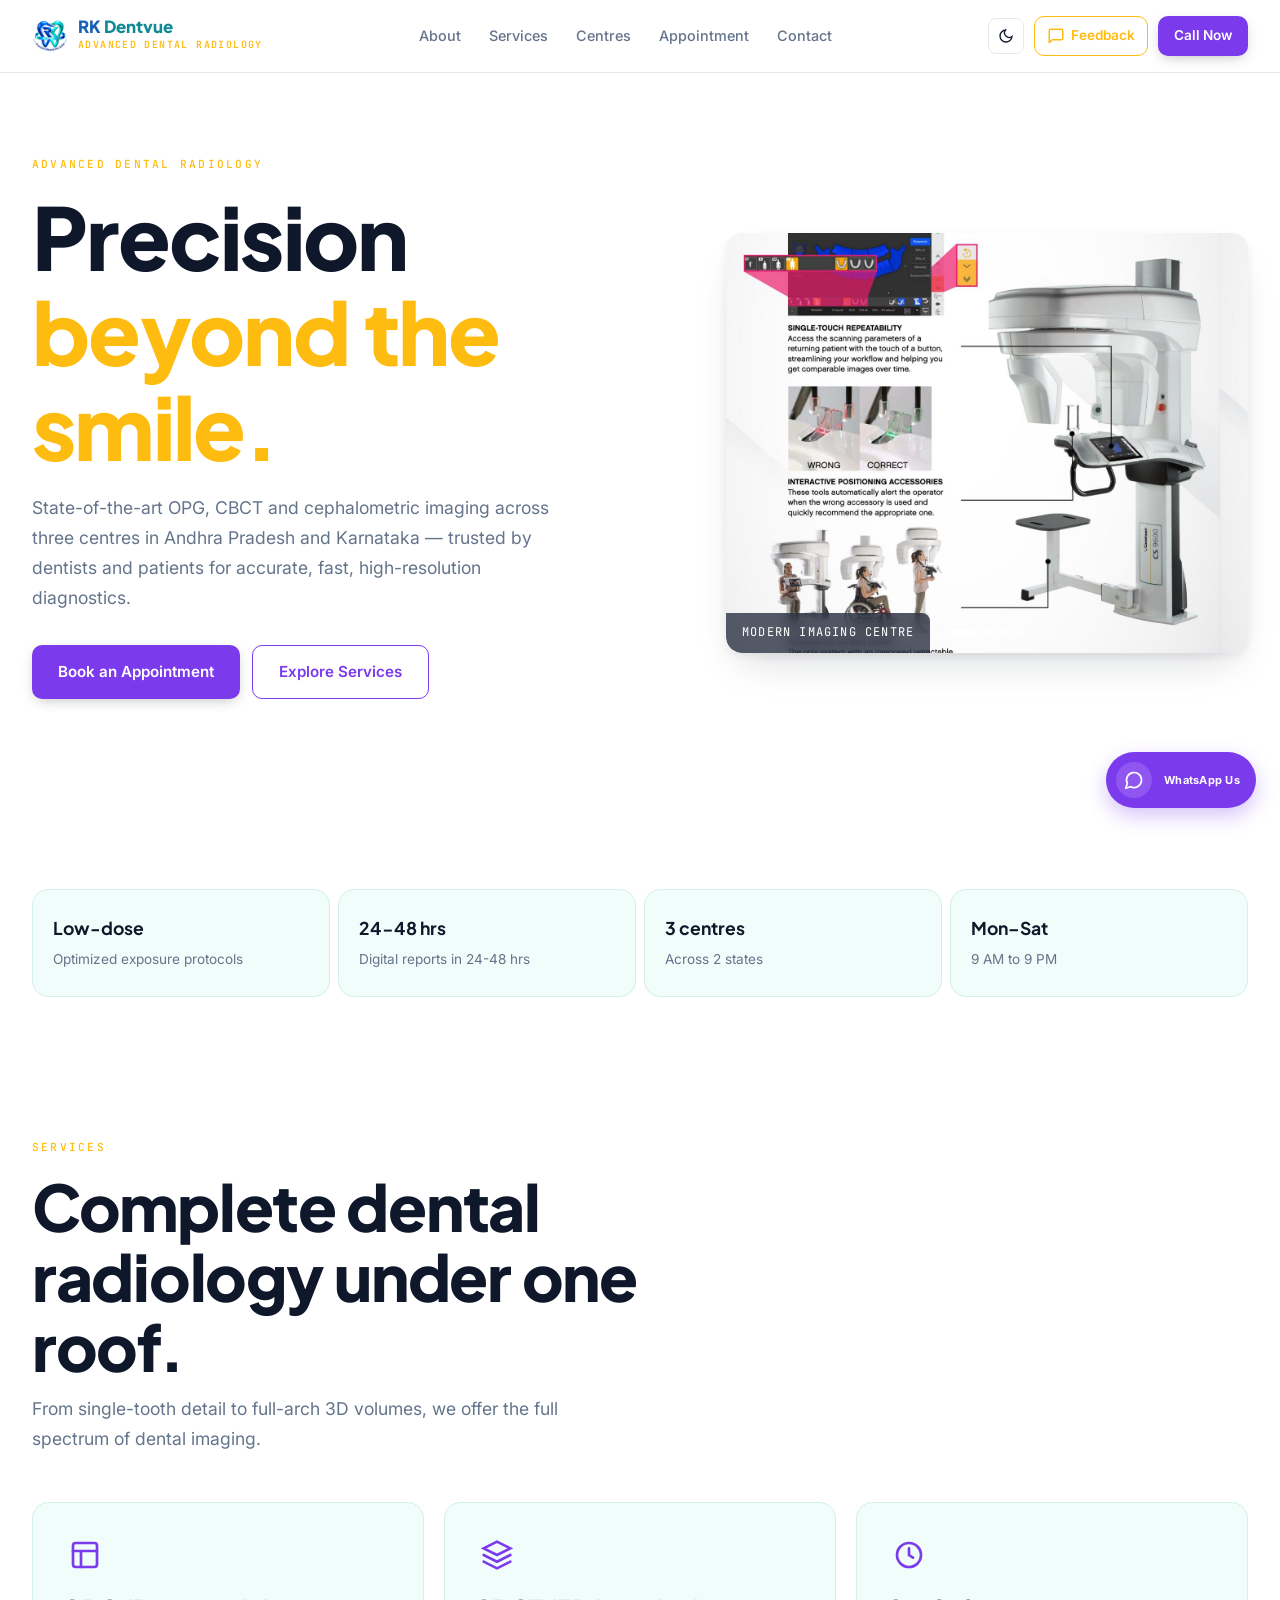
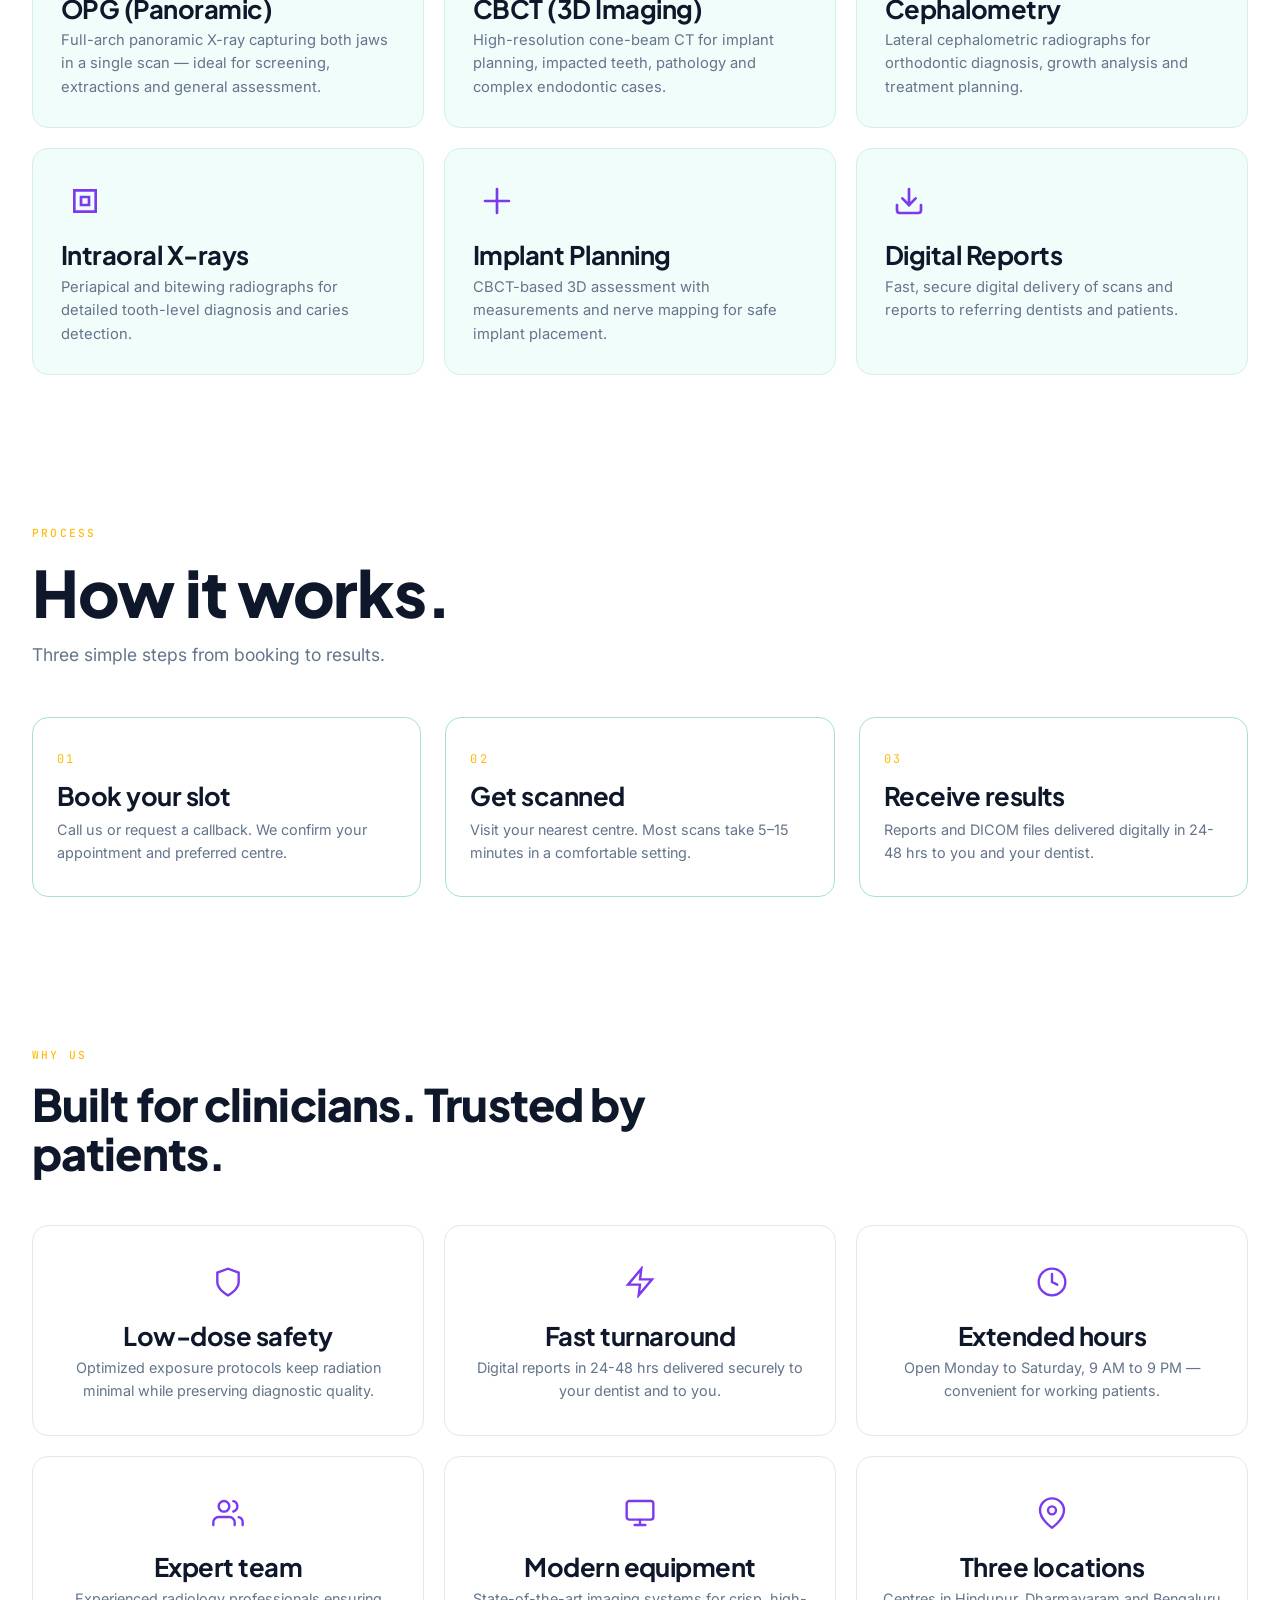
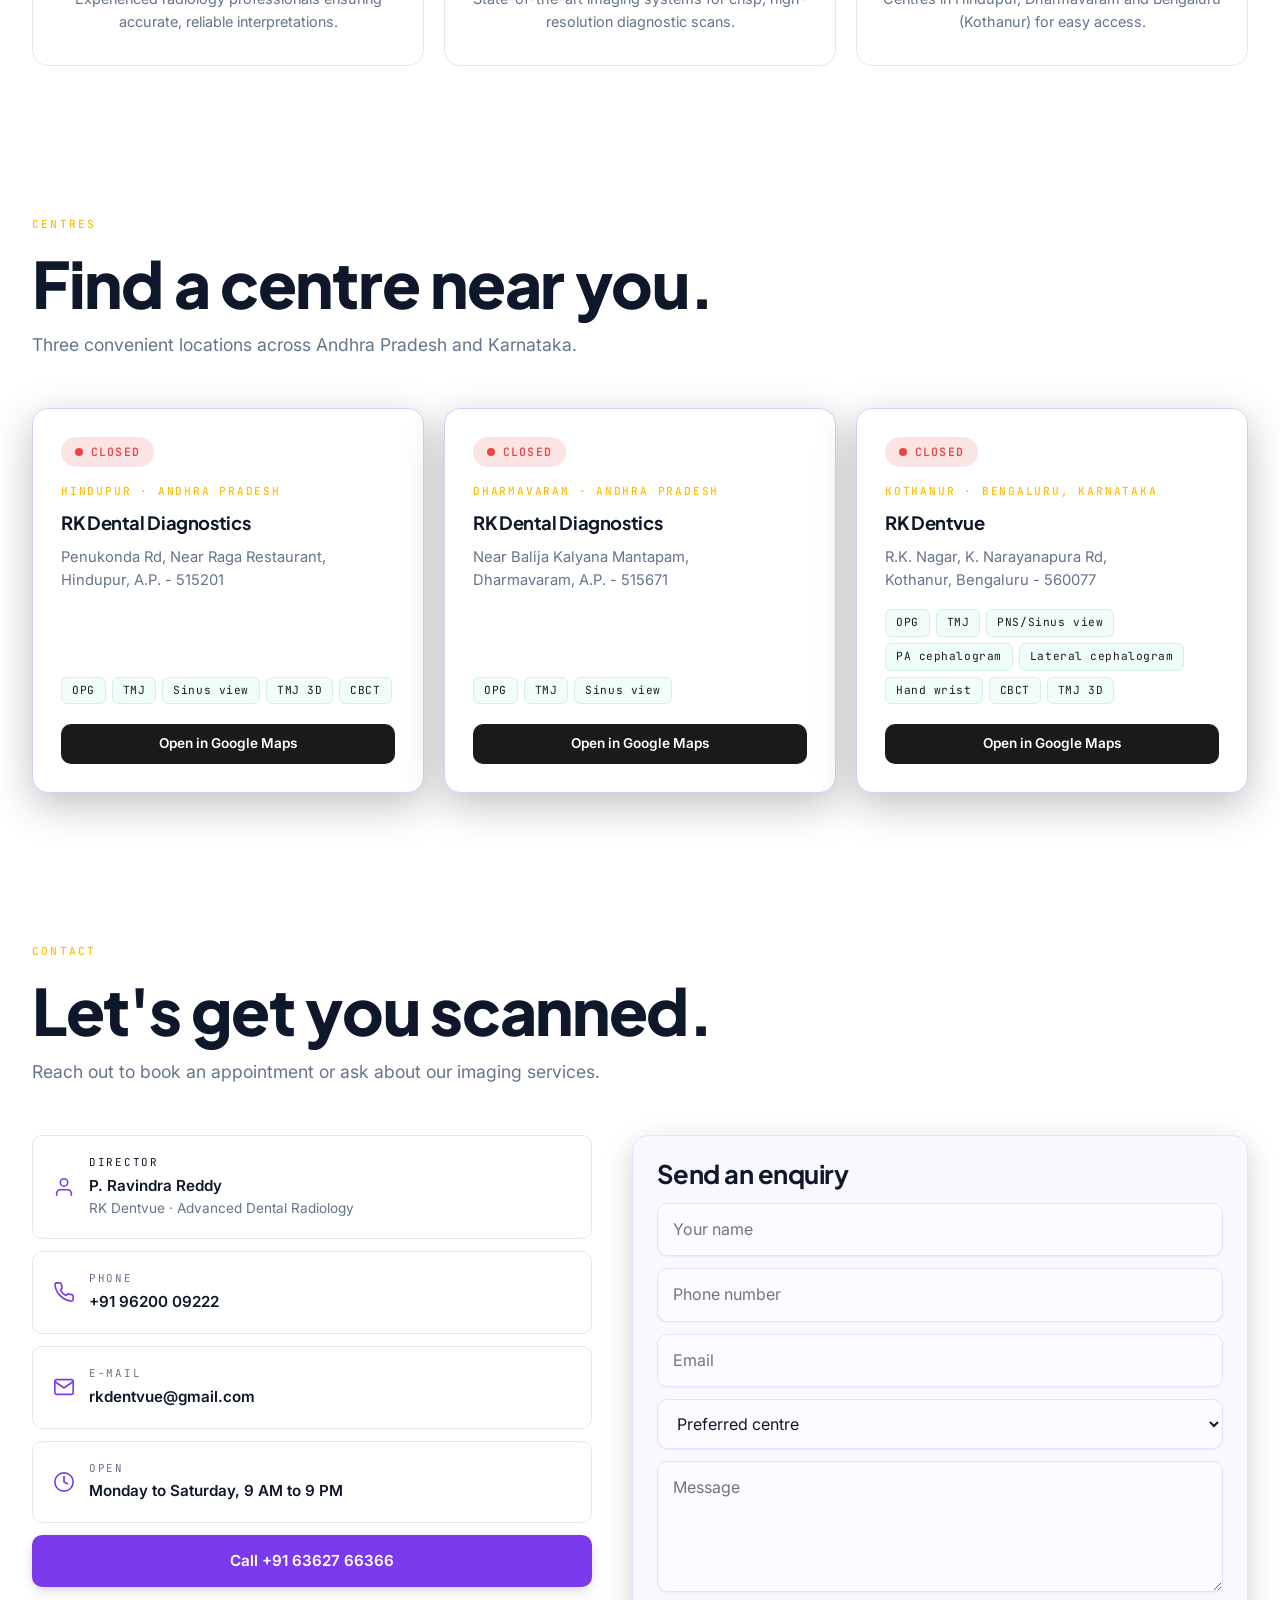
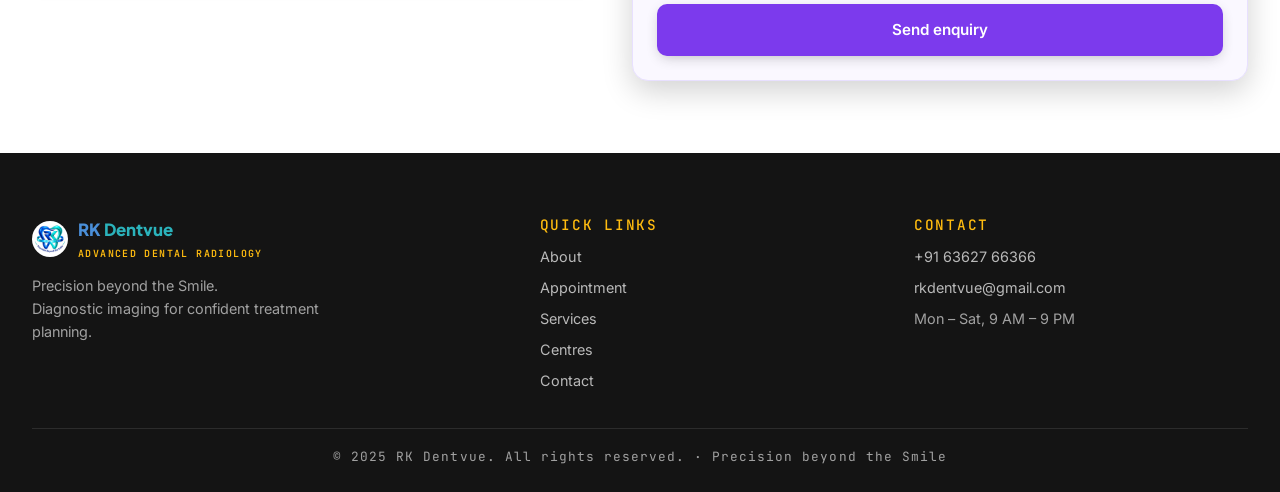
==== index.html @ c9565887 "favicon changes" ====
<!doctype html>
<html lang="en">
<head>
<meta charset="utf-8">
<script>(function(){try{var t=localStorage.getItem('theme');if(t)document.documentElement.setAttribute('data-theme',t);}catch(e){}})();</script>
<meta http-equiv="Cache-Control" content="no-cache, no-store, must-revalidate">
<meta http-equiv="Pragma" content="no-cache">
<meta http-equiv="Expires" content="0">
<meta name="viewport" content="width=device-width,initial-scale=1,viewport-fit=cover">
<meta name="theme-color" content="#fafaf9">
<link rel="icon" href="assets/logo.jpg">
<title>RK Dentvue — Advanced Dental Radiology</title>
<meta name="description" content="RK Dentvue Centres — Advanced dental radiology (OPG, CBCT, Cephalometry) across Hindupur, Dharmavaram and Bengaluru (Kothanur). Precision beyond the smile.">
<link rel="preconnect" href="https://fonts.googleapis.com">
<link rel="preconnect" href="https://fonts.gstatic.com" crossorigin>
<link href="https://fonts.googleapis.com/css2?family=Plus+Jakarta+Sans:wght@400;500;600;700;800&family=Inter:wght@300;400;500;600&family=JetBrains+Mono:wght@400;500&display=swap" rel="stylesheet">
<link rel="stylesheet" href="css/style.css?v=9">
</head>
<body>
<nav class="nav" id="nav">
  <div class="container nav-inner">
    <a class="brand" href="#top">
      <img src="assets/logo.jpg" alt="RK Dentvue logo" class="brand-logo">
      <div>
        <div class="brand-name"><span class="rk">RK</span> <span class="dv">Dentvue</span></div>
        <div class="brand-sub">Advanced Dental Radiology</div>
      </div>
    </a>
    <div class="nav-links" id="navLinks">
      <a href="about.html">About</a>
      <a href="index.html#services">Services</a>
      <a href="index.html#branches">Centres</a>
      <a href="appointment.html">Appointment</a>
      <a href="index.html#contact">Contact</a>
    </div>
    <div class="nav-actions">
      <button class="theme-toggle" id="themeToggle" aria-label="Toggle theme">
        <svg width="16" height="16" viewBox="0 0 24 24" fill="none" stroke="currentColor" stroke-width="2" stroke-linecap="round"><path d="M21 12.79A9 9 0 1 1 11.21 3 7 7 0 0 0 21 12.79z"/></svg>
      </button>
      <button class="nav-icon feedback-trigger" aria-label="Share feedback" title="Feedback" style="color:#ffbc10;border-color:#ffbc10;background:var(--card)">
        <svg width="18" height="18" viewBox="0 0 24 24" fill="none" stroke="currentColor" stroke-width="2" stroke-linecap="round" stroke-linejoin="round"><path d="M21 15a2 2 0 0 1-2 2H7l-4 4V5a2 2 0 0 1 2-2h14a2 2 0 0 1 2 2z"></path></svg>
        <span>Feedback</span>
      </button>
      <a href="tel:+916362766366" class="btn btn-primary btn-sm">Call Now</a>
      <button class="menu-btn" id="menuBtn" aria-label="Menu"><span></span><span></span><span></span></button>
    </div>
  </div>
</nav>
<section class="hero" id="top">
  <div class="container hero-grid">
    <div class="hero-copy">
      <span class="eyebrow">Advanced Dental Radiology</span>
      <h1>Precision <span class="accent">beyond the smile.</span></h1>
      <p class="hero-desc">State-of-the-art OPG, CBCT and cephalometric imaging across three centres in Andhra Pradesh and Karnataka — trusted by dentists and patients for accurate, fast, high-resolution diagnostics.</p>
      <div class="hero-cta">
        <a href="appointment.html" class="btn btn-primary">Book an Appointment</a>
        <a href="#services" class="btn btn-outline">Explore Services</a>
      </div>
    </div>
    <div class="hero-visual">
      <div class="img-carousel">
        <div class="track">
          <div class="slide">
            <img src="assets/whatsapp_clinic.jpg" alt="RK Dentvue imaging centre">
            <span class="caption">Modern imaging centre</span>
          </div>
          <div class="slide">
            <img src="assets/cloud_imaging.jpg" alt="Swissmeda Cloud Imaging">
            <span class="caption">Swissmeda Cloud Imaging</span>
          </div>
          <div class="slide">
            <img src="https://images.unsplash.com/photo-1606811841689-23dfddce3e95?auto=format&fit=crop&w=1200&q=80" alt="Modern dental clinic interior">
            <span class="caption">Modern imaging suite</span>
          </div>
          <div class="slide">
            <img src="https://images.unsplash.com/photo-1588776814546-1ffcf47267a5?auto=format&fit=crop&w=1200&q=80" alt="Dental equipment">
            <span class="caption">Precision equipment</span>
          </div>
        </div>
        <div class="dots">
          <button aria-label="Slide 1"></button>
          <button aria-label="Slide 2"></button>
          <button aria-label="Slide 3"></button>
          <button aria-label="Slide 4"></button>
      </div>
    </div>
  </div>
</section>
<section class="section" style="padding:64px 0">
  <div class="container">
    <div class="trust-strip">
      <div class="trust-item"><strong>Low-dose</strong><span>Optimized exposure protocols</span></div>
      <div class="trust-item"><strong>24-48 hrs</strong><span>Digital reports in 24-48 hrs</span></div>
      <div class="trust-item"><strong>3 centres</strong><span>Across 2 states</span></div>
      <div class="trust-item"><strong>Mon–Sat</strong><span>9 AM to 9 PM</span></div>
    </div>
  </div>
</section>
<section class="section" id="services">
  <div class="container">
    <span class="eyebrow">Services</span>
    <div class="section-head">
      <h2>Complete dental radiology under one roof.</h2>
      <p class="lead">From single-tooth detail to full-arch 3D volumes, we offer the full spectrum of dental imaging.</p>
    </div>
    <div class="services-grid">
      <div class="service-card">
        <div class="icon"><svg width="24" height="24" viewBox="0 0 24 24" fill="none" stroke="currentColor" stroke-width="2" stroke-linecap="round"><rect x="3" y="3" width="18" height="18" rx="2"/><path d="M3 9h18M9 21V9"/></svg></div>
        <h3>OPG (Panoramic)</h3>
        <p>Full-arch panoramic X-ray capturing both jaws in a single scan — ideal for screening, extractions and general assessment.</p>
      </div>
      <div class="service-card">
        <div class="icon"><svg width="24" height="24" viewBox="0 0 24 24" fill="none" stroke="currentColor" stroke-width="2" stroke-linecap="round"><path d="M12 2 2 7l10 5 10-5-10-5z"/><path d="m2 17 10 5 10-5M2 12l10 5 10-5"/></svg></div>
        <h3>CBCT (3D Imaging)</h3>
        <p>High-resolution cone-beam CT for implant planning, impacted teeth, pathology and complex endodontic cases.</p>
      </div>
      <div class="service-card">
        <div class="icon"><svg width="24" height="24" viewBox="0 0 24 24" fill="none" stroke="currentColor" stroke-width="2" stroke-linecap="round"><circle cx="12" cy="12" r="9"/><path d="M12 7v5l3 2"/></svg></div>
        <h3>Cephalometry</h3>
        <p>Lateral cephalometric radiographs for orthodontic diagnosis, growth analysis and treatment planning.</p>
      </div>
      <div class="service-card">
        <div class="icon"><svg width="24" height="24" viewBox="0 0 24 24" fill="none" stroke="currentColor" stroke-width="2" stroke-linecap="round"><path d="M4 4h16v16H4z"/><path d="M9 9h6v6H9z"/></svg></div>
        <h3>Intraoral X-rays</h3>
        <p>Periapical and bitewing radiographs for detailed tooth-level diagnosis and caries detection.</p>
      </div>
      <div class="service-card">
        <div class="icon"><svg width="24" height="24" viewBox="0 0 24 24" fill="none" stroke="currentColor" stroke-width="2" stroke-linecap="round"><path d="M3 12h18M12 3v18"/></svg></div>
        <h3>Implant Planning</h3>
        <p>CBCT-based 3D assessment with measurements and nerve mapping for safe implant placement.</p>
      </div>
      <div class="service-card">
        <div class="icon"><svg width="24" height="24" viewBox="0 0 24 24" fill="none" stroke="currentColor" stroke-width="2" stroke-linecap="round"><path d="M21 15v4a2 2 0 0 1-2 2H5a2 2 0 0 1-2-2v-4"/><polyline points="7 10 12 15 17 10"/><line x1="12" y1="15" x2="12" y2="3"/></svg></div>
        <h3>Digital Reports</h3>
        <p>Fast, secure digital delivery of scans and reports to referring dentists and patients.</p>
      </div>
    </div>
  </div>
</section>
<section class="section" id="process">
  <div class="container">
    <span class="eyebrow">Process</span>
    <div class="section-head">
      <h2>How it works.</h2>
      <p class="lead">Three simple steps from booking to results.</p>
    </div>
    <div class="process-grid">
      <div class="process-step">
        <div class="num">01</div>
        <h3>Book your slot</h3>
        <p>Call us or request a callback. We confirm your appointment and preferred centre.</p>
      </div>
      <div class="process-step">
        <div class="num">02</div>
        <h3>Get scanned</h3>
        <p>Visit your nearest centre. Most scans take 5–15 minutes in a comfortable setting.</p>
      </div>
      <div class="process-step">
        <div class="num">03</div>
        <h3>Receive results</h3>
        <p>Reports and DICOM files delivered digitally in 24-48 hrs to you and your dentist.</p>
      </div>
    </div>
  </div>
</section>
<section class="section" id="why">
  <div class="container">
    <span class="eyebrow">Why Us</span>
    <div class="section-head">
      <h2 style="font-size:2.8rem !important;font-weight:800 !important">Built for clinicians. Trusted by patients.</h2>
    </div>
    <div class="why-grid">
      <div class="why-card">
        <div class="ico"><svg width="28" height="28" viewBox="0 0 24 24" fill="none" stroke="currentColor" stroke-width="1.8" stroke-linecap="round"><path d="M12 22s8-4 8-10V5l-8-3-8 3v7c0 6 8 10 8 10z"/></svg></div>
        <h3>Low-dose safety</h3>
        <p>Optimized exposure protocols keep radiation minimal while preserving diagnostic quality.</p>
      </div>
      <div class="why-card">
        <div class="ico"><svg width="28" height="28" viewBox="0 0 24 24" fill="none" stroke="currentColor" stroke-width="1.8" stroke-linecap="round"><path d="M13 2 3 14h9l-1 8 10-12h-9l1-8z"/></svg></div>
        <h3>Fast turnaround</h3>
        <p>Digital reports in 24-48 hrs delivered securely to your dentist and to you.</p>
      </div>
      <div class="why-card">
        <div class="ico"><svg width="28" height="28" viewBox="0 0 24 24" fill="none" stroke="currentColor" stroke-width="1.8" stroke-linecap="round"><circle cx="12" cy="12" r="10"/><path d="M12 6v6l4 2"/></svg></div>
        <h3>Extended hours</h3>
        <p>Open Monday to Saturday, 9 AM to 9 PM — convenient for working patients.</p>
      </div>
      <div class="why-card">
        <div class="ico"><svg width="28" height="28" viewBox="0 0 24 24" fill="none" stroke="currentColor" stroke-width="1.8" stroke-linecap="round"><path d="M17 21v-2a4 4 0 0 0-4-4H5a4 4 0 0 0-4 4v2"/><circle cx="9" cy="7" r="4"/><path d="M23 21v-2a4 4 0 0 0-3-3.87M16 3.13a4 4 0 0 1 0 7.75"/></svg></div>
        <h3>Expert team</h3>
        <p>Experienced radiology professionals ensuring accurate, reliable interpretations.</p>
      </div>
      <div class="why-card">
        <div class="ico"><svg width="28" height="28" viewBox="0 0 24 24" fill="none" stroke="currentColor" stroke-width="1.8" stroke-linecap="round"><rect x="2" y="3" width="20" height="14" rx="2"/><path d="M8 21h8M12 17v4"/></svg></div>
        <h3>Modern equipment</h3>
        <p>State-of-the-art imaging systems for crisp, high-resolution diagnostic scans.</p>
      </div>
      <div class="why-card">
        <div class="ico"><svg width="28" height="28" viewBox="0 0 24 24" fill="none" stroke="currentColor" stroke-width="1.8" stroke-linecap="round"><path d="M21 10c0 7-9 13-9 13s-9-6-9-13a9 9 0 0 1 18 0z"/><circle cx="12" cy="10" r="3"/></svg></div>
        <h3>Three locations</h3>
        <p>Centres in Hindupur, Dharmavaram and Bengaluru (Kothanur) for easy access.</p>
      </div>
    </div>
  </div>
</section>
<section class="section" id="branches">
  <div class="container">
    <span class="eyebrow">Centres</span>
    <div class="section-head">
      <h2>Find a centre near you.</h2>
      <p class="lead">Three convenient locations across Andhra Pradesh and Karnataka.</p>
    </div>
    <div class="branches">
      <div class="branch">
        <span data-status class="status-badge status-open" style="align-self:flex-start;margin-bottom:4px"><span class="status-dot"></span> Open Now</span>
        <span class="area">Hindupur · Andhra Pradesh</span>
        <h3>RK Dental Diagnostics</h3>
        <p>Penukonda Rd, Near Raga Restaurant,<br>Hindupur, A.P. - 515201</p>
        <div class="chips"><span>OPG</span><span>TMJ</span><span>Sinus view</span><span>TMJ 3D</span><span>CBCT</span></div>
        <a href="https://www.google.com/maps/place/RK+DENTAL+DIAGNOSTICS/@13.8373229,77.4943299,17z/data=!3m1!5s0x3bb1a3bcbdb1ceaf:0xa7b1ae4fb9604230!4m10!1m2!2m1!1sFirst+floor,+Door+no+26,+RK+DENTAL+DIAGNOSTICS,+Balaji+Nagar,+CMR+enclave,+4-864-18%2F1,+near+Raga+Restaurant,+behind+Eshwar+TVS+Showroom,+Mukkidipeta,+Hindupuram,+Andhra+Pradesh+515201!3m6!1s0x3bb1a30064a11f7d:0x82b431c0fbac6845!8m2!3d13.8373198!4d77.4969357![base64]!16s%2Fg%2F11yyqjggyn?entry=ttu&g_ep=EgoyMDI2MTAyOC4wIKXMDSoASAFQAw%3D%3D" target="_blank" rel="noopener" class="btn btn-dark btn-sm" style="width:100%">Open in Google Maps</a>
      </div>
      <div class="branch">
        <span data-status class="status-badge status-open" style="align-self:flex-start;margin-bottom:4px"><span class="status-dot"></span> Open Now</span>
        <span class="area">Dharmavaram · Andhra Pradesh</span>
        <h3>RK Dental Diagnostics</h3>
        <p>Near Balija Kalyana Mantapam,<br>Dharmavaram, A.P. - 515671</p>
        <div class="chips"><span>OPG</span><span>TMJ</span><span>Sinus view</span></div>
        <a href="https://www.google.com/maps/place/RK+Dental+Diagnostics/@14.4196776,77.7215804,17z/data=!3m1!4b1!4m6!3m5!1s0x3bb1433397ad4bb9:0xcddf1558645788e9!8m2!3d14.4196776!4d77.7241553!16s%2Fg%2F11nq3pwlcd?entry=ttu&g_ep=EgoyMDI2MTAyOC4wIKXMDSoASAFQAw%3D%3D" target="_blank" rel="noopener" class="btn btn-dark btn-sm" style="width:100%">Open in Google Maps</a>
      </div>
      <div class="branch">
        <span data-status class="status-badge status-open" style="align-self:flex-start;margin-bottom:4px"><span class="status-dot"></span> Open Now</span>
        <span class="area">Kothanur · Bengaluru, Karnataka</span>
        <h3>RK Dentvue</h3>
        <p>R.K. Nagar, K. Narayanapura Rd,<br>Kothanur, Bengaluru - 560077</p>
        <div class="chips"><span>OPG</span><span>TMJ</span><span>PNS/Sinus view</span><span>PA cephalogram</span><span>Lateral cephalogram</span><span>Hand wrist</span><span>CBCT</span><span>TMJ 3D</span></div>
        <a href="https://www.google.com/maps/search/?api=1&query=RK%20Dentvue%2C%20K594%2C%20R.K.%20Nagar%2C%20K%20Narayanapura%20Main%20Rd%2C%20near%20BDS%20Nagar%2C%20Kothanur%20Post%2C%20Kothanur%2C%20Bengaluru%2C%20Karnataka%20560077" target="_blank" rel="noopener" class="btn btn-dark btn-sm" style="width:100%">Open in Google Maps</a>
      </div>
    </div>
  </div>
</section>

<section class="section feedback-modal" id="feedback">
  <div class="container">
    <button class="feedback-close" id="feedbackClose" aria-label="Close feedback">&times;</button>
    <span class="eyebrow">Feedback</span>
    <div class="section-head">
      <h2>We value your experience.</h2>
      <p class="lead">Tell us how we did — your feedback helps us serve you better.</p>
    </div>
    <div style="max-width:100%">
      <span class="eyebrow">Rate your visit</span>
      <h3 style="margin-bottom:6px">Share a review</h3>
      <form class="form-grid" id="feedback-form" onsubmit="handleFeedback(event)">
          <input type="hidden" name="access_key" id="fb-access-key" value="c7c09ef7-1e8b-4840-bb1b-9752760be50e">
          <input type="hidden" name="subject" value="New Feedback - RK Dentvue">
          <input type="hidden" name="from_name" value="RK Dentvue Website">
          <input type="text" name="_honey" style="display:none" tabindex="-1" autocomplete="off">
          <input type="checkbox" name="botcheck" style="display:none">
          <div class="field">
            <label>Your rating</label>
            <div class="star-rating" id="starRating" role="radiogroup" aria-label="Rating">
              <button type="button" class="star" data-value="1" aria-label="1 star">★</button>
              <button type="button" class="star" data-value="2" aria-label="2 stars">★</button>
              <button type="button" class="star" data-value="3" aria-label="3 stars">★</button>
              <button type="button" class="star" data-value="4" aria-label="4 stars">★</button>
              <button type="button" class="star" data-value="5" aria-label="5 stars">★</button>
            </div>
            <input type="hidden" id="fb-rating" value="0">
          </div>
          <div class="field">
            <label>What stood out? <span class="muted" style="font-weight:400">(select any)</span></label>
            <div class="yn-grid">
              <div class="yn-row">
                <span>Were our staff friendly and helpful?</span>
                <div class="yn-options">
                  <label><input type="radio" name="q1" value="Yes" required> Yes</label>
                  <label><input type="radio" name="q1" value="No"> No</label>
                </div>
              </div>
              <div class="yn-row">
                <span>Was the centre clean and comfortable?</span>
                <div class="yn-options">
                  <label><input type="radio" name="q2" value="Yes" required> Yes</label>
                  <label><input type="radio" name="q2" value="No"> No</label>
                </div>
              </div>
              <div class="yn-row">
                <span>Was the scan process quick and smooth?</span>
                <div class="yn-options">
                  <label><input type="radio" name="q3" value="Yes" required> Yes</label>
                  <label><input type="radio" name="q3" value="No"> No</label>
                </div>
              </div>
              <div class="yn-row">
                <span>Would you recommend us to others?</span>
                <div class="yn-options">
                  <label><input type="radio" name="q4" value="Yes" required> Yes</label>
                  <label><input type="radio" name="q4" value="No"> No</label>
                </div>
              </div>
            </div>
          </div>
          <div class="field">
            <label for="fb-msg">Message</label>
            <textarea class="input" id="fb-msg" placeholder="Share more about your experience…" rows="4"></textarea>
          </div>
          <div class="field">
            <label for="fb-name">Your name</label>
            <input class="input" id="fb-name" type="text" placeholder="Your name">
          </div>
          <button type="submit" id="fb-submit" class="btn btn-primary" style="width:100%">Submit feedback</button>
          <p id="fbMsg" style="margin-top:12px;color:var(--success);font-weight:600;display:none">Thank you for your feedback!</p>
        </form>
    </div>
  </div>
</section>

<section class="section" id="contact">
  <div class="container">
    <span class="eyebrow">Contact</span>
    <div class="section-head">
      <h2>Let's get you scanned.</h2>


      <p class="lead">Reach out to book an appointment or ask about our imaging services.</p>
    </div>
    <div class="contact-grid">
      <div style="display:grid;gap:12px">
        <div class="info-card">
          <svg width="22" height="22" viewBox="0 0 24 24" fill="none" stroke="currentColor" stroke-width="1.8" stroke-linecap="round"><path d="M20 21v-2a4 4 0 0 0-4-4H8a4 4 0 0 0-4 4v2"/><circle cx="12" cy="7" r="4"/></svg>
          <div><div class="k" style="color:var(--ink)">Director</div><div class="v" style="color:var(--ink)">P. Ravindra Reddy</div><div class="muted" style="font-size:.85rem">RK Dentvue · Advanced Dental Radiology</div></div>
        </div>
        <div class="info-card">
          <svg width="22" height="22" viewBox="0 0 24 24" fill="none" stroke="currentColor" stroke-width="1.8" stroke-linecap="round"><path d="M22 16.92v3a2 2 0 0 1-2.18 2 19.79 19.79 0 0 1-8.63-3.07 19.5 19.5 0 0 1-6-6 19.79 19.79 0 0 1-3.07-8.67A2 2 0 0 1 4.11 2h3a2 2 0 0 1 2 1.72c.127.96.361 1.903.7 2.81a2 2 0 0 1-.45 2.11L8.09 9.91a16 16 0 0 0 6 6l1.27-1.27a2 2 0 0 1 2.11-.45c.907.339 1.85.573 2.81.7A2 2 0 0 1 22 16.92z"/></svg>
          <div><div class="k">Phone</div><a href="tel:+919620009222" class="v">+91 96200 09222</a></div>
        </div>
        <div class="info-card">
          <svg width="22" height="22" viewBox="0 0 24 24" fill="none" stroke="currentColor" stroke-width="1.8" stroke-linecap="round"><path d="M4 4h16c1.1 0 2 .9 2 2v12c0 1.1-.9 2-2 2H4c-1.1 0-2-.9-2-2V6c0-1.1.9-2 2-2z"/><polyline points="22,6 12,13 2,6"/></svg>
          <div><div class="k">E-mail</div><a href="mailto:rkdentvue@gmail.com" class="v">rkdentvue@gmail.com</a></div>
        </div>
        <div class="info-card">
          <svg width="22" height="22" viewBox="0 0 24 24" fill="none" stroke="currentColor" stroke-width="1.8" stroke-linecap="round"><circle cx="12" cy="12" r="10"/><polyline points="12 6 12 12 16 14"/></svg>
          <div><div class="k">Open</div><div class="v">Monday to Saturday, 9 AM to 9 PM</div></div>
        </div>
        <a href="tel:+916362766366" class="btn btn-primary" style="width:100%">Call +91 63627 66366</a>
      </div>
      <div class="card">
        <h3 style="margin-bottom:14px">Send an enquiry</h3>
        <form class="form-grid" id="enquiry-form" action="https://api.web3forms.com/submit" method="POST" onsubmit="handleEnquiry(event)">
          <!-- Get a free access key from https://web3forms.com (sent to rkdentvue@gmail.com) and replace the value below -->
          <input type="hidden" name="access_key" id="enq-access-key" value="c7c09ef7-1e8b-4840-bb1b-9752760be50e">
          <input type="hidden" name="subject" value="New Enquiry - RK Dentvue">
          <input type="hidden" name="from_name" value="RK Dentvue Website">
          <input type="text" name="_honey" style="display:none" tabindex="-1" autocomplete="off">
          <input type="checkbox" name="botcheck" style="display:none">
          <input type="text" name="name" placeholder="Your name" required>
          <input type="tel" name="phone" placeholder="Phone number" required>
          <input type="email" name="email" placeholder="Email">
          <select name="centre">
            <option value="">Preferred centre</option>
            <option>Hindupur</option>
            <option>Dharmavaram</option>
            <option>Bengaluru (Kothanur)</option>
          </select>
          <textarea name="message" placeholder="Message" rows="4"></textarea>
          <button type="submit" id="enq-submit" class="btn btn-primary">Send enquiry</button>
        </form>
        <p id="enqMsg" style="margin-top:12px;font-weight:600;display:none"></p>
      </div>
    </div>
  </div>
</section>
<footer class="footer">
  <div class="container">
    <div class="footer-grid">
      <div>
        <div class="footer-brand">
          <img src="assets/logo.jpg" alt="">
          <div>
            <div class="name"><span class="rk">RK</span> <span class="dv">Dentvue</span></div>
            <div class="sub">Advanced Dental Radiology</div>
          </div>
        </div>
        <p style="font-size:.9rem;max-width:320px">Precision beyond the Smile.<br>Diagnostic imaging for confident treatment planning.</p>
      </div>
      <div>
        <h4>Quick Links</h4>
        <div style="display:grid;gap:8px;font-size:.9rem">
          <a href="about.html">About</a>
          <a href="appointment.html">Appointment</a>
          <a href="index.html#services">Services</a>
          <a href="index.html#branches">Centres</a>
          <a href="index.html#contact">Contact</a>
        </div>
      </div>
      <div>
        <h4>Contact</h4>
        <div style="display:grid;gap:8px;font-size:.9rem">
          <a href="tel:+916362766366">+91 63627 66366</a>
          <a href="mailto:rkdentvue@gmail.com">rkdentvue@gmail.com</a>
          <span>Mon – Sat, 9 AM – 9 PM</span>
        </div>
      </div>
    </div>
    <div class="footer-bottom">© 2025 RK Dentvue. All rights reserved. · Precision beyond the Smile</div>
  </div>
</footer>
<a class="whatsapp-link" href="https://wa.me/916362766366?text=Hello%20RK%20Dentvue%2C%20I%27d%20like%20to%20make%20an%20enquiry." aria-label="Chat with RK Dentvue on WhatsApp">
    <span class="whatsapp-icon"><svg viewBox="0 0 24 24" fill="none" stroke="currentColor" stroke-width="2" stroke-linecap="round" stroke-linejoin="round" aria-hidden="true"><path d="M7.9 20A9 9 0 1 0 4 16.1L2 22Z"></path></svg></span>
    <span class="whatsapp-text">WhatsApp Us</span>
  </a>
<script src="js/main.js"></script>
</body>
</html>
---- css/style.css ----
/* RK Dentvue — professional premium stylesheet */
:root{
  --primary:#7c3aed; --primary-2:#6d28d9; --accent:#ffbc10; --accent-soft:#fff7e0;
  --bg:#ffffff; --bg-2:#ffffff; --card:#ffffff; --ink:#0f172a; --muted:#64748b; --muted-2:#94a3b8;
  --line:#e5e7eb; --line-strong:#d1d5db;
  --success:#10b981; --danger:#ef4444;
  --shadow:0 1px 3px rgba(15,23,42,.06),0 8px 24px -12px rgba(15,23,42,.12);
  --shadow-lg:0 4px 8px rgba(15,23,42,.06),0 20px 40px -16px rgba(15,23,42,.18);
  --r:16px; --r-sm:10px;
  --f-display:'Plus Jakarta Sans',system-ui,sans-serif; --f-body:'Inter',system-ui,sans-serif; --f-mono:'JetBrains Mono',monospace;
  --max:1280px;
  --forest:#00663d; --leaf:#ffbc10;
  --form-card:#faf8ff; --form-border:#e8e0ff; --input-bg:#fcfbff; --input-border:#e8e0ff;
  --card-tint:#faf8ff; --card-tint-border:#e8e0ff;
  --service-tint:#f0fdfa; --service-tint-border:#d4f0e8;
  --branch-border:#d8ccff;
  --chip-bg:#f0fdfa; --chip-border:#d4f0e8; --chip-text:#1a1a1a;
}
@media (prefers-color-scheme: dark){:root:not([data-theme="light"]){
  --bg:#0b1020; --bg-2:#111827; --card:#111827; --ink:#f1f5f9; --muted:#94a3b8; --muted-2:#64748b;
  --line:#1f2937; --line-strong:#374155; --accent:#ffbc10; --accent-soft:rgba(255,188,16,.12);
  --primary:#8b5cf6; --primary-2:#7c3aed;
  --shadow:0 1px 3px rgba(0,0,0,.3),0 8px 24px -12px rgba(0,0,0,.5);
  --shadow-lg:0 4px 8px rgba(0,0,0,.3),0 20px 40px -16px rgba(0,0,0,.6); --form-card:#111827; --form-border:#374155; --input-bg:#111827; --input-border:#374155; --card-tint:#111827; --card-tint-border:#374155; --service-tint:#0f2a2e; --service-tint-border:#1f4a4e; --branch-border:#374155; --chip-bg:#111827; --chip-border:#374155; --chip-text:#f1f5f9; color-scheme:dark}}
:root[data-theme="dark"]{
  --bg:#0b1020; --bg-2:#111827; --card:#111827; --ink:#f1f5f9; --muted:#94a3b8; --muted-2:#64748b;
  --line:#1f2937; --line-strong:#374155; --accent:#ffbc10; --accent-soft:rgba(255,188,16,.12);
  --primary:#8b5cf6; --primary-2:#7c3aed; --form-card:#111827; --form-border:#374155; --input-bg:#111827; --input-border:#374155; --card-tint:#111827; --card-tint-border:#374155; --service-tint:#0f2a2e; --service-tint-border:#1f4a4e; --branch-border:#374155; --chip-bg:#111827; --chip-border:#374155; --chip-text:#f1f5f9; color-scheme:dark}
:root[data-theme="light"]{
  --primary:#7c3aed; --primary-2:#6d28d9; --accent:#ffbc10; --accent-soft:#fff7e0;
  --bg:#ffffff; --bg-2:#ffffff; --card:#ffffff; --ink:#0f172a; --muted:#64748b; --muted-2:#94a3b8;
  --line:#e5e7eb; --line-strong:#d1d5db;
  --success:#10b981; --danger:#ef4444; --form-card:#faf8ff; --form-border:#e8e0ff; --input-bg:#fcfbff; --input-border:#e8e0ff; --card-tint:#faf8ff; --card-tint-border:#e8e0ff; --service-tint:#f0fdfa; --service-tint-border:#d4f0e8; --branch-border:#d8ccff; --chip-bg:#f0fdfa; --chip-border:#d4f0e8; --chip-text:#1a1a1a; color-scheme:light}
*{box-sizing:border-box;margin:0;padding:0}
html{scroll-behavior:smooth;scroll-padding-top:80px}
body{background:var(--bg);color:var(--ink);font-family:var(--f-body);font-size:16px;line-height:1.6;-webkit-font-smoothing:antialiased}
img{max-width:100%;display:block}
a{color:inherit;text-decoration:none}
button{font:inherit;cursor:pointer;border:none;background:none}
.container{max-width:var(--max);margin:0 auto;padding:0 32px}
@media (max-width:640px){.container{padding:0 20px}}
.section{padding:72px 0;position:relative}
.eyebrow{display:inline-block;font-family:var(--f-mono);font-size:.7rem;letter-spacing:.2em;text-transform:uppercase;font-weight:500;color:var(--accent);margin-bottom:14px}
h1,h2,h3,h4{font-family:var(--f-display);color:var(--ink);margin:0;line-height:1.1;letter-spacing:-.02em}
h1{font-size:clamp(3rem,7.5vw,5.4rem);font-weight:800}
h2{font-size:clamp(2.4rem,4.5vw,3.8rem);font-weight:800}
h3{font-size:1.6rem;font-weight:700}
#why h2,#services h2,#process h2,#branches h2,#contact h2,#feedback h2{font-size:clamp(2.8rem,5vw,4.2rem) !important;font-weight:800 !important}
p{margin:0 0 16px}
.lead{font-size:1.1rem;color:var(--muted);max-width:600px;line-height:1.7}
.muted{color:var(--muted)}
.mono{font-family:var(--f-mono)}
.grid{display:grid;gap:20px}
.grid-2{grid-template-columns:repeat(2,1fr)}
.grid-3{grid-template-columns:repeat(3,1fr)}
@media (max-width:900px){.grid-2,.grid-3{grid-template-columns:1fr}}
.btn{display:inline-flex;align-items:center;justify-content:center;gap:10px;padding:14px 26px;border-radius:10px;font-weight:600;font-size:.95rem;transition:background .2s,color .2s,box-shadow .2s,transform .15s}
.btn-primary{background:var(--primary);color:#fff;box-shadow:0 4px 14px -4px rgba(26,26,26,.3)}
.btn-primary:hover{background:var(--primary-2);transform:translateY(-1px)}
.btn-outline{background:transparent;color:var(--primary);border:1.5px solid var(--primary)}
.btn-outline:hover{background:var(--primary);color:#fff}
.btn-ghost{background:rgba(255,255,255,.15);color:#fff;border:1.5px solid rgba(255,255,255,.3)}
.btn-ghost:hover{background:rgba(255,255,255,.25)}
.btn-dark{background:#1a1a1a;color:#fff}
.btn-dark:hover{background:var(--primary)}
.btn-sm{padding:9px 16px;font-size:.85rem}
.whatsapp-btn{position:relative;padding:9px 14px;border-radius:24px;background:#25D366;color:#fff;display:inline-flex;align-items:center;gap:8px;font-weight:600;transition:all .2s}
.whatsapp-btn:hover{background:#1ebe4f;transform:translateY(-1px);box-shadow:0 4px 12px rgba(37,211,102,.3)}
.whatsapp-btn svg{width:18px;height:18px}
/* Floating WhatsApp Chat Button */
.whatsapp-float{
  position:fixed;
  bottom:20px;
  right:20px;
  z-index:9999;
  width:60px;
  height:60px;
  border-radius:50%;
  background:#25D366;
  display:grid;
  place-items:center;
  box-shadow:0 4px 16px rgba(37,211,102,.4);
  transition:transform .2s, box-shadow .2s;
}
.whatsapp-float:hover{transform:scale(1.05);box-shadow:0 6px 20px rgba(37,211,102,.5)}
.whatsapp-float svg{width:32px;height:32px}
/* Mobile bottom chat bubble */
.chat-bubble{
  position:fixed;
  bottom:90px;
  right:20px;
  z-index:9998;
  width:100%;
  max-width:400px;
  background:var(--card);
  border-radius:16px;
  box-shadow:0 8px 24px rgba(0,0,0,.15);
  padding:14px 16px;
  display:none;
  flex-direction:column;
  gap:8px;
  align-items:center;
}
@media (max-width:768px){.chat-bubble{display:flex}}
.chat-bubble .whatsapp-float{width:50px;height:50px}
.chat-bubble .msg{font-size:.85rem;color:var(--muted);text-align:center;font-weight:500}
.chat-bubble .wa-number{margin-top:6px;font-size:.8rem;color:var(--ink);font-weight:600}
.chat-bubble .wa-number a{color:var(--ink)}
.card{background:var(--card-tint);border:1px solid var(--card-tint-border);border-radius:var(--r);padding:24px;box-shadow:0 10px 30px rgba(0,0,0,.18);transition:border-color .2s,transform .2s,box-shadow .2s}
.card:hover{border-color:var(--primary);box-shadow:var(--shadow-lg);transform:translateY(-4px)}
.nav{position:fixed;top:0;left:0;right:0;z-index:50;background:rgba(255,255,255,.9);backdrop-filter:blur(12px);-webkit-backdrop-filter:blur(12px);border-bottom:1px solid var(--line)}
:root[data-theme="dark"] .nav{background:rgba(11,18,32,.9)}
@media (prefers-color-scheme: dark){:root:not([data-theme="light"]) .nav{background:rgba(11,18,32,.9)}}
.nav-inner{display:flex;align-items:center;justify-content:space-between;height:72px;gap:24px}
.brand{display:flex;align-items:center;gap:10px}
.brand-logo{width:36px;height:36px;border-radius:50%;object-fit:cover}
.brand-name{font-family:var(--f-display);font-weight:800;color:var(--ink);font-size:1.05rem;line-height:1}
.brand-sub{font-family:var(--f-mono);font-size:.62rem;color:var(--muted);letter-spacing:.14em;text-transform:uppercase;margin-top:2px}
.nav-links{display:flex;gap:28px}
.nav-links a{color:var(--muted);font-weight:500;font-size:.9rem;transition:color .2s}
.nav-links a:hover{color:var(--primary)}
.nav-actions{display:flex;align-items:center;gap:10px}
.theme-toggle{width:36px;height:36px;border-radius:8px;display:grid;place-items:center;color:var(--ink);border:1px solid var(--line);transition:border-color .2s}
.theme-toggle:hover{border-color:var(--primary)}
.menu-btn{display:none;flex-direction:column;gap:5px;padding:6px}
.menu-btn span{width:20px;height:2px;background:var(--ink);border-radius:2px}
@media (max-width:768px){.nav-links{display:none;position:absolute;top:72px;left:0;right:0;background:var(--bg);border-bottom:1px solid var(--line);flex-direction:column;padding:18px 20px;gap:14px}.nav-links.open{display:flex}.menu-btn{display:flex}.nav-actions .btn-sm{display:none}}
.status-badge{display:inline-flex;align-items:center;gap:8px;padding:6px 14px;border-radius:999px;font-family:var(--f-mono);font-size:.72rem;font-weight:600;letter-spacing:.1em;text-transform:uppercase}
.status-open{background:rgba(22,163,74,.12);color:var(--success)}
.status-closed{background:rgba(220,38,38,.12);color:var(--danger)}
.hero{padding:140px 0 80px;background:linear-gradient(180deg,var(--bg) 0%,var(--bg-2) 100%);position:relative;overflow:hidden}
.hero-grid{display:grid;grid-template-columns:1.1fr .9fr;gap:56px;align-items:center}
@media (max-width:900px){.hero-grid{grid-template-columns:1fr;gap:40px}}
.hero-copy h1{margin-bottom:20px}
.hero-copy h1 .accent{color:var(--accent)}
.hero-desc{font-size:1.1rem;color:var(--muted);max-width:540px;line-height:1.7;margin-bottom:32px}
.hero-cta{display:flex;gap:12px;flex-wrap:wrap;margin-bottom:36px}
.hero-stats{display:flex;gap:36px;flex-wrap:wrap;padding-top:28px;border-top:1px solid var(--line)}
.hero-stats div{display:flex;flex-direction:column;gap:2px}
.hero-stats strong{font-family:var(--f-display);font-size:1.8rem;font-weight:800;color:var(--ink)}
.hero-stats span{font-family:var(--f-mono);font-size:.68rem;color:var(--muted);letter-spacing:.14em;text-transform:uppercase}
.hero-visual{position:relative}
.hero-card{background:var(--card);border:1px solid var(--line);border-radius:var(--r);padding:28px;box-shadow:var(--shadow-lg)}
.hero-card .hc-top{display:flex;align-items:center;gap:12px;margin-bottom:18px}
.hero-card .hc-logo{width:44px;height:44px;border-radius:50%;object-fit:cover}
.hero-card .hc-title{font-family:var(--f-display);font-weight:700;color:var(--ink);font-size:1.1rem}
.hero-card .hc-sub{color:var(--muted);font-size:.85rem;font-style:italic}
.hero-card .hc-row{display:flex;justify-content:space-between;padding:10px 0;border-bottom:1px solid var(--line);font-size:.9rem}
.hero-card .hc-row:last-child{border-bottom:none}
.hero-card .hc-row span{color:var(--muted)}
.hero-card .hc-row b{color:var(--ink);font-weight:600}
.hero-card .hc-chips{display:flex;flex-wrap:wrap;gap:8px;margin-top:16px}
.hero-card .hc-chips span{background:var(--bg-2);color:var(--primary);padding:5px 12px;border-radius:8px;font-size:.75rem;font-weight:600;border:1px solid var(--line)}
.carousel{position:relative;overflow:hidden;border-radius:var(--r)}
.carousel-track{position:relative}
.carousel-slide{position:absolute;top:0;left:0;width:100%;opacity:0;transition:opacity .6s ease;padding:40px;background:var(--card);border:1px solid var(--line);border-radius:var(--r);pointer-events:none}
.carousel-slide.active{opacity:1;position:relative;pointer-events:auto}
.carousel-nav{display:flex;gap:8px;justify-content:center;margin-top:20px}
.carousel-nav button{width:40px;height:40px;border-radius:50%;border:1px solid var(--line);background:var(--card);color:var(--ink);font-size:1.1rem;display:grid;place-items:center;transition:background .2s,color .2s}
.carousel-nav button:hover{background:var(--primary);color:#fff;border-color:var(--primary)}
.carousel-dots{display:flex;gap:8px;justify-content:center;margin-top:16px}
.carousel-dots button{width:8px;height:8px;border-radius:50%;background:var(--line-strong);border:none;padding:0;transition:background .2s,width .2s;cursor:pointer}
.carousel-dots button.active{background:var(--primary);width:24px;border-radius:4px}
.section-head{max-width:720px;margin-bottom:48px}
.section-head h2{margin-bottom:12px}
.about-grid{display:grid;grid-template-columns:1fr 1fr;gap:64px;align-items:center}
@media (max-width:900px){.about-grid{grid-template-columns:1fr;gap:32px}}
.about-list{list-style:none;padding:0;margin:24px 0 0;display:grid;gap:12px}
.about-list li{display:flex;gap:12px;align-items:flex-start}
.about-list li svg{flex:none;color:var(--accent);margin-top:3px}
.about-card{background:var(--bg-2);border:1px solid var(--line);border-radius:var(--r);padding:32px}
.about-card .big{font-family:var(--f-display);font-size:3.2rem;font-weight:800;color:var(--primary);letter-spacing:-.04em;line-height:1;margin-bottom:8px}
.services-grid{display:grid;grid-template-columns:repeat(3,1fr);gap:20px}
@media (max-width:900px){.services-grid{grid-template-columns:1fr}}
.service-card{background:var(--service-tint);border:1px solid var(--service-tint-border);border-radius:var(--r);padding:28px;transition:border-color .2s,box-shadow .2s}
.service-card:hover{border-color:var(--primary);box-shadow:var(--shadow)}
.service-card .icon{width:48px;height:48px;border-radius:10px;background:var(--service-tint);color:var(--primary);display:grid;place-items:center;margin-bottom:16px}
.service-card h3{margin-bottom:6px}
.service-card p{color:var(--muted);font-size:.92rem;margin:0}
.why-grid{display:grid;grid-template-columns:repeat(3,1fr);gap:20px}
@media (max-width:900px){.why-grid{grid-template-columns:1fr}}
.why-card{text-align:center;padding:32px 24px;background:var(--card);border:1px solid var(--line);border-radius:var(--r)}
.why-card .ico{width:48px;height:48px;margin:0 auto 16px;border-radius:10px;background:var(--card);display:grid;place-items:center;color:var(--primary)}
.why-card h3{margin-bottom:6px}
.why-card p{color:var(--muted);font-size:.9rem;margin:0}
.branches{display:grid;grid-template-columns:repeat(3,1fr);gap:20px}
@media (max-width:900px){.branches{grid-template-columns:1fr}}
.branch{background:var(--card);border:1px solid var(--branch-border);border-radius:var(--r);padding:28px;display:flex;flex-direction:column;gap:12px;box-shadow:0 12px 40px rgba(0,0,0,.25)}
.branch .area{font-family:var(--f-mono);font-size:.7rem;color:var(--accent);letter-spacing:.16em;text-transform:uppercase;font-weight:500}
.branch h3{font-size:1.15rem}
.branch p{color:var(--muted);font-size:.92rem;flex:1;margin:0}
.branch .chips{display:flex;flex-wrap:wrap;gap:6px;margin:4px 0 8px}
.branch .chips span{font-family:var(--f-mono);font-size:.7rem;color:var(--chip-text);background:var(--chip-bg);border:1px solid var(--chip-border);padding:4px 10px;border-radius:6px;letter-spacing:.05em}
.contact-grid{display:grid;grid-template-columns:1fr 1.1fr;gap:40px;align-items:start}
@media (max-width:900px){.contact-grid{grid-template-columns:1fr}}
.info-card{display:flex;align-items:center;gap:14px;padding:18px 20px;background:var(--card);border:1px solid var(--line);border-radius:var(--r-sm)}
.info-card svg{flex:none;color:var(--primary)}
.info-card .k{font-family:var(--f-mono);font-size:.68rem;color:var(--muted);letter-spacing:.16em;text-transform:uppercase;margin-bottom:2px}
.info-card .v{font-weight:600;color:var(--ink);font-size:.95rem}
.form-grid{display:grid;gap:12px}
.form-grid input,.form-grid select,.form-grid textarea{padding:13px 15px;border-radius:var(--r-sm);border:1px solid var(--input-border);background:var(--input-bg);color:var(--ink);font:inherit;width:100%;transition:border-color .2s,box-shadow .2s;box-shadow:0 1px 2px rgba(167,139,250,.12)}
.form-grid input:focus,.form-grid select:focus,.form-grid textarea:focus{outline:none;border-color:var(--primary);box-shadow:0 0 0 3px rgba(167,139,250,.18)}
.form-grid textarea{resize:vertical}
.faq{display:grid;gap:12px}
.faq details{background:var(--card);border:1px solid var(--line);border-radius:var(--r-sm);padding:18px 22px}
.faq summary{cursor:pointer;font-weight:600;color:var(--ink);list-style:none;display:flex;justify-content:space-between;align-items:center;font-size:.98rem}
.faq summary::-webkit-details-marker{display:none}
.faq summary span{color:var(--accent);font-family:var(--f-mono)}
.faq p{color:var(--muted);margin-top:10px;margin-bottom:0;font-size:.92rem}
.footer{background:#141414;color:rgba(255,255,255,.6);padding:64px 0 24px}
.footer h4{color:#ffbc10;margin-bottom:12px;font-size:.9rem;font-family:var(--f-mono);letter-spacing:.12em;text-transform:uppercase;font-weight:500}
.footer a{color:rgba(255,255,255,.7);transition:color .2s}
.footer a:hover{color:#ffbc10}
.footer-grid{display:grid;grid-template-columns:1.4fr 1fr 1fr;gap:40px;margin-bottom:36px}
@media (max-width:900px){.footer-grid{grid-template-columns:1fr}}
.footer-brand{display:flex;align-items:center;gap:10px;margin-bottom:12px}
.footer-brand img{width:36px;height:36px;border-radius:50%;background:#fff;padding:2px}
.footer-brand .name{font-family:var(--f-display);font-weight:800;color:#fff;font-size:1.05rem}
.footer-brand .name .rk{color:#4a8fd9}
.footer-brand .name .dv{color:#2bb3bc}
.footer-brand .sub{font-family:var(--f-mono);font-size:.62rem;color:#ffbc10;letter-spacing:.14em;text-transform:uppercase;margin-top:2px}
.footer-bottom{border-top:1px solid rgba(255,255,255,.1);padding-top:18px;text-align:center;font-size:.8rem;font-family:var(--f-mono);letter-spacing:.08em}
.img-carousel{position:relative;overflow:hidden;border-radius:var(--r);box-shadow:var(--shadow-lg)}
.img-carousel-track{display:flex;transition:transform .6s cubic-bezier(.4,0,.2,1)}
.img-carousel-slide{min-width:100%;position:relative;aspect-ratio:16/9;background:var(--bg-2)}
.img-carousel-slide img{width:100%;height:100%;object-fit:cover;display:block}
.img-carousel-caption{position:absolute;bottom:0;left:0;right:0;padding:28px 32px;background:linear-gradient(to top,rgba(0,0,0,.75),transparent);color:#fff}
.img-carousel-caption h3{color:#fff;font-size:1.2rem;margin-bottom:4px}
.img-carousel-caption p{color:rgba(255,255,255,.8);font-size:.9rem;margin:0}
.img-carousel-nav{display:flex;gap:8px;justify-content:center;margin-top:20px}
.img-carousel-nav button{width:44px;height:44px;border-radius:50%;border:1px solid var(--line);background:var(--card);color:var(--ink);font-size:1.2rem;display:grid;place-items:center;transition:background .2s,color .2s,border-color .2s}
.img-carousel-nav button:hover{background:var(--primary);color:#fff;border-color:var(--primary)}
.img-carousel-dots{display:flex;gap:8px;justify-content:center;margin-top:16px}
.img-carousel-dots button{width:8px;height:8px;border-radius:50%;background:var(--line-strong);border:none;padding:0;transition:background .2s,width .2s}
.img-carousel-dots button.active{background:var(--accent);width:28px;border-radius:4px}
.hero{padding:150px 0 90px}
.hero-card{transition:transform .3s,box-shadow .3s}
.hero-card:hover{transform:translateY(-4px);box-shadow:var(--shadow-lg)}
.service-card,.branch,.why-card{transition:border-color .2s,transform .2s,box-shadow .2s}
.service-card:hover,.branch:hover,.why-card:hover{transform:translateY(-3px);box-shadow:var(--shadow)}
.img-carousel{position:relative;overflow:hidden;border-radius:var(--r);box-shadow:var(--shadow-lg)}
.img-carousel .track{position:relative;height:420px}
.img-carousel .slide{position:absolute;top:0;left:0;width:100%;height:100%;opacity:0;transition:opacity .6s ease;pointer-events:none}
.img-carousel .slide.active{opacity:1;pointer-events:auto}
.img-carousel .slide img{width:100%;height:100%;object-fit:cover;display:block}
.img-carousel .caption{position:absolute;left:0;bottom:0;background:rgba(15,23,42,.7);color:#fff;padding:10px 16px;border-radius:0 8px 0 0;font-family:var(--f-mono);font-size:.75rem;letter-spacing:.1em;text-transform:uppercase;backdrop-filter:blur(8px)}
.img-carousel .nav{position:absolute;top:50%;transform:translateY(-50%);width:42px;height:42px;border-radius:50%;background:rgba(255,255,255,.9);color:var(--ink);border:none;font-size:1.2rem;display:grid;place-items:center;cursor:pointer;box-shadow:var(--shadow);z-index:2}
.img-carousel .nav.prev{left:16px}
.img-carousel .nav.next{right:16px}
.img-carousel .dots{position:absolute;bottom:16px;left:50%;transform:translateX(-50%);display:flex;gap:8px;z-index:2}
.img-carousel .dots button{width:8px;height:8px;border-radius:50%;background:rgba(255,255,255,.6);border:none;padding:0;cursor:pointer;transition:width .2s,background .2s}
.img-carousel .dots button.active{background:#fff;width:24px;border-radius:4px}
.gallery{display:grid;grid-template-columns:repeat(3,1fr);gap:16px}
@media (max-width:900px){.gallery{grid-template-columns:1fr}}
.gallery img{width:100%;height:260px;object-fit:cover;border-radius:var(--r);transition:transform .3s}
.gallery img:hover{transform:scale(1.02)}
.trust-strip{display:grid;grid-template-columns:repeat(4,1fr);gap:8px;background:transparent}
@media (max-width:900px){.trust-strip{grid-template-columns:repeat(2,1fr)}}
.trust-item{background:var(--service-tint);padding:24px 20px;border:1px solid var(--service-tint-border);border-radius:var(--r)}
.trust-item strong{display:block;font-family:var(--f-display);font-size:1.1rem;font-weight:700;color:var(--ink);margin-bottom:4px}
.trust-item span{font-size:.85rem;color:var(--muted)}
.process-grid{display:grid;grid-template-columns:repeat(3,1fr);gap:24px;counter-reset:step}
@media (max-width:900px){.process-grid{grid-template-columns:1fr}}
.process-step{position:relative;padding:32px 24px;background:var(--card);border:1px solid #a8e0d4;border-radius:var(--r)}
.process-step .num{font-family:var(--f-mono);font-size:.75rem;color:var(--accent);letter-spacing:.2em;margin-bottom:12px}
.process-step h3{margin-bottom:8px}
.process-step p{color:var(--muted);font-size:.9rem;margin:0}
.status-dot{width:8px;height:8px;border-radius:50%;background:currentColor}
.reveal{opacity:0;transform:translateY(24px);transition:opacity .7s ease,transform .7s ease}
/* Appointment page premium styles */
.appt-hero{padding:140px 0 80px;background:linear-gradient(135deg,var(--bg-2) 0%,var(--bg) 60%);position:relative;overflow:hidden}
.appt-hero::after{content:'';position:absolute;right:-120px;top:-120px;width:360px;height:360px;border-radius:50%;background:radial-gradient(circle,var(--accent-soft),transparent 70%);pointer-events:none}
.appt-grid{display:grid;grid-template-columns:1.05fr .95fr;gap:36px;align-items:start}
@media (max-width:900px){.appt-grid{grid-template-columns:1fr}}
.appt-card{background:var(--card-tint);border:1px solid var(--card-tint-border);border-radius:var(--r);padding:32px;box-shadow:0 10px 30px rgba(0,0,0,.18)}
.appt-card h3{margin-bottom:6px}
.field{display:grid;gap:6px;margin-bottom:16px}
.field label{font-size:.85rem;font-weight:600;color:var(--ink)}
.field .input,.field select,.field textarea{width:100%;padding:13px 15px;border:1px solid var(--input-border);border-radius:10px;background:var(--input-bg);color:var(--ink);font:inherit;transition:border-color .2s,box-shadow .2s;box-shadow:0 1px 2px rgba(167,139,250,.12)}
.field .input:focus,.field select:focus,.field textarea:focus{outline:none;border-color:var(--primary);box-shadow:0 0 0 3px rgba(167,139,250,.18)}
.field textarea{resize:vertical;min-height:96px}
.centre-grid{display:grid;grid-template-columns:repeat(3,1fr);gap:10px;margin-bottom:18px}
@media (max-width:640px){.centre-grid{grid-template-columns:1fr}}
.centre-option{position:relative;border:1px solid var(--line);border-radius:10px;padding:12px 10px;text-align:center;cursor:pointer;transition:border-color .2s,background .2s,transform .15s;background:var(--card)}
.centre-option input{position:absolute;opacity:0;inset:0;cursor:pointer}
.centre-option:hover{border-color:var(--primary);transform:translateY(-1px)}
.centre-option:has(input:checked){border-color:var(--primary);background:var(--bg-2)}
.centre-option strong{display:block;font-size:.9rem;color:var(--ink)}
.centre-option span{font-size:.75rem;color:var(--muted)}
.step-grid{display:grid;grid-template-columns:repeat(3,1fr);gap:18px;margin-top:32px}
@media (max-width:900px){.step-grid{grid-template-columns:1fr}}
.step-card{background:var(--card);border:1px solid var(--line);border-radius:var(--r);padding:24px;position:relative}
.step-card .num{font-family:var(--f-mono);font-size:.75rem;color:var(--accent);letter-spacing:.2em;margin-bottom:10px}
.step-card h4{font-family:var(--f-display);font-size:1.05rem;margin-bottom:6px}
.step-card p{color:var(--muted);font-size:.9rem;margin:0}
.info-list{display:grid;gap:14px;margin-top:18px}
.info-row{display:flex;gap:12px;align-items:flex-start}
.info-row svg{flex:0 0 auto;color:var(--primary);margin-top:2px}
.info-row strong{display:block;font-size:.9rem;color:var(--ink)}
.info-row span{font-size:.85rem;color:var(--muted)}
.trust-mini{display:grid;grid-template-columns:repeat(2,1fr);gap:12px;margin-top:24px}
.trust-mini div{background:var(--bg-2);border-radius:10px;padding:14px 16px}
.trust-mini strong{display:block;font-size:.95rem;color:var(--ink)}
.trust-mini span{font-size:.8rem;color:var(--muted)}
.reveal.in{opacity:1;transform:none}
/* Arovum-style floating WhatsApp chat button */
:root { --forest:#00663d; --leaf:#ffbc10; }
.whatsapp-link { position: fixed; right: 24px; bottom: 92px; z-index: 20; display: flex; align-items: center; gap: 12px; padding: 10px 16px 10px 10px; border-radius: 999px; background: var(--primary); box-shadow: 0 8px 20px rgba(124, 58, 237, .3); color: #fff; font: 700 11px var(--f-body, system-ui, sans-serif); letter-spacing: .025em; text-decoration: none; transition: transform .2s ease, box-shadow .2s ease, background .2s ease; }
.whatsapp-link:hover { transform: translateY(-3px); background: var(--primary-2); box-shadow: 0 12px 24px rgba(124, 58, 237, .38); }
.whatsapp-link:focus-visible { outline: 3px solid var(--primary); outline-offset: 3px; }
.whatsapp-icon { display: grid; width: 36px; height: 36px; place-items: center; border-radius: 50%; background: rgba(255,255,255,.15); }
:root[data-theme="dark"] .feedback-modal,:root[data-theme="dark"] .feedback-modal *{color:#f1f5f9 !important}
:root[data-theme="dark"] .feedback-modal.open,:root[data-theme="dark"] .feedback-modal.open .container{background:linear-gradient(135deg,#1e293b,#0f172a) !important}
:root[data-theme="dark"] .feedback-modal .star{color:#94a3b8 !important}
:root[data-theme="dark"] .feedback-modal .star.active{color:#ffbc10 !important}
@media (prefers-color-scheme: dark){
  :root:not([data-theme="light"]) .feedback-modal,:root:not([data-theme="light"]) .feedback-modal *{color:#f1f5f9 !important}
  :root:not([data-theme="light"]) .feedback-modal.open,:root:not([data-theme="light"]) .feedback-modal.open .container{background:linear-gradient(135deg,#1e293b,#0f172a) !important}
  :root:not([data-theme="light"]) .feedback-modal .star{color:#94a3b8 !important}
  :root:not([data-theme="light"]) .feedback-modal .star.active{color:#ffbc10 !important}
}

:root[data-theme="dark"] .feedback-modal.open,:root[data-theme="dark"] .feedback-modal.open .container{background:linear-gradient(135deg,#1e293b,#0f172a) !important;color:#f1f5f9 !important}
@media (prefers-color-scheme: dark){:root:not([data-theme="light"]) .feedback-modal.open,:root:not([data-theme="light"]) .feedback-modal.open .container{background:linear-gradient(135deg,#1e293b,#0f172a) !important;color:#f1f5f9 !important}}
:root[data-theme="dark"] .feedback-modal .field .input,:root[data-theme="dark"] .feedback-modal .field select,:root[data-theme="dark"] .feedback-modal .field textarea,:root[data-theme="dark"] .feedback-modal .form-grid input,:root[data-theme="dark"] .feedback-modal .form-grid select,:root[data-theme="dark"] .feedback-modal .form-grid textarea{background:#0b1020 !important;color:#f1f5f9 !important;border-color:#374155 !important}
@media (prefers-color-scheme: dark){:root:not([data-theme="light"]) .feedback-modal .field .input,:root:not([data-theme="light"]) .feedback-modal .field select,:root:not([data-theme="light"]) .feedback-modal .field textarea,:root:not([data-theme="light"]) .feedback-modal .form-grid input,:root:not([data-theme="light"]) .feedback-modal .form-grid select,:root:not([data-theme="light"]) .feedback-modal .form-grid textarea{background:#0b1020 !important;color:#f1f5f9 !important;border-color:#374155 !important}}

@media (prefers-color-scheme: dark){
  .feedback-modal .eyebrow,.feedback-modal h2,.feedback-modal .lead,.feedback-modal label,.feedback-modal .yn-row span,.feedback-modal .field label{color:#f1f5f9}
  .feedback-modal .star{color:#94a3b8}
  .feedback-modal .star.active{color:#ffbc10}
}
:root[data-theme="dark"] .feedback-modal .eyebrow,:root[data-theme="dark"] .feedback-modal h2,:root[data-theme="dark"] .feedback-modal .lead,:root[data-theme="dark"] .feedback-modal label,:root[data-theme="dark"] .feedback-modal .yn-row span,:root[data-theme="dark"] .feedback-modal .field label{color:#f1f5f9}
:root[data-theme="dark"] .feedback-modal .star{color:#94a3b8}
:root[data-theme="dark"] .feedback-modal .star.active{color:#ffbc10}

@media (max-width:640px){
  .nav-icon span{display:none}
  .nav-icon{padding:0;width:40px;justify-content:center}
}

.whatsapp-icon svg { width: 20px; height: 20px; }
@media (max-width: 760px) { .whatsapp-link { right: 18px; bottom: 92px; width: 56px; height: 56px; justify-content: center; gap: 0; padding: 0; } .whatsapp-link .whatsapp-icon { width: 44px; height: 44px; } .whatsapp-link .whatsapp-text { display: none; } }

.service-card .icon svg{width:32px;height:32px}
.why-card .ico svg{width:32px;height:32px}

.brand-name .rk{color:#1760b6}
.brand-name .dv{color:#0e8a94}
.brand-sub,.footer-brand .sub{color:#ffbc10;font-weight:600}

.req{color:var(--danger);font-weight:700}
@media (max-width:640px){
  .feedback-modal.open{padding:12px}
  .feedback-modal.open .container{margin:20px auto;padding:20px}
  .yn-row{flex-direction:column;align-items:flex-start}
  .yn-options{width:100%;justify-content:flex-start}
}

/* Yes/No feedback questions */
.yn-grid{display:grid;gap:14px}
.yn-row{display:flex;flex-direction:column;align-items:center;gap:8px;border:1px solid var(--line);border-radius:10px;padding:12px 14px;background:var(--card);text-align:center}
.yn-row span{font-size:.9rem;font-weight:500;color:var(--ink)}
.yn-options{display:flex;gap:12px;justify-content:center}
.yn-options label{display:flex;align-items:center;gap:6px;font-size:.9rem;color:var(--ink);cursor:pointer}
.yn-options input{accent-color:var(--primary)}

.nav-icon{display:inline-flex;align-items:center;gap:6px;padding:0 12px;height:40px;border-radius:10px;color:#ffbc10 !important;border:1.5px solid #ffbc10;transition:background .2s,color .2s,border-color .2s;font-size:.85rem;font-weight:600;background:var(--card)}
.nav-icon:hover{background:#ffbc10;border-color:#ffbc10;color:#1a1a1a}
/* Feedback modal */
.feedback-modal{display:none}
.feedback-modal.open{display:block;position:fixed;inset:0;z-index:60;background:rgba(0,0,0,.55);overflow:auto;padding:24px}
.feedback-modal.open .container{max-width:680px;margin:40px auto;background:linear-gradient(135deg,var(--form-card),var(--bg-2));border:1px solid var(--form-border);border-top:4px solid var(--primary);border-radius:var(--r);padding:32px 36px;box-shadow:0 20px 50px rgba(0,0,0,.25);position:relative}
.feedback-close{position:absolute;top:12px;right:16px;font-size:1.8rem;line-height:1;background:none;border:none;color:var(--muted);cursor:pointer}
.feedback-modal h2{font-size:1.5rem;margin-bottom:4px}
.feedback-modal .lead{font-size:.9rem;margin-bottom:12px}


/* Feedback stars & checkboxes */
.star-rating{display:flex;gap:6px;font-size:2rem;line-height:1}
.star{color:var(--muted-2);transition:color .15s,transform .15s;cursor:pointer}
.star.active{color:var(--accent)}
.star:hover{transform:scale(1.1)}
.check-grid{display:grid;grid-template-columns:repeat(3,1fr);gap:10px}
@media (max-width:640px){.check-grid{grid-template-columns:1fr}}

/* Enhanced feedback modal */
.feedback-modal.open .container h2{font-weight:800;margin-bottom:4px}
.feedback-modal .star-rating{gap:8px;margin:6px 0 10px}
.feedback-modal .star{font-size:2.4rem;color:var(--muted-2);transition:color .15s,transform .15s}
.feedback-modal .star:hover{transform:scale(1.2);color:var(--accent)}
.feedback-modal .star.active{color:var(--accent);text-shadow:0 0 10px rgba(255,188,16,.45)}
.yn-row{background:var(--bg-2);border:1px solid var(--line)}
.yn-row:hover{border-color:var(--primary);transform:translateY(-1px)}
.check-option{background:var(--bg-2)}
.check-option:hover{border-color:var(--primary)}
#feedback-form button[type="submit"], .feedback-modal button[type="submit"]{background:linear-gradient(90deg,var(--primary),var(--primary-2));color:#fff;font-weight:700;letter-spacing:.03em;box-shadow:0 8px 20px rgba(124,58,237,.35)}
#feedback-form button[type="submit"]:hover, .feedback-modal button[type="submit"]:hover{transform:translateY(-2px);box-shadow:0 12px 26px rgba(124,58,237,.45)}
.feedback-close{background:var(--bg-2);border-radius:50%;width:36px;height:36px;display:grid;place-items:center;color:var(--ink);font-size:1.4rem;transition:background .2s,color .2s}
.feedback-close:hover{background:var(--primary);color:#fff}
.check-option{display:flex;align-items:center;gap:10px;border:1px solid var(--line);border-radius:10px;padding:12px 14px;cursor:pointer;background:var(--card);transition:border-color .2s,background .2s}
.check-option:has(input:checked){border-color:var(--primary);background:var(--bg-2)}
.check-option input{accent-color:var(--primary);width:16px;height:16px}
.check-option span{font-size:.9rem;font-weight:500;color:var(--ink)}
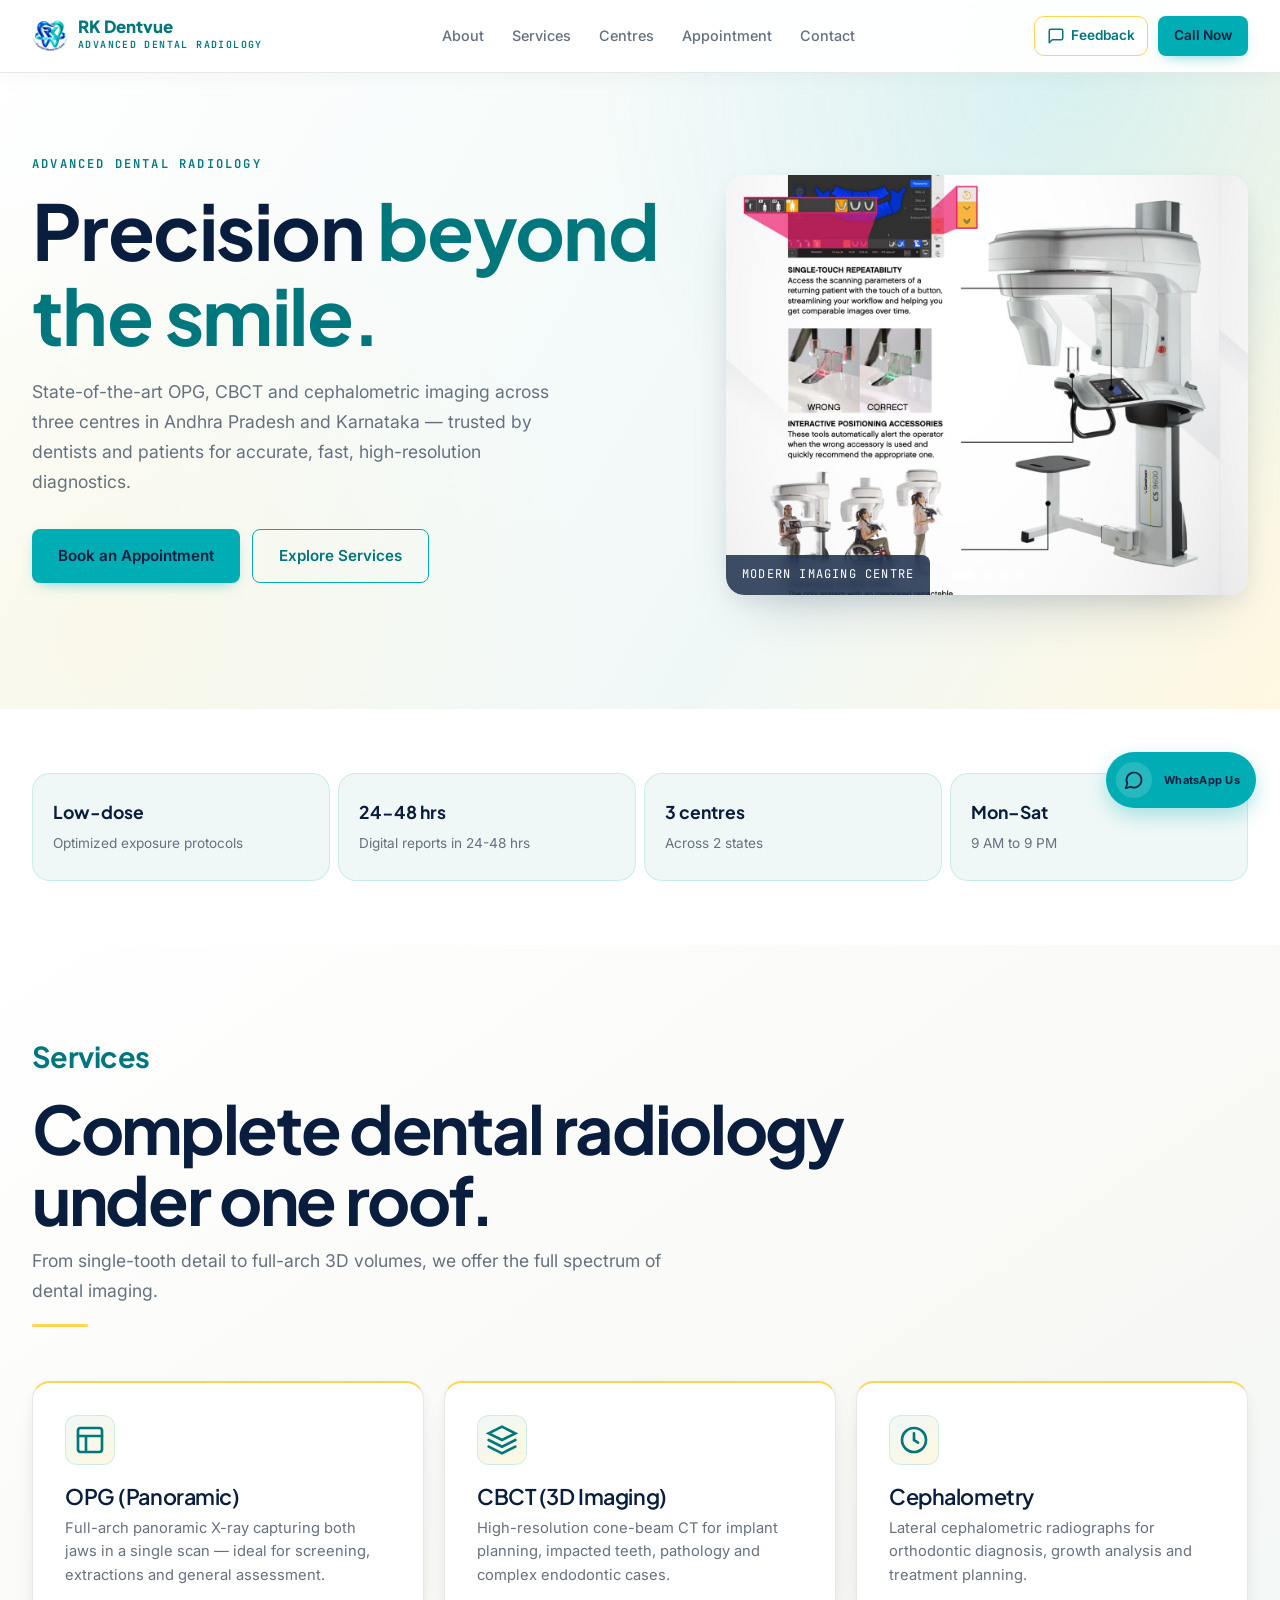
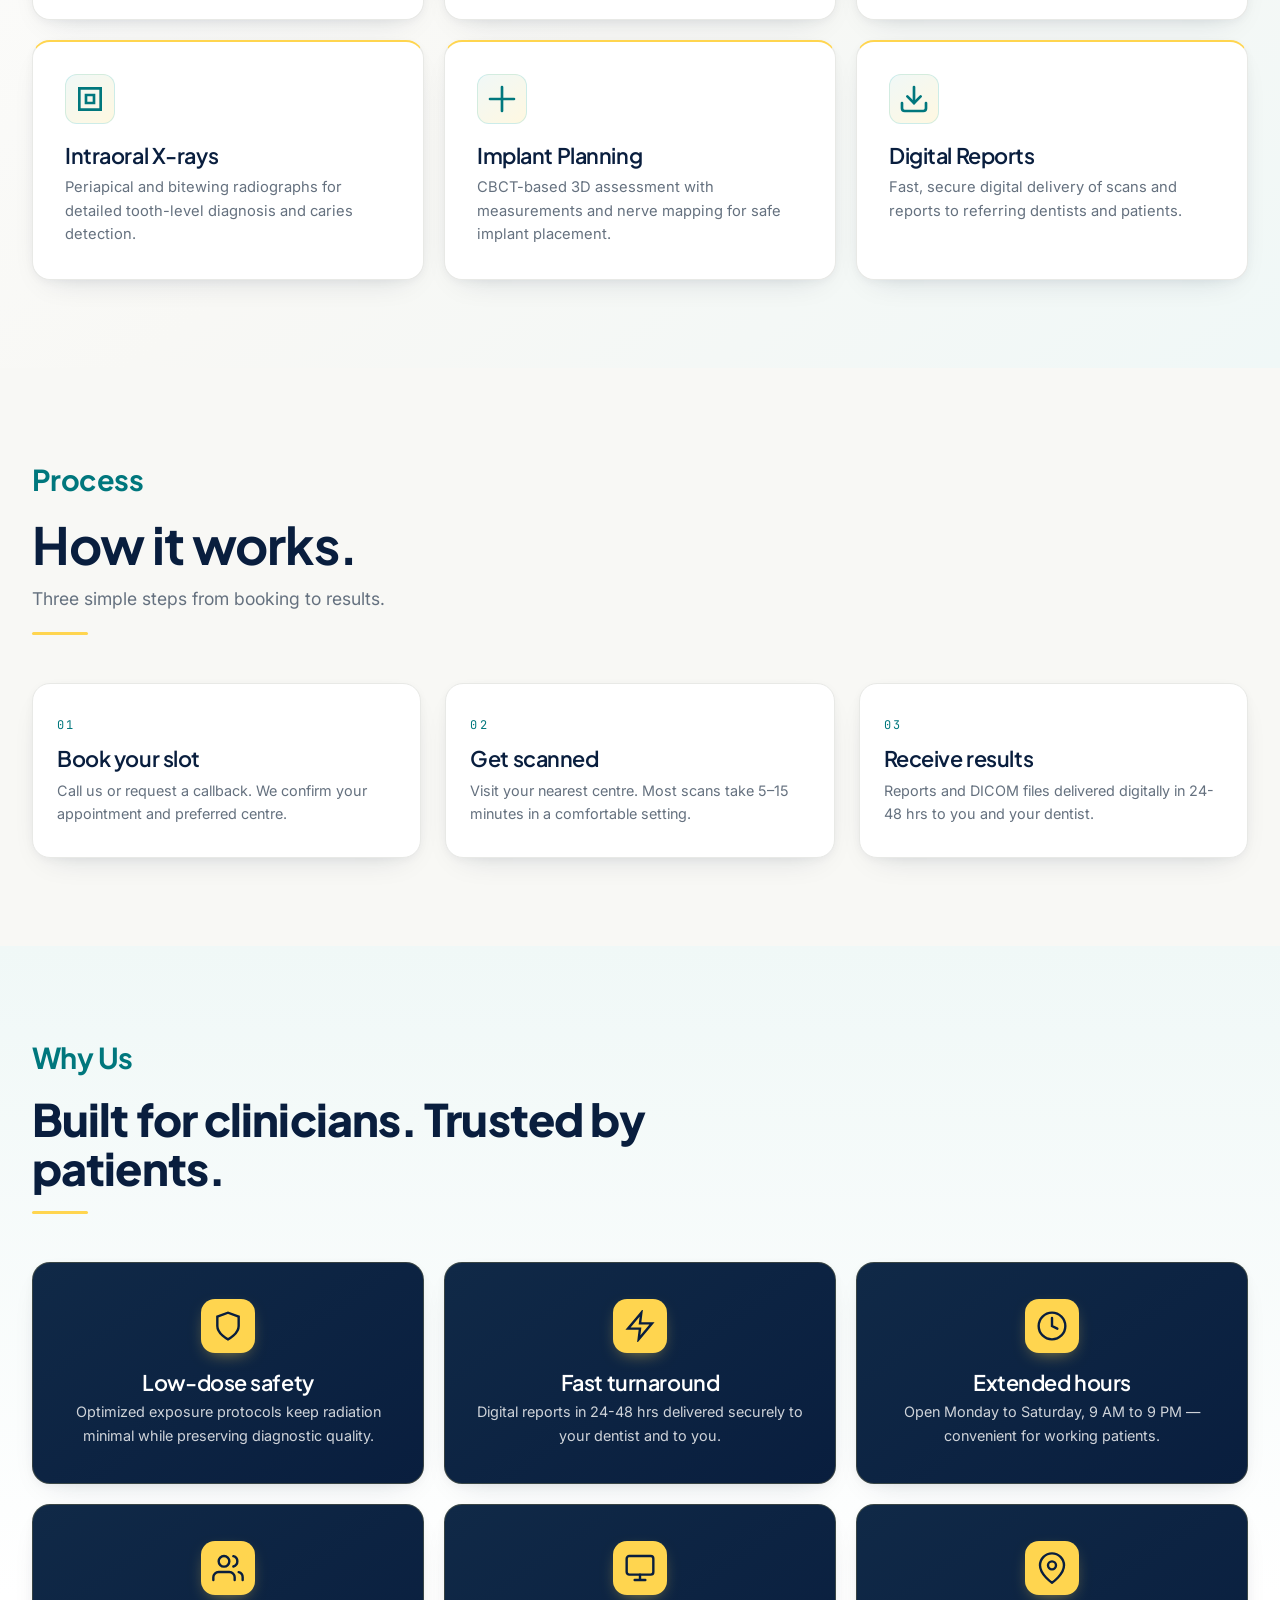
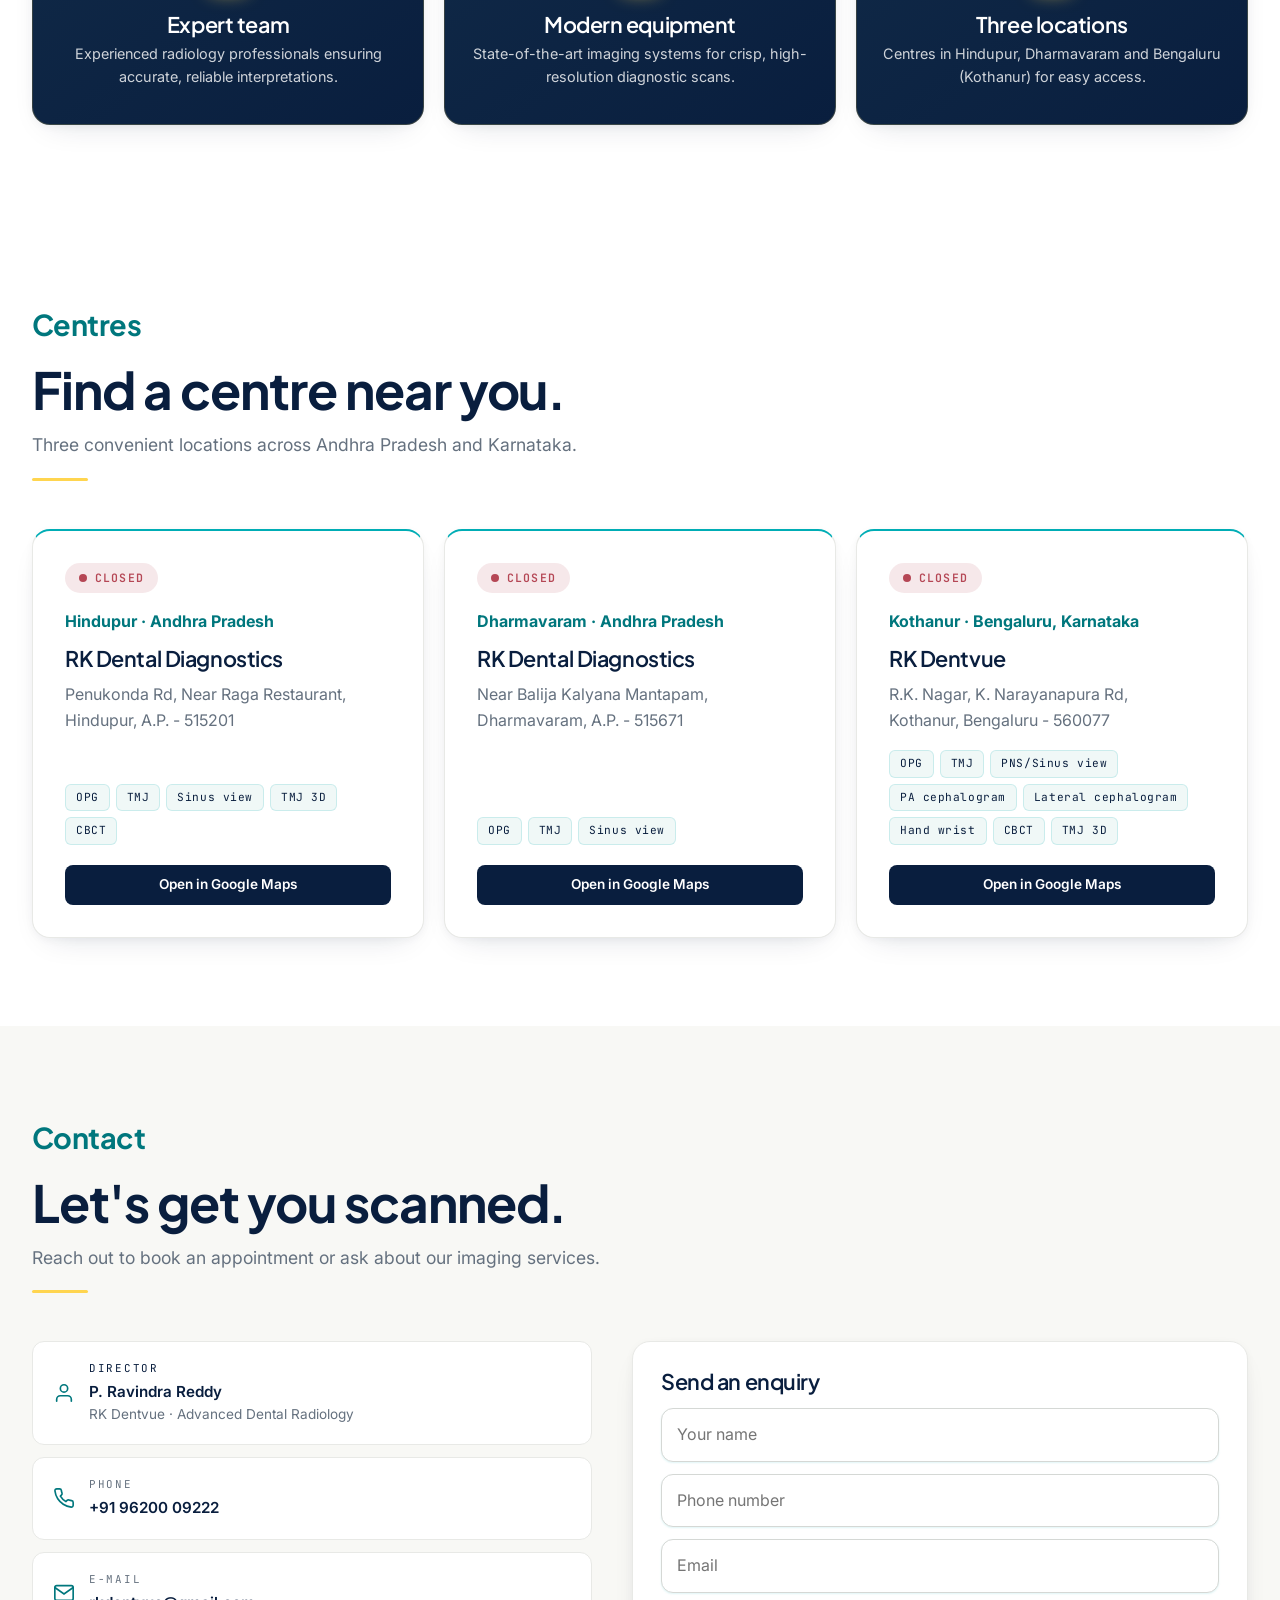
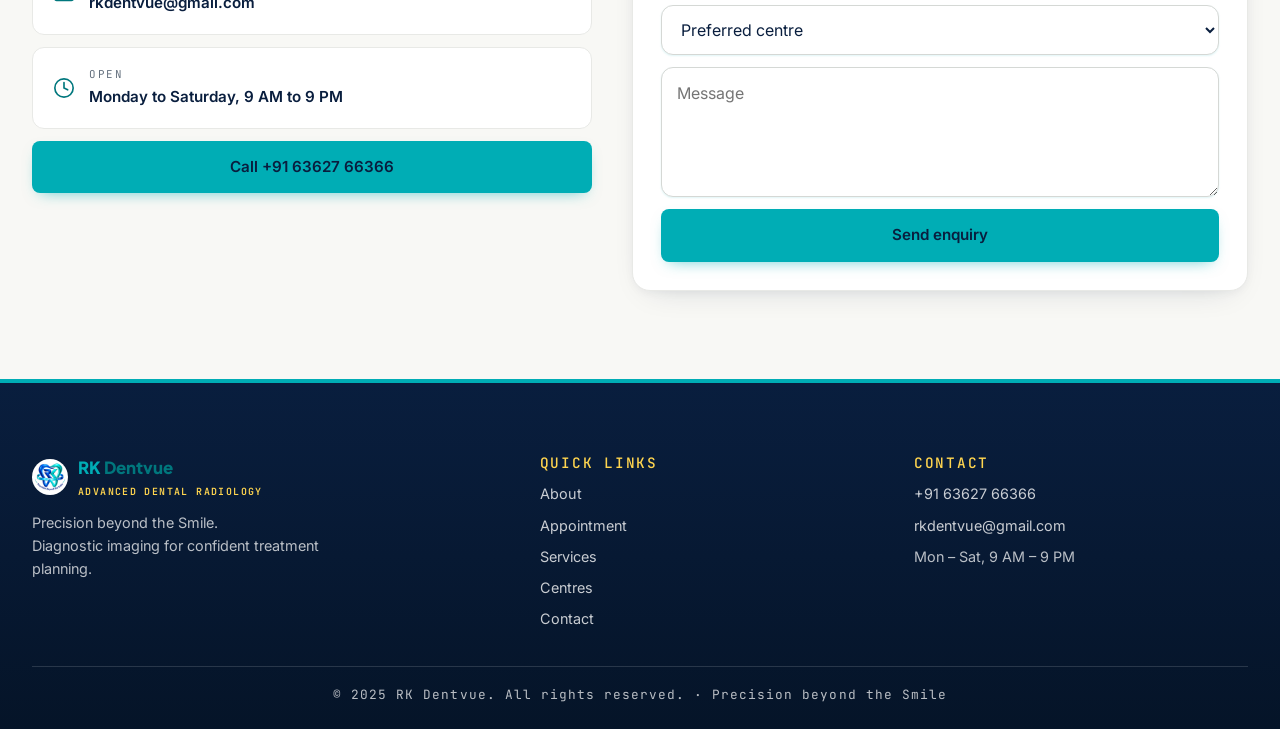
==== commit e6a96bce: "style and color changes" ====
--- a/index.html
+++ b/index.html
@@ -2,19 +2,18 @@
 <html lang="en">
 <head>
 <meta charset="utf-8">
-<script>(function(){try{var t=localStorage.getItem('theme');if(t)document.documentElement.setAttribute('data-theme',t);}catch(e){}})();</script>
 <meta http-equiv="Cache-Control" content="no-cache, no-store, must-revalidate">
 <meta http-equiv="Pragma" content="no-cache">
 <meta http-equiv="Expires" content="0">
 <meta name="viewport" content="width=device-width,initial-scale=1,viewport-fit=cover">
-<meta name="theme-color" content="#fafaf9">
+<meta name="theme-color" content="#00ADB5">
 <link rel="icon" href="assets/logo.jpg">
 <title>RK Dentvue — Advanced Dental Radiology</title>
 <meta name="description" content="RK Dentvue Centres — Advanced dental radiology (OPG, CBCT, Cephalometry) across Hindupur, Dharmavaram and Bengaluru (Kothanur). Precision beyond the smile.">
 <link rel="preconnect" href="https://fonts.googleapis.com">
 <link rel="preconnect" href="https://fonts.gstatic.com" crossorigin>
 <link href="https://fonts.googleapis.com/css2?family=Plus+Jakarta+Sans:wght@400;500;600;700;800&family=Inter:wght@300;400;500;600&family=JetBrains+Mono:wght@400;500&display=swap" rel="stylesheet">
-<link rel="stylesheet" href="css/style.css?v=9">
+<link rel="stylesheet" href="css/style.css?v=15">
 </head>
 <body>
 <nav class="nav" id="nav">
@@ -34,10 +33,7 @@
       <a href="index.html#contact">Contact</a>
     </div>
     <div class="nav-actions">
-      <button class="theme-toggle" id="themeToggle" aria-label="Toggle theme">
-        <svg width="16" height="16" viewBox="0 0 24 24" fill="none" stroke="currentColor" stroke-width="2" stroke-linecap="round"><path d="M21 12.79A9 9 0 1 1 11.21 3 7 7 0 0 0 21 12.79z"/></svg>
-      </button>
-      <button class="nav-icon feedback-trigger" aria-label="Share feedback" title="Feedback" style="color:#ffbc10;border-color:#ffbc10;background:var(--card)">
+      <button class="nav-icon feedback-trigger" aria-label="Share feedback" title="Feedback">
         <svg width="18" height="18" viewBox="0 0 24 24" fill="none" stroke="currentColor" stroke-width="2" stroke-linecap="round" stroke-linejoin="round"><path d="M21 15a2 2 0 0 1-2 2H7l-4 4V5a2 2 0 0 1 2-2h14a2 2 0 0 1 2 2z"></path></svg>
         <span>Feedback</span>
       </button>
--- a/css/style.css
+++ b/css/style.css
@@ -1,51 +1,47 @@
 /* RK Dentvue — professional premium stylesheet */
 :root{
-  --primary:#7c3aed; --primary-2:#6d28d9; --accent:#ffbc10; --accent-soft:#fff7e0;
-  --bg:#ffffff; --bg-2:#ffffff; --card:#ffffff; --ink:#0f172a; --muted:#64748b; --muted-2:#94a3b8;
-  --line:#e5e7eb; --line-strong:#d1d5db;
-  --success:#10b981; --danger:#ef4444;
-  --shadow:0 1px 3px rgba(15,23,42,.06),0 8px 24px -12px rgba(15,23,42,.12);
-  --shadow-lg:0 4px 8px rgba(15,23,42,.06),0 20px 40px -16px rgba(15,23,42,.18);
-  --r:16px; --r-sm:10px;
+  --primary:#00ADB5; --primary-2:#00777d; --accent:#FFD54F; --accent-strong:#8a6500; --accent-soft:#fff8e1;
+  --ink-rgb:9,30,62; --primary-rgb:0,173,181; --primary-2-rgb:0,119,125; --accent-rgb:255,213,79; --white-rgb:255,255,255;
+  --ink-deep:#051428; --ink-soft:#102947; --ink-soft-2:#142b49;
+  --bg:#ffffff; --bg-2:#f8f8f5; --card:#ffffff; --ink:#091E3E; --muted:#65717f; --muted-2:#94a3b8;
+  --line:#e8e9e6; --line-strong:#d5d8d5;
+  --success:#087d62; --success-rgb:8,125,98; --danger:#b54755; --danger-rgb:181,71,85;
+  --shadow:0 2px 8px rgba(var(--ink-rgb),.04),0 12px 32px -18px rgba(var(--ink-rgb),.2);
+  --shadow-lg:0 8px 20px rgba(var(--ink-rgb),.06),0 28px 56px -28px rgba(var(--ink-rgb),.24);
+  --r:18px; --r-sm:12px;
   --f-display:'Plus Jakarta Sans',system-ui,sans-serif; --f-body:'Inter',system-ui,sans-serif; --f-mono:'JetBrains Mono',monospace;
   --max:1280px;
-  --forest:#00663d; --leaf:#ffbc10;
-  --form-card:#faf8ff; --form-border:#e8e0ff; --input-bg:#fcfbff; --input-border:#e8e0ff;
-  --card-tint:#faf8ff; --card-tint-border:#e8e0ff;
-  --service-tint:#f0fdfa; --service-tint-border:#d4f0e8;
-  --branch-border:#d8ccff;
-  --chip-bg:#f0fdfa; --chip-border:#d4f0e8; --chip-text:#1a1a1a;
-}
-@media (prefers-color-scheme: dark){:root:not([data-theme="light"]){
-  --bg:#0b1020; --bg-2:#111827; --card:#111827; --ink:#f1f5f9; --muted:#94a3b8; --muted-2:#64748b;
-  --line:#1f2937; --line-strong:#374155; --accent:#ffbc10; --accent-soft:rgba(255,188,16,.12);
-  --primary:#8b5cf6; --primary-2:#7c3aed;
-  --shadow:0 1px 3px rgba(0,0,0,.3),0 8px 24px -12px rgba(0,0,0,.5);
-  --shadow-lg:0 4px 8px rgba(0,0,0,.3),0 20px 40px -16px rgba(0,0,0,.6); --form-card:#111827; --form-border:#374155; --input-bg:#111827; --input-border:#374155; --card-tint:#111827; --card-tint-border:#374155; --service-tint:#0f2a2e; --service-tint-border:#1f4a4e; --branch-border:#374155; --chip-bg:#111827; --chip-border:#374155; --chip-text:#f1f5f9; color-scheme:dark}}
-:root[data-theme="dark"]{
-  --bg:#0b1020; --bg-2:#111827; --card:#111827; --ink:#f1f5f9; --muted:#94a3b8; --muted-2:#64748b;
-  --line:#1f2937; --line-strong:#374155; --accent:#ffbc10; --accent-soft:rgba(255,188,16,.12);
-  --primary:#8b5cf6; --primary-2:#7c3aed; --form-card:#111827; --form-border:#374155; --input-bg:#111827; --input-border:#374155; --card-tint:#111827; --card-tint-border:#374155; --service-tint:#0f2a2e; --service-tint-border:#1f4a4e; --branch-border:#374155; --chip-bg:#111827; --chip-border:#374155; --chip-text:#f1f5f9; color-scheme:dark}
-:root[data-theme="light"]{
-  --primary:#7c3aed; --primary-2:#6d28d9; --accent:#ffbc10; --accent-soft:#fff7e0;
-  --bg:#ffffff; --bg-2:#ffffff; --card:#ffffff; --ink:#0f172a; --muted:#64748b; --muted-2:#94a3b8;
-  --line:#e5e7eb; --line-strong:#d1d5db;
-  --success:#10b981; --danger:#ef4444; --form-card:#faf8ff; --form-border:#e8e0ff; --input-bg:#fcfbff; --input-border:#e8e0ff; --card-tint:#faf8ff; --card-tint-border:#e8e0ff; --service-tint:#f0fdfa; --service-tint-border:#d4f0e8; --branch-border:#d8ccff; --chip-bg:#f0fdfa; --chip-border:#d4f0e8; --chip-text:#1a1a1a; color-scheme:light}
+  --form-card:var(--card); --form-border:var(--line); --input-bg:var(--card); --input-border:var(--line-strong);
+  --card-tint:var(--card); --card-tint-border:var(--line);
+  --service-tint:#f0f8f7; --service-tint-border:rgba(var(--primary-rgb),.16);
+  --branch-border:rgba(var(--primary-rgb),.2);
+  --chip-bg:var(--service-tint); --chip-border:var(--service-tint-border); --chip-text:var(--ink);
+}
 *{box-sizing:border-box;margin:0;padding:0}
 html{scroll-behavior:smooth;scroll-padding-top:80px}
 body{background:var(--bg);color:var(--ink);font-family:var(--f-body);font-size:16px;line-height:1.6;-webkit-font-smoothing:antialiased}
 img{max-width:100%;display:block}
 a{color:inherit;text-decoration:none}
 button{font:inherit;cursor:pointer;border:none;background:none}
+button:focus-visible,a:focus-visible,input:focus-visible,select:focus-visible,textarea:focus-visible{outline:3px solid rgba(var(--primary-rgb),.4);outline-offset:3px}
 .container{max-width:var(--max);margin:0 auto;padding:0 32px}
 @media (max-width:640px){.container{padding:0 20px}}
-.section{padding:72px 0;position:relative}
-.eyebrow{display:inline-block;font-family:var(--f-mono);font-size:.7rem;letter-spacing:.2em;text-transform:uppercase;font-weight:500;color:var(--accent);margin-bottom:14px}
+.section{padding:88px 0;position:relative}
+#services{background:linear-gradient(145deg,var(--bg) 0%,var(--bg-2) 58%,var(--service-tint) 100%)}
+#branches{background:var(--bg)}
+#process,#contact{background:var(--bg-2)}
+#why{background:linear-gradient(180deg,var(--service-tint),var(--bg) 75%)}
+.section-head{max-width:720px;margin-bottom:48px;position:relative}
+.section-head::after{content:'';display:block;width:56px;height:3px;margin-top:18px;background:var(--accent);border-radius:4px}
+.eyebrow{display:inline-block;font-family:var(--f-mono);font-size:.76rem;letter-spacing:.18em;text-transform:uppercase;font-weight:600;color:var(--primary-2);margin-bottom:14px}
+.section > .container > .eyebrow,.appt-hero > .container > .eyebrow{font-family:var(--f-display);font-size:clamp(1.4rem,2.4vw,1.8rem);font-weight:700;color:var(--primary-2);letter-spacing:-.02em;text-transform:none}
+#services .section-head{max-width:900px;margin-bottom:54px}
+#services .section-head h2{max-width:850px;font-size:clamp(2.55rem,5.2vw,4.25rem);line-height:1.06;letter-spacing:-.035em}
+#services .section-head .lead{max-width:640px}
 h1,h2,h3,h4{font-family:var(--f-display);color:var(--ink);margin:0;line-height:1.1;letter-spacing:-.02em}
-h1{font-size:clamp(3rem,7.5vw,5.4rem);font-weight:800}
-h2{font-size:clamp(2.4rem,4.5vw,3.8rem);font-weight:800}
-h3{font-size:1.6rem;font-weight:700}
-#why h2,#services h2,#process h2,#branches h2,#contact h2,#feedback h2{font-size:clamp(2.8rem,5vw,4.2rem) !important;font-weight:800 !important}
+h1{font-size:clamp(2.8rem,6vw,4.8rem);font-weight:700}
+h2{font-size:clamp(2rem,4vw,3.25rem);font-weight:700}
+h3{font-size:1.35rem;font-weight:600}
 p{margin:0 0 16px}
 .lead{font-size:1.1rem;color:var(--muted);max-width:600px;line-height:1.7}
 .muted{color:var(--muted)}
@@ -54,18 +50,18 @@
 .grid-2{grid-template-columns:repeat(2,1fr)}
 .grid-3{grid-template-columns:repeat(3,1fr)}
 @media (max-width:900px){.grid-2,.grid-3{grid-template-columns:1fr}}
-.btn{display:inline-flex;align-items:center;justify-content:center;gap:10px;padding:14px 26px;border-radius:10px;font-weight:600;font-size:.95rem;transition:background .2s,color .2s,box-shadow .2s,transform .15s}
-.btn-primary{background:var(--primary);color:#fff;box-shadow:0 4px 14px -4px rgba(26,26,26,.3)}
-.btn-primary:hover{background:var(--primary-2);transform:translateY(-1px)}
-.btn-outline{background:transparent;color:var(--primary);border:1.5px solid var(--primary)}
-.btn-outline:hover{background:var(--primary);color:#fff}
+.btn{display:inline-flex;align-items:center;justify-content:center;gap:10px;padding:14px 26px;border-radius:8px;font-weight:600;font-size:.95rem;transition:background .2s,color .2s,box-shadow .2s,transform .15s}
+.btn-primary{background:var(--primary);color:var(--ink);box-shadow:0 6px 16px -8px rgba(var(--primary-rgb),.7)}
+.btn-primary:hover{background:var(--primary-2);transform:translateY(-2px);box-shadow:0 10px 22px -10px rgba(var(--primary-2-rgb),.55)}
+.btn-outline{background:transparent;color:var(--primary-2);border:1.5px solid var(--primary)}
+.btn-outline:hover{background:var(--primary-2);color:#fff;border-color:var(--primary-2)}
 .btn-ghost{background:rgba(255,255,255,.15);color:#fff;border:1.5px solid rgba(255,255,255,.3)}
 .btn-ghost:hover{background:rgba(255,255,255,.25)}
-.btn-dark{background:#1a1a1a;color:#fff}
-.btn-dark:hover{background:var(--primary)}
+.btn-dark{background:var(--ink);color:#fff}
+.btn-dark:hover{background:var(--primary-2)}
 .btn-sm{padding:9px 16px;font-size:.85rem}
-.whatsapp-btn{position:relative;padding:9px 14px;border-radius:24px;background:#25D366;color:#fff;display:inline-flex;align-items:center;gap:8px;font-weight:600;transition:all .2s}
-.whatsapp-btn:hover{background:#1ebe4f;transform:translateY(-1px);box-shadow:0 4px 12px rgba(37,211,102,.3)}
+.whatsapp-btn{position:relative;padding:9px 14px;border-radius:24px;background:var(--primary);color:var(--ink);display:inline-flex;align-items:center;gap:8px;font-weight:600;transition:all .2s}
+.whatsapp-btn:hover{background:var(--primary-2);transform:translateY(-1px);box-shadow:0 4px 12px rgba(var(--primary-rgb),.3)}
 .whatsapp-btn svg{width:18px;height:18px}
 /* Floating WhatsApp Chat Button */
 .whatsapp-float{
@@ -76,13 +72,13 @@
   width:60px;
   height:60px;
   border-radius:50%;
-  background:#25D366;
+  background:var(--primary);
   display:grid;
   place-items:center;
-  box-shadow:0 4px 16px rgba(37,211,102,.4);
+  box-shadow:0 4px 16px rgba(var(--primary-rgb),.3);
   transition:transform .2s, box-shadow .2s;
 }
-.whatsapp-float:hover{transform:scale(1.05);box-shadow:0 6px 20px rgba(37,211,102,.5)}
+.whatsapp-float:hover{transform:scale(1.05);box-shadow:0 6px 20px rgba(var(--primary-rgb),.4)}
 .whatsapp-float svg{width:32px;height:32px}
 /* Mobile bottom chat bubble */
 .chat-bubble{
@@ -94,7 +90,7 @@
   max-width:400px;
   background:var(--card);
   border-radius:16px;
-  box-shadow:0 8px 24px rgba(0,0,0,.15);
+  box-shadow:0 8px 24px rgba(var(--ink-rgb),.15);
   padding:14px 16px;
   display:none;
   flex-direction:column;
@@ -106,11 +102,9 @@
 .chat-bubble .msg{font-size:.85rem;color:var(--muted);text-align:center;font-weight:500}
 .chat-bubble .wa-number{margin-top:6px;font-size:.8rem;color:var(--ink);font-weight:600}
 .chat-bubble .wa-number a{color:var(--ink)}
-.card{background:var(--card-tint);border:1px solid var(--card-tint-border);border-radius:var(--r);padding:24px;box-shadow:0 10px 30px rgba(0,0,0,.18);transition:border-color .2s,transform .2s,box-shadow .2s}
-.card:hover{border-color:var(--primary);box-shadow:var(--shadow-lg);transform:translateY(-4px)}
-.nav{position:fixed;top:0;left:0;right:0;z-index:50;background:rgba(255,255,255,.9);backdrop-filter:blur(12px);-webkit-backdrop-filter:blur(12px);border-bottom:1px solid var(--line)}
-:root[data-theme="dark"] .nav{background:rgba(11,18,32,.9)}
-@media (prefers-color-scheme: dark){:root:not([data-theme="light"]) .nav{background:rgba(11,18,32,.9)}}
+.card{background:var(--card);border:1px solid var(--line);border-radius:var(--r);padding:28px;box-shadow:var(--shadow);transition:border-color .25s,transform .25s,box-shadow .25s}
+.card:hover{border-color:rgba(var(--primary-rgb),.35);box-shadow:var(--shadow-lg);transform:translateY(-3px)}
+.nav{position:fixed;top:0;left:0;right:0;z-index:50;background:rgba(var(--white-rgb),.94);backdrop-filter:blur(16px);-webkit-backdrop-filter:blur(16px);border-bottom:1px solid var(--line);box-shadow:0 4px 20px rgba(var(--ink-rgb),.035)}
 .nav-inner{display:flex;align-items:center;justify-content:space-between;height:72px;gap:24px}
 .brand{display:flex;align-items:center;gap:10px}
 .brand-logo{width:36px;height:36px;border-radius:50%;object-fit:cover}
@@ -118,21 +112,20 @@
 .brand-sub{font-family:var(--f-mono);font-size:.62rem;color:var(--muted);letter-spacing:.14em;text-transform:uppercase;margin-top:2px}
 .nav-links{display:flex;gap:28px}
 .nav-links a{color:var(--muted);font-weight:500;font-size:.9rem;transition:color .2s}
-.nav-links a:hover{color:var(--primary)}
+.nav-links a:hover{color:var(--primary-2)}
 .nav-actions{display:flex;align-items:center;gap:10px}
-.theme-toggle{width:36px;height:36px;border-radius:8px;display:grid;place-items:center;color:var(--ink);border:1px solid var(--line);transition:border-color .2s}
-.theme-toggle:hover{border-color:var(--primary)}
 .menu-btn{display:none;flex-direction:column;gap:5px;padding:6px}
 .menu-btn span{width:20px;height:2px;background:var(--ink);border-radius:2px}
 @media (max-width:768px){.nav-links{display:none;position:absolute;top:72px;left:0;right:0;background:var(--bg);border-bottom:1px solid var(--line);flex-direction:column;padding:18px 20px;gap:14px}.nav-links.open{display:flex}.menu-btn{display:flex}.nav-actions .btn-sm{display:none}}
 .status-badge{display:inline-flex;align-items:center;gap:8px;padding:6px 14px;border-radius:999px;font-family:var(--f-mono);font-size:.72rem;font-weight:600;letter-spacing:.1em;text-transform:uppercase}
-.status-open{background:rgba(22,163,74,.12);color:var(--success)}
-.status-closed{background:rgba(220,38,38,.12);color:var(--danger)}
-.hero{padding:140px 0 80px;background:linear-gradient(180deg,var(--bg) 0%,var(--bg-2) 100%);position:relative;overflow:hidden}
-.hero-grid{display:grid;grid-template-columns:1.1fr .9fr;gap:56px;align-items:center}
+.status-open{background:rgba(var(--success-rgb),.12);color:var(--success)}
+.status-closed{background:rgba(var(--danger-rgb),.12);color:var(--danger)}
+.hero{padding:150px 0 90px;background:linear-gradient(120deg,var(--bg) 0%,var(--service-tint) 65%,var(--accent-soft) 100%);position:relative;overflow:hidden}
+.hero::before{content:'';position:absolute;inset:0;background:radial-gradient(circle at 84% 12%,rgba(var(--primary-rgb),.1),transparent 38%),radial-gradient(circle at 8% 90%,rgba(var(--accent-rgb),.1),transparent 36%);pointer-events:none}
+.hero-grid{display:grid;grid-template-columns:1.1fr .9fr;gap:56px;align-items:center;position:relative}
 @media (max-width:900px){.hero-grid{grid-template-columns:1fr;gap:40px}}
 .hero-copy h1{margin-bottom:20px}
-.hero-copy h1 .accent{color:var(--accent)}
+.hero-copy h1 .accent{color:var(--primary-2)}
 .hero-desc{font-size:1.1rem;color:var(--muted);max-width:540px;line-height:1.7;margin-bottom:32px}
 .hero-cta{display:flex;gap:12px;flex-wrap:wrap;margin-bottom:36px}
 .hero-stats{display:flex;gap:36px;flex-wrap:wrap;padding-top:28px;border-top:1px solid var(--line)}
@@ -150,105 +143,103 @@
 .hero-card .hc-row span{color:var(--muted)}
 .hero-card .hc-row b{color:var(--ink);font-weight:600}
 .hero-card .hc-chips{display:flex;flex-wrap:wrap;gap:8px;margin-top:16px}
-.hero-card .hc-chips span{background:var(--bg-2);color:var(--primary);padding:5px 12px;border-radius:8px;font-size:.75rem;font-weight:600;border:1px solid var(--line)}
+.hero-card .hc-chips span{background:var(--bg-2);color:var(--primary-2);padding:5px 12px;border-radius:8px;font-size:.75rem;font-weight:600;border:1px solid var(--line)}
 .carousel{position:relative;overflow:hidden;border-radius:var(--r)}
 .carousel-track{position:relative}
 .carousel-slide{position:absolute;top:0;left:0;width:100%;opacity:0;transition:opacity .6s ease;padding:40px;background:var(--card);border:1px solid var(--line);border-radius:var(--r);pointer-events:none}
 .carousel-slide.active{opacity:1;position:relative;pointer-events:auto}
 .carousel-nav{display:flex;gap:8px;justify-content:center;margin-top:20px}
 .carousel-nav button{width:40px;height:40px;border-radius:50%;border:1px solid var(--line);background:var(--card);color:var(--ink);font-size:1.1rem;display:grid;place-items:center;transition:background .2s,color .2s}
-.carousel-nav button:hover{background:var(--primary);color:#fff;border-color:var(--primary)}
+.carousel-nav button:hover{background:var(--primary-2);color:#fff;border-color:var(--primary-2)}
 .carousel-dots{display:flex;gap:8px;justify-content:center;margin-top:16px}
 .carousel-dots button{width:8px;height:8px;border-radius:50%;background:var(--line-strong);border:none;padding:0;transition:background .2s,width .2s;cursor:pointer}
-.carousel-dots button.active{background:var(--primary);width:24px;border-radius:4px}
-.section-head{max-width:720px;margin-bottom:48px}
+.carousel-dots button.active{background:var(--primary-2);width:24px;border-radius:4px}
 .section-head h2{margin-bottom:12px}
 .about-grid{display:grid;grid-template-columns:1fr 1fr;gap:64px;align-items:center}
 @media (max-width:900px){.about-grid{grid-template-columns:1fr;gap:32px}}
 .about-list{list-style:none;padding:0;margin:24px 0 0;display:grid;gap:12px}
 .about-list li{display:flex;gap:12px;align-items:flex-start}
-.about-list li svg{flex:none;color:var(--accent);margin-top:3px}
+.about-list li svg{flex:none;color:var(--primary-2);margin-top:3px}
 .about-card{background:var(--bg-2);border:1px solid var(--line);border-radius:var(--r);padding:32px}
-.about-card .big{font-family:var(--f-display);font-size:3.2rem;font-weight:800;color:var(--primary);letter-spacing:-.04em;line-height:1;margin-bottom:8px}
+.about-card .big{font-family:var(--f-display);font-size:3.2rem;font-weight:800;color:var(--primary-2);letter-spacing:-.04em;line-height:1;margin-bottom:8px}
 .services-grid{display:grid;grid-template-columns:repeat(3,1fr);gap:20px}
 @media (max-width:900px){.services-grid{grid-template-columns:1fr}}
-.service-card{background:var(--service-tint);border:1px solid var(--service-tint-border);border-radius:var(--r);padding:28px;transition:border-color .2s,box-shadow .2s}
-.service-card:hover{border-color:var(--primary);box-shadow:var(--shadow)}
-.service-card .icon{width:48px;height:48px;border-radius:10px;background:var(--service-tint);color:var(--primary);display:grid;place-items:center;margin-bottom:16px}
-.service-card h3{margin-bottom:6px}
+.service-card{background:var(--card);border:1px solid var(--line);border-top:2px solid var(--accent);border-radius:var(--r);padding:32px;color:var(--ink);box-shadow:var(--shadow);transition:transform .25s,box-shadow .25s,border-color .25s;position:relative;overflow:hidden}
+.service-card:hover{transform:translateY(-4px);border-color:rgba(var(--primary-rgb),.3);box-shadow:var(--shadow-lg)}
+.service-card h3{color:var(--ink);margin-bottom:8px}
 .service-card p{color:var(--muted);font-size:.92rem;margin:0}
+.service-card .icon{width:50px;height:50px;border-radius:12px;background:linear-gradient(145deg,var(--service-tint),var(--accent-soft));color:var(--primary-2);display:grid;place-items:center;margin-bottom:20px;border:1px solid var(--service-tint-border)}
 .why-grid{display:grid;grid-template-columns:repeat(3,1fr);gap:20px}
 @media (max-width:900px){.why-grid{grid-template-columns:1fr}}
-.why-card{text-align:center;padding:32px 24px;background:var(--card);border:1px solid var(--line);border-radius:var(--r)}
-.why-card .ico{width:48px;height:48px;margin:0 auto 16px;border-radius:10px;background:var(--card);display:grid;place-items:center;color:var(--primary)}
-.why-card h3{margin-bottom:6px}
-.why-card p{color:var(--muted);font-size:.9rem;margin:0}
+.why-card{text-align:center;padding:36px 24px;background:linear-gradient(145deg,var(--ink-soft),var(--ink));border:1px solid rgba(var(--accent-rgb),.18);border-radius:var(--r);color:#fff;box-shadow:var(--shadow);transition:transform .25s,box-shadow .25s;position:relative;overflow:hidden}
+.why-card:hover{transform:translateY(-4px);box-shadow:var(--shadow-lg)}
+.why-card .ico{width:54px;height:54px;margin:0 auto 18px;border-radius:14px;background:var(--accent);display:grid;place-items:center;color:var(--ink);box-shadow:0 6px 18px -8px rgba(var(--accent-rgb),.7)}
+.why-card h3{color:#fff;margin-bottom:6px}
+.why-card h4{color:#fff;margin-bottom:4px}
+.why-card p{color:rgba(255,255,255,.8);font-size:.9rem;margin:0}
 .branches{display:grid;grid-template-columns:repeat(3,1fr);gap:20px}
 @media (max-width:900px){.branches{grid-template-columns:1fr}}
-.branch{background:var(--card);border:1px solid var(--branch-border);border-radius:var(--r);padding:28px;display:flex;flex-direction:column;gap:12px;box-shadow:0 12px 40px rgba(0,0,0,.25)}
-.branch .area{font-family:var(--f-mono);font-size:.7rem;color:var(--accent);letter-spacing:.16em;text-transform:uppercase;font-weight:500}
-.branch h3{font-size:1.15rem}
-.branch p{color:var(--muted);font-size:.92rem;flex:1;margin:0}
+.branch{background:var(--card);border:1px solid var(--line);border-top:2px solid var(--primary);border-radius:var(--r);padding:32px;display:flex;flex-direction:column;gap:12px;color:var(--ink);box-shadow:var(--shadow);transition:transform .25s,box-shadow .25s,border-color .25s;position:relative;overflow:hidden}
+.branch:hover{transform:translateY(-4px);border-color:rgba(var(--primary-rgb),.3);box-shadow:var(--shadow-lg)}
+.branch .area{color:var(--primary-2);font-weight:700}
+.branch h3{color:var(--ink)}
+.branch p{color:var(--muted);flex:1;margin:0}
 .branch .chips{display:flex;flex-wrap:wrap;gap:6px;margin:4px 0 8px}
 .branch .chips span{font-family:var(--f-mono);font-size:.7rem;color:var(--chip-text);background:var(--chip-bg);border:1px solid var(--chip-border);padding:4px 10px;border-radius:6px;letter-spacing:.05em}
 .contact-grid{display:grid;grid-template-columns:1fr 1.1fr;gap:40px;align-items:start}
 @media (max-width:900px){.contact-grid{grid-template-columns:1fr}}
 .info-card{display:flex;align-items:center;gap:14px;padding:18px 20px;background:var(--card);border:1px solid var(--line);border-radius:var(--r-sm)}
-.info-card svg{flex:none;color:var(--primary)}
+.info-card svg{flex:none;color:var(--primary-2)}
 .info-card .k{font-family:var(--f-mono);font-size:.68rem;color:var(--muted);letter-spacing:.16em;text-transform:uppercase;margin-bottom:2px}
 .info-card .v{font-weight:600;color:var(--ink);font-size:.95rem}
 .form-grid{display:grid;gap:12px}
-.form-grid input,.form-grid select,.form-grid textarea{padding:13px 15px;border-radius:var(--r-sm);border:1px solid var(--input-border);background:var(--input-bg);color:var(--ink);font:inherit;width:100%;transition:border-color .2s,box-shadow .2s;box-shadow:0 1px 2px rgba(167,139,250,.12)}
-.form-grid input:focus,.form-grid select:focus,.form-grid textarea:focus{outline:none;border-color:var(--primary);box-shadow:0 0 0 3px rgba(167,139,250,.18)}
+.form-grid input,.form-grid select,.form-grid textarea{padding:13px 15px;border-radius:var(--r-sm);border:1px solid var(--input-border);background:var(--input-bg);color:var(--ink);font:inherit;width:100%;transition:border-color .2s,box-shadow .2s;box-shadow:0 1px 2px rgba(var(--primary-rgb),.12)}
+.form-grid input:focus,.form-grid select:focus,.form-grid textarea:focus{outline:none;border-color:var(--primary);box-shadow:0 0 0 3px rgba(var(--primary-rgb),.18)}
 .form-grid textarea{resize:vertical}
 .faq{display:grid;gap:12px}
 .faq details{background:var(--card);border:1px solid var(--line);border-radius:var(--r-sm);padding:18px 22px}
 .faq summary{cursor:pointer;font-weight:600;color:var(--ink);list-style:none;display:flex;justify-content:space-between;align-items:center;font-size:.98rem}
 .faq summary::-webkit-details-marker{display:none}
-.faq summary span{color:var(--accent);font-family:var(--f-mono)}
+.faq summary span{color:var(--primary-2);font-family:var(--f-mono)}
 .faq p{color:var(--muted);margin-top:10px;margin-bottom:0;font-size:.92rem}
-.footer{background:#141414;color:rgba(255,255,255,.6);padding:64px 0 24px}
-.footer h4{color:#ffbc10;margin-bottom:12px;font-size:.9rem;font-family:var(--f-mono);letter-spacing:.12em;text-transform:uppercase;font-weight:500}
-.footer a{color:rgba(255,255,255,.7);transition:color .2s}
-.footer a:hover{color:#ffbc10}
+.footer{background:linear-gradient(180deg,var(--ink),var(--ink-deep));color:rgba(var(--white-rgb),.72);padding:72px 0 24px;border-top:4px solid var(--primary)}
+.footer h4{color:var(--accent);margin-bottom:12px;font-size:.9rem;font-family:var(--f-mono);letter-spacing:.12em;text-transform:uppercase;font-weight:500}
+.footer a{color:rgba(var(--white-rgb),.78);transition:color .2s}
+.footer a:hover{color:var(--accent)}
 .footer-grid{display:grid;grid-template-columns:1.4fr 1fr 1fr;gap:40px;margin-bottom:36px}
 @media (max-width:900px){.footer-grid{grid-template-columns:1fr}}
 .footer-brand{display:flex;align-items:center;gap:10px;margin-bottom:12px}
 .footer-brand img{width:36px;height:36px;border-radius:50%;background:#fff;padding:2px}
 .footer-brand .name{font-family:var(--f-display);font-weight:800;color:#fff;font-size:1.05rem}
-.footer-brand .name .rk{color:#4a8fd9}
-.footer-brand .name .dv{color:#2bb3bc}
-.footer-brand .sub{font-family:var(--f-mono);font-size:.62rem;color:#ffbc10;letter-spacing:.14em;text-transform:uppercase;margin-top:2px}
-.footer-bottom{border-top:1px solid rgba(255,255,255,.1);padding-top:18px;text-align:center;font-size:.8rem;font-family:var(--f-mono);letter-spacing:.08em}
+.footer-brand .name .rk{color:var(--primary)}
+.footer-brand .name .dv{color:var(--primary-2)}
+.footer-brand .sub{font-family:var(--f-mono);font-size:.62rem;color:var(--accent);letter-spacing:.14em;text-transform:uppercase;margin-top:2px}
+.footer-bottom{border-top:1px solid rgba(var(--white-rgb),.14);padding-top:18px;text-align:center;font-size:.8rem;font-family:var(--f-mono);letter-spacing:.08em}
 .img-carousel{position:relative;overflow:hidden;border-radius:var(--r);box-shadow:var(--shadow-lg)}
 .img-carousel-track{display:flex;transition:transform .6s cubic-bezier(.4,0,.2,1)}
 .img-carousel-slide{min-width:100%;position:relative;aspect-ratio:16/9;background:var(--bg-2)}
 .img-carousel-slide img{width:100%;height:100%;object-fit:cover;display:block}
-.img-carousel-caption{position:absolute;bottom:0;left:0;right:0;padding:28px 32px;background:linear-gradient(to top,rgba(0,0,0,.75),transparent);color:#fff}
+.img-carousel-caption{position:absolute;bottom:0;left:0;right:0;padding:28px 32px;background:linear-gradient(to top,rgba(var(--ink-rgb),.78),transparent);color:#fff}
 .img-carousel-caption h3{color:#fff;font-size:1.2rem;margin-bottom:4px}
-.img-carousel-caption p{color:rgba(255,255,255,.8);font-size:.9rem;margin:0}
+.img-carousel-caption p{color:rgba(var(--white-rgb),.82);font-size:.9rem;margin:0}
 .img-carousel-nav{display:flex;gap:8px;justify-content:center;margin-top:20px}
 .img-carousel-nav button{width:44px;height:44px;border-radius:50%;border:1px solid var(--line);background:var(--card);color:var(--ink);font-size:1.2rem;display:grid;place-items:center;transition:background .2s,color .2s,border-color .2s}
-.img-carousel-nav button:hover{background:var(--primary);color:#fff;border-color:var(--primary)}
+.img-carousel-nav button:hover{background:var(--primary-2);color:#fff;border-color:var(--primary-2)}
 .img-carousel-dots{display:flex;gap:8px;justify-content:center;margin-top:16px}
 .img-carousel-dots button{width:8px;height:8px;border-radius:50%;background:var(--line-strong);border:none;padding:0;transition:background .2s,width .2s}
-.img-carousel-dots button.active{background:var(--accent);width:28px;border-radius:4px}
-.hero{padding:150px 0 90px}
+.img-carousel-dots button.active{background:var(--accent-strong);width:28px;border-radius:4px}
 .hero-card{transition:transform .3s,box-shadow .3s}
 .hero-card:hover{transform:translateY(-4px);box-shadow:var(--shadow-lg)}
-.service-card,.branch,.why-card{transition:border-color .2s,transform .2s,box-shadow .2s}
-.service-card:hover,.branch:hover,.why-card:hover{transform:translateY(-3px);box-shadow:var(--shadow)}
-.img-carousel{position:relative;overflow:hidden;border-radius:var(--r);box-shadow:var(--shadow-lg)}
 .img-carousel .track{position:relative;height:420px}
 .img-carousel .slide{position:absolute;top:0;left:0;width:100%;height:100%;opacity:0;transition:opacity .6s ease;pointer-events:none}
 .img-carousel .slide.active{opacity:1;pointer-events:auto}
 .img-carousel .slide img{width:100%;height:100%;object-fit:cover;display:block}
-.img-carousel .caption{position:absolute;left:0;bottom:0;background:rgba(15,23,42,.7);color:#fff;padding:10px 16px;border-radius:0 8px 0 0;font-family:var(--f-mono);font-size:.75rem;letter-spacing:.1em;text-transform:uppercase;backdrop-filter:blur(8px)}
-.img-carousel .nav{position:absolute;top:50%;transform:translateY(-50%);width:42px;height:42px;border-radius:50%;background:rgba(255,255,255,.9);color:var(--ink);border:none;font-size:1.2rem;display:grid;place-items:center;cursor:pointer;box-shadow:var(--shadow);z-index:2}
+.img-carousel .caption{position:absolute;left:0;bottom:0;background:rgba(var(--ink-rgb),.78);color:#fff;padding:10px 16px;border-radius:0 8px 0 0;font-family:var(--f-mono);font-size:.75rem;letter-spacing:.1em;text-transform:uppercase;backdrop-filter:blur(8px)}
+.img-carousel .nav{position:absolute;top:50%;transform:translateY(-50%);width:42px;height:42px;border-radius:50%;background:rgba(var(--white-rgb),.92);color:var(--ink);border:none;font-size:1.2rem;display:grid;place-items:center;cursor:pointer;box-shadow:var(--shadow);z-index:2}
 .img-carousel .nav.prev{left:16px}
 .img-carousel .nav.next{right:16px}
 .img-carousel .dots{position:absolute;bottom:16px;left:50%;transform:translateX(-50%);display:flex;gap:8px;z-index:2}
-.img-carousel .dots button{width:8px;height:8px;border-radius:50%;background:rgba(255,255,255,.6);border:none;padding:0;cursor:pointer;transition:width .2s,background .2s}
+.img-carousel .dots button{width:8px;height:8px;border-radius:50%;background:rgba(var(--white-rgb),.65);border:none;padding:0;cursor:pointer;transition:width .2s,background .2s}
 .img-carousel .dots button.active{background:#fff;width:24px;border-radius:4px}
 .gallery{display:grid;grid-template-columns:repeat(3,1fr);gap:16px}
 @media (max-width:900px){.gallery{grid-template-columns:1fr}}
@@ -261,41 +252,61 @@
 .trust-item span{font-size:.85rem;color:var(--muted)}
 .process-grid{display:grid;grid-template-columns:repeat(3,1fr);gap:24px;counter-reset:step}
 @media (max-width:900px){.process-grid{grid-template-columns:1fr}}
-.process-step{position:relative;padding:32px 24px;background:var(--card);border:1px solid #a8e0d4;border-radius:var(--r)}
-.process-step .num{font-family:var(--f-mono);font-size:.75rem;color:var(--accent);letter-spacing:.2em;margin-bottom:12px}
+.process-step{position:relative;padding:32px 24px;background:var(--card);border:1px solid var(--line);border-radius:var(--r);box-shadow:var(--shadow)}
+.process-step .num{font-family:var(--f-mono);font-size:.75rem;color:var(--primary-2);letter-spacing:.2em;margin-bottom:12px}
 .process-step h3{margin-bottom:8px}
 .process-step p{color:var(--muted);font-size:.9rem;margin:0}
 .status-dot{width:8px;height:8px;border-radius:50%;background:currentColor}
 .reveal{opacity:0;transform:translateY(24px);transition:opacity .7s ease,transform .7s ease}
 /* Appointment page premium styles */
-.appt-hero{padding:140px 0 80px;background:linear-gradient(135deg,var(--bg-2) 0%,var(--bg) 60%);position:relative;overflow:hidden}
+.appt-hero{padding:140px 0 80px;background:linear-gradient(120deg,var(--service-tint) 0%,var(--bg) 68%,var(--accent-soft) 100%);position:relative;overflow:hidden}
 .appt-hero::after{content:'';position:absolute;right:-120px;top:-120px;width:360px;height:360px;border-radius:50%;background:radial-gradient(circle,var(--accent-soft),transparent 70%);pointer-events:none}
 .appt-grid{display:grid;grid-template-columns:1.05fr .95fr;gap:36px;align-items:start}
 @media (max-width:900px){.appt-grid{grid-template-columns:1fr}}
-.appt-card{background:var(--card-tint);border:1px solid var(--card-tint-border);border-radius:var(--r);padding:32px;box-shadow:0 10px 30px rgba(0,0,0,.18)}
+.appt-card{background:linear-gradient(145deg,var(--card) 0%,var(--service-tint) 100%);border:1px solid rgba(var(--primary-rgb),.18);border-top:3px solid var(--accent);border-radius:var(--r);padding:32px;box-shadow:var(--shadow-lg)}
 .appt-card h3{margin-bottom:6px}
+.appt-grid>div:nth-child(2)>.appt-card{background:linear-gradient(145deg,var(--ink-soft-2),var(--ink));border:1px solid rgba(var(--accent-rgb),.28);border-top:3px solid var(--accent);color:#fff}
+.appt-grid>div:nth-child(2)>.appt-card .eyebrow{color:var(--accent)}
+.appt-grid>div:nth-child(2)>.appt-card h3{color:#fff}
+.appt-grid>div:nth-child(2)>.appt-card p{color:rgba(var(--white-rgb),.8)}
+.appt-grid>div:nth-child(2)>.appt-card .btn-primary{background:var(--accent);color:var(--ink);box-shadow:0 6px 18px -8px rgba(var(--accent-rgb),.6)}
+.appt-grid>div:nth-child(2)>.appt-card .btn-primary:hover{background:var(--primary);color:var(--ink)}
+.appt-grid>div:nth-child(2)>.appt-card .btn-outline{border-color:rgba(var(--accent-rgb),.7);color:var(--accent)}
+.appt-grid>div:nth-child(2)>.appt-card .btn-outline:hover{background:var(--accent);color:var(--ink)}
+.appt-card .field label{color:var(--ink)}
+.appt-card .req{color:var(--primary-2)}
+.appt-card .field .input,.appt-card .field select,.appt-card .field textarea{background:var(--card);border-color:var(--input-border);box-shadow:0 2px 6px rgba(var(--ink-rgb),.035)}
+.appt-card .field .input:focus,.appt-card .field select:focus,.appt-card .field textarea:focus{border-color:var(--primary);box-shadow:0 0 0 3px rgba(var(--primary-rgb),.14)}
 .field{display:grid;gap:6px;margin-bottom:16px}
 .field label{font-size:.85rem;font-weight:600;color:var(--ink)}
-.field .input,.field select,.field textarea{width:100%;padding:13px 15px;border:1px solid var(--input-border);border-radius:10px;background:var(--input-bg);color:var(--ink);font:inherit;transition:border-color .2s,box-shadow .2s;box-shadow:0 1px 2px rgba(167,139,250,.12)}
-.field .input:focus,.field select:focus,.field textarea:focus{outline:none;border-color:var(--primary);box-shadow:0 0 0 3px rgba(167,139,250,.18)}
+.field .input,.field select,.field textarea{width:100%;padding:13px 15px;border:1px solid var(--input-border);border-radius:10px;background:var(--input-bg);color:var(--ink);font:inherit;transition:border-color .2s,box-shadow .2s;box-shadow:0 1px 2px rgba(var(--primary-rgb),.12)}
+.field .input:focus,.field select:focus,.field textarea:focus{outline:none;border-color:var(--primary);box-shadow:0 0 0 3px rgba(var(--primary-rgb),.18)}
 .field textarea{resize:vertical;min-height:96px}
+@keyframes form-field-enter{from{opacity:0;transform:translateY(10px)}to{opacity:1;transform:translateY(0)}}
+.appt-card .field{animation:form-field-enter .45s ease both}
+.appt-card .field:nth-child(2){animation-delay:.06s}
+.appt-card .field:nth-child(3){animation-delay:.12s}
+.appt-card .field:nth-child(4){animation-delay:.18s}
+.appt-card .field:nth-child(5){animation-delay:.24s}
 .centre-grid{display:grid;grid-template-columns:repeat(3,1fr);gap:10px;margin-bottom:18px}
 @media (max-width:640px){.centre-grid{grid-template-columns:1fr}}
-.centre-option{position:relative;border:1px solid var(--line);border-radius:10px;padding:12px 10px;text-align:center;cursor:pointer;transition:border-color .2s,background .2s,transform .15s;background:var(--card)}
+.centre-option{position:relative;border:1px solid var(--input-border);border-radius:10px;padding:12px 10px;text-align:center;cursor:pointer;transition:border-color .2s,background .2s,transform .15s,box-shadow .2s;background:var(--card)}
 .centre-option input{position:absolute;opacity:0;inset:0;cursor:pointer}
-.centre-option:hover{border-color:var(--primary);transform:translateY(-1px)}
-.centre-option:has(input:checked){border-color:var(--primary);background:var(--bg-2)}
+.centre-option:hover{border-color:var(--primary);transform:translateY(-1px);box-shadow:0 4px 12px rgba(var(--primary-rgb),.1)}
+.centre-option:has(input:checked){border-color:var(--primary);background:linear-gradient(135deg,var(--service-tint),var(--accent-soft));box-shadow:inset 0 3px 0 var(--accent),0 4px 12px rgba(var(--primary-rgb),.08)}
+.centre-option:has(input:focus-visible){outline:3px solid rgba(var(--primary-rgb),.35);outline-offset:3px}
+.centre-option:active{transform:scale(.98)}
 .centre-option strong{display:block;font-size:.9rem;color:var(--ink)}
 .centre-option span{font-size:.75rem;color:var(--muted)}
 .step-grid{display:grid;grid-template-columns:repeat(3,1fr);gap:18px;margin-top:32px}
 @media (max-width:900px){.step-grid{grid-template-columns:1fr}}
 .step-card{background:var(--card);border:1px solid var(--line);border-radius:var(--r);padding:24px;position:relative}
-.step-card .num{font-family:var(--f-mono);font-size:.75rem;color:var(--accent);letter-spacing:.2em;margin-bottom:10px}
+.step-card .num{font-family:var(--f-mono);font-size:.75rem;color:var(--primary-2);letter-spacing:.2em;margin-bottom:10px}
 .step-card h4{font-family:var(--f-display);font-size:1.05rem;margin-bottom:6px}
 .step-card p{color:var(--muted);font-size:.9rem;margin:0}
 .info-list{display:grid;gap:14px;margin-top:18px}
 .info-row{display:flex;gap:12px;align-items:flex-start}
-.info-row svg{flex:0 0 auto;color:var(--primary);margin-top:2px}
+.info-row svg{flex:0 0 auto;color:var(--primary-2);margin-top:2px}
 .info-row strong{display:block;font-size:.9rem;color:var(--ink)}
 .info-row span{font-size:.85rem;color:var(--muted)}
 .trust-mini{display:grid;grid-template-columns:repeat(2,1fr);gap:12px;margin-top:24px}
@@ -303,36 +314,15 @@
 .trust-mini strong{display:block;font-size:.95rem;color:var(--ink)}
 .trust-mini span{font-size:.8rem;color:var(--muted)}
 .reveal.in{opacity:1;transform:none}
+@media (prefers-reduced-motion:reduce){
+  *,*::before,*::after{scroll-behavior:auto!important;animation-duration:.01ms!important;animation-iteration-count:1!important;transition-duration:.01ms!important}
+  .reveal{opacity:1;transform:none}
+}
 /* Arovum-style floating WhatsApp chat button */
-:root { --forest:#00663d; --leaf:#ffbc10; }
-.whatsapp-link { position: fixed; right: 24px; bottom: 92px; z-index: 20; display: flex; align-items: center; gap: 12px; padding: 10px 16px 10px 10px; border-radius: 999px; background: var(--primary); box-shadow: 0 8px 20px rgba(124, 58, 237, .3); color: #fff; font: 700 11px var(--f-body, system-ui, sans-serif); letter-spacing: .025em; text-decoration: none; transition: transform .2s ease, box-shadow .2s ease, background .2s ease; }
-.whatsapp-link:hover { transform: translateY(-3px); background: var(--primary-2); box-shadow: 0 12px 24px rgba(124, 58, 237, .38); }
-.whatsapp-link:focus-visible { outline: 3px solid var(--primary); outline-offset: 3px; }
-.whatsapp-icon { display: grid; width: 36px; height: 36px; place-items: center; border-radius: 50%; background: rgba(255,255,255,.15); }
-:root[data-theme="dark"] .feedback-modal,:root[data-theme="dark"] .feedback-modal *{color:#f1f5f9 !important}
-:root[data-theme="dark"] .feedback-modal.open,:root[data-theme="dark"] .feedback-modal.open .container{background:linear-gradient(135deg,#1e293b,#0f172a) !important}
-:root[data-theme="dark"] .feedback-modal .star{color:#94a3b8 !important}
-:root[data-theme="dark"] .feedback-modal .star.active{color:#ffbc10 !important}
-@media (prefers-color-scheme: dark){
-  :root:not([data-theme="light"]) .feedback-modal,:root:not([data-theme="light"]) .feedback-modal *{color:#f1f5f9 !important}
-  :root:not([data-theme="light"]) .feedback-modal.open,:root:not([data-theme="light"]) .feedback-modal.open .container{background:linear-gradient(135deg,#1e293b,#0f172a) !important}
-  :root:not([data-theme="light"]) .feedback-modal .star{color:#94a3b8 !important}
-  :root:not([data-theme="light"]) .feedback-modal .star.active{color:#ffbc10 !important}
-}
-
-:root[data-theme="dark"] .feedback-modal.open,:root[data-theme="dark"] .feedback-modal.open .container{background:linear-gradient(135deg,#1e293b,#0f172a) !important;color:#f1f5f9 !important}
-@media (prefers-color-scheme: dark){:root:not([data-theme="light"]) .feedback-modal.open,:root:not([data-theme="light"]) .feedback-modal.open .container{background:linear-gradient(135deg,#1e293b,#0f172a) !important;color:#f1f5f9 !important}}
-:root[data-theme="dark"] .feedback-modal .field .input,:root[data-theme="dark"] .feedback-modal .field select,:root[data-theme="dark"] .feedback-modal .field textarea,:root[data-theme="dark"] .feedback-modal .form-grid input,:root[data-theme="dark"] .feedback-modal .form-grid select,:root[data-theme="dark"] .feedback-modal .form-grid textarea{background:#0b1020 !important;color:#f1f5f9 !important;border-color:#374155 !important}
-@media (prefers-color-scheme: dark){:root:not([data-theme="light"]) .feedback-modal .field .input,:root:not([data-theme="light"]) .feedback-modal .field select,:root:not([data-theme="light"]) .feedback-modal .field textarea,:root:not([data-theme="light"]) .feedback-modal .form-grid input,:root:not([data-theme="light"]) .feedback-modal .form-grid select,:root:not([data-theme="light"]) .feedback-modal .form-grid textarea{background:#0b1020 !important;color:#f1f5f9 !important;border-color:#374155 !important}}
-
-@media (prefers-color-scheme: dark){
-  .feedback-modal .eyebrow,.feedback-modal h2,.feedback-modal .lead,.feedback-modal label,.feedback-modal .yn-row span,.feedback-modal .field label{color:#f1f5f9}
-  .feedback-modal .star{color:#94a3b8}
-  .feedback-modal .star.active{color:#ffbc10}
-}
-:root[data-theme="dark"] .feedback-modal .eyebrow,:root[data-theme="dark"] .feedback-modal h2,:root[data-theme="dark"] .feedback-modal .lead,:root[data-theme="dark"] .feedback-modal label,:root[data-theme="dark"] .feedback-modal .yn-row span,:root[data-theme="dark"] .feedback-modal .field label{color:#f1f5f9}
-:root[data-theme="dark"] .feedback-modal .star{color:#94a3b8}
-:root[data-theme="dark"] .feedback-modal .star.active{color:#ffbc10}
+.whatsapp-link { position: fixed; right: 24px; bottom: 92px; z-index: 20; display: flex; align-items: center; gap: 12px; padding: 10px 16px 10px 10px; border-radius: 999px; background: var(--primary); box-shadow: 0 8px 20px rgba(var(--primary-rgb),.3); color: var(--ink); font: 700 11px var(--f-body, system-ui, sans-serif); letter-spacing: .025em; text-decoration: none; transition: transform .2s ease, box-shadow .2s ease, background .2s ease; }
+.whatsapp-link:hover { transform: translateY(-3px); background: var(--primary-2); box-shadow: 0 12px 24px rgba(var(--primary-rgb),.38); }
+.whatsapp-link:focus-visible { outline: 3px solid var(--primary-2); outline-offset: 3px; }
+.whatsapp-icon { display: grid; width: 36px; height: 36px; place-items: center; border-radius: 50%; background: rgba(var(--white-rgb),.15); }
 
 @media (max-width:640px){
   .nav-icon span{display:none}
@@ -345,9 +335,10 @@
 .service-card .icon svg{width:32px;height:32px}
 .why-card .ico svg{width:32px;height:32px}
 
-.brand-name .rk{color:#1760b6}
-.brand-name .dv{color:#0e8a94}
-.brand-sub,.footer-brand .sub{color:#ffbc10;font-weight:600}
+.brand-name .rk{color:var(--primary-2)}
+.brand-name .dv{color:var(--primary-2)}
+.brand-sub{color:var(--primary-2);font-weight:600}
+.footer-brand .sub{color:var(--accent);font-weight:600}
 
 .req{color:var(--danger);font-weight:700}
 @media (max-width:640px){
@@ -365,12 +356,12 @@
 .yn-options label{display:flex;align-items:center;gap:6px;font-size:.9rem;color:var(--ink);cursor:pointer}
 .yn-options input{accent-color:var(--primary)}
 
-.nav-icon{display:inline-flex;align-items:center;gap:6px;padding:0 12px;height:40px;border-radius:10px;color:#ffbc10 !important;border:1.5px solid #ffbc10;transition:background .2s,color .2s,border-color .2s;font-size:.85rem;font-weight:600;background:var(--card)}
-.nav-icon:hover{background:#ffbc10;border-color:#ffbc10;color:#1a1a1a}
+.nav-icon{display:inline-flex;align-items:center;gap:6px;padding:0 12px;height:40px;border-radius:10px;color:var(--primary-2) !important;border:1.5px solid var(--accent);transition:background .2s,color .2s,border-color .2s;font-size:.85rem;font-weight:600;background:var(--card)}
+.nav-icon:hover{background:var(--accent) !important;border-color:var(--accent) !important;color:var(--ink) !important}
 /* Feedback modal */
 .feedback-modal{display:none}
-.feedback-modal.open{display:block;position:fixed;inset:0;z-index:60;background:rgba(0,0,0,.55);overflow:auto;padding:24px}
-.feedback-modal.open .container{max-width:680px;margin:40px auto;background:linear-gradient(135deg,var(--form-card),var(--bg-2));border:1px solid var(--form-border);border-top:4px solid var(--primary);border-radius:var(--r);padding:32px 36px;box-shadow:0 20px 50px rgba(0,0,0,.25);position:relative}
+.feedback-modal.open{display:block;position:fixed;inset:0;z-index:60;background:rgba(var(--ink-rgb),.62);overflow:auto;padding:24px}
+.feedback-modal.open .container{max-width:680px;margin:40px auto;background:linear-gradient(135deg,var(--form-card),var(--bg-2));border:1px solid var(--form-border);border-top:4px solid var(--primary);border-radius:var(--r);padding:32px 36px;box-shadow:0 20px 50px rgba(var(--ink-rgb),.25);position:relative}
 .feedback-close{position:absolute;top:12px;right:16px;font-size:1.8rem;line-height:1;background:none;border:none;color:var(--muted);cursor:pointer}
 .feedback-modal h2{font-size:1.5rem;margin-bottom:4px}
 .feedback-modal .lead{font-size:.9rem;margin-bottom:12px}
@@ -379,7 +370,7 @@
 /* Feedback stars & checkboxes */
 .star-rating{display:flex;gap:6px;font-size:2rem;line-height:1}
 .star{color:var(--muted-2);transition:color .15s,transform .15s;cursor:pointer}
-.star.active{color:var(--accent)}
+.star.active{color:var(--accent-strong)}
 .star:hover{transform:scale(1.1)}
 .check-grid{display:grid;grid-template-columns:repeat(3,1fr);gap:10px}
 @media (max-width:640px){.check-grid{grid-template-columns:1fr}}
@@ -388,18 +379,17 @@
 .feedback-modal.open .container h2{font-weight:800;margin-bottom:4px}
 .feedback-modal .star-rating{gap:8px;margin:6px 0 10px}
 .feedback-modal .star{font-size:2.4rem;color:var(--muted-2);transition:color .15s,transform .15s}
-.feedback-modal .star:hover{transform:scale(1.2);color:var(--accent)}
-.feedback-modal .star.active{color:var(--accent);text-shadow:0 0 10px rgba(255,188,16,.45)}
+.feedback-modal .star:hover{transform:scale(1.2);color:var(--accent-strong)}
+.feedback-modal .star.active{color:var(--accent-strong);text-shadow:0 0 10px rgba(var(--accent-rgb),.45)}
 .yn-row{background:var(--bg-2);border:1px solid var(--line)}
 .yn-row:hover{border-color:var(--primary);transform:translateY(-1px)}
 .check-option{background:var(--bg-2)}
 .check-option:hover{border-color:var(--primary)}
-#feedback-form button[type="submit"], .feedback-modal button[type="submit"]{background:linear-gradient(90deg,var(--primary),var(--primary-2));color:#fff;font-weight:700;letter-spacing:.03em;box-shadow:0 8px 20px rgba(124,58,237,.35)}
-#feedback-form button[type="submit"]:hover, .feedback-modal button[type="submit"]:hover{transform:translateY(-2px);box-shadow:0 12px 26px rgba(124,58,237,.45)}
+#feedback-form button[type="submit"], .feedback-modal button[type="submit"]{background:linear-gradient(90deg,var(--primary),var(--primary-2));color:var(--ink);font-weight:700;letter-spacing:.03em;box-shadow:0 8px 20px rgba(var(--primary-rgb),.35)}
+#feedback-form button[type="submit"]:hover, .feedback-modal button[type="submit"]:hover{transform:translateY(-2px);box-shadow:0 12px 26px rgba(var(--primary-rgb),.45)}
 .feedback-close{background:var(--bg-2);border-radius:50%;width:36px;height:36px;display:grid;place-items:center;color:var(--ink);font-size:1.4rem;transition:background .2s,color .2s}
-.feedback-close:hover{background:var(--primary);color:#fff}
+.feedback-close:hover{background:var(--primary-2);color:#fff}
 .check-option{display:flex;align-items:center;gap:10px;border:1px solid var(--line);border-radius:10px;padding:12px 14px;cursor:pointer;background:var(--card);transition:border-color .2s,background .2s}
 .check-option:has(input:checked){border-color:var(--primary);background:var(--bg-2)}
 .check-option input{accent-color:var(--primary);width:16px;height:16px}
 .check-option span{font-size:.9rem;font-weight:500;color:var(--ink)}
-
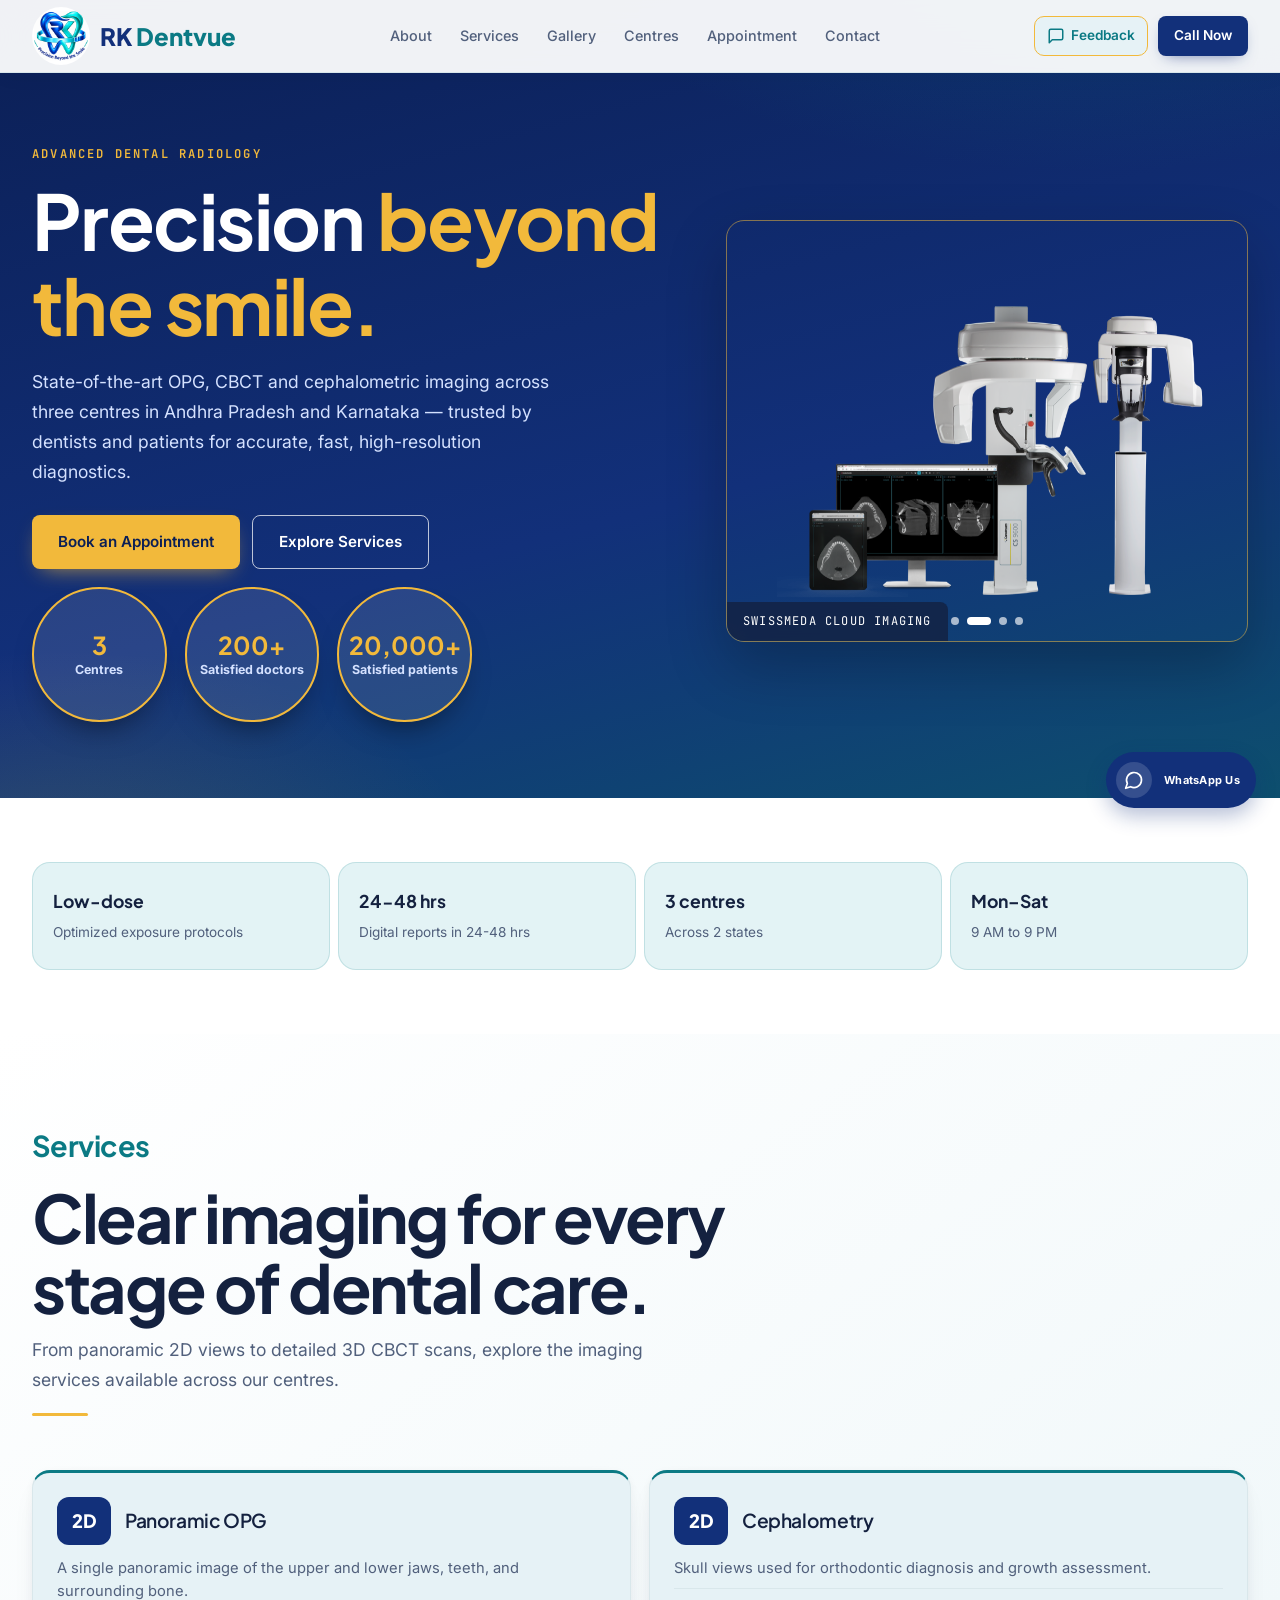
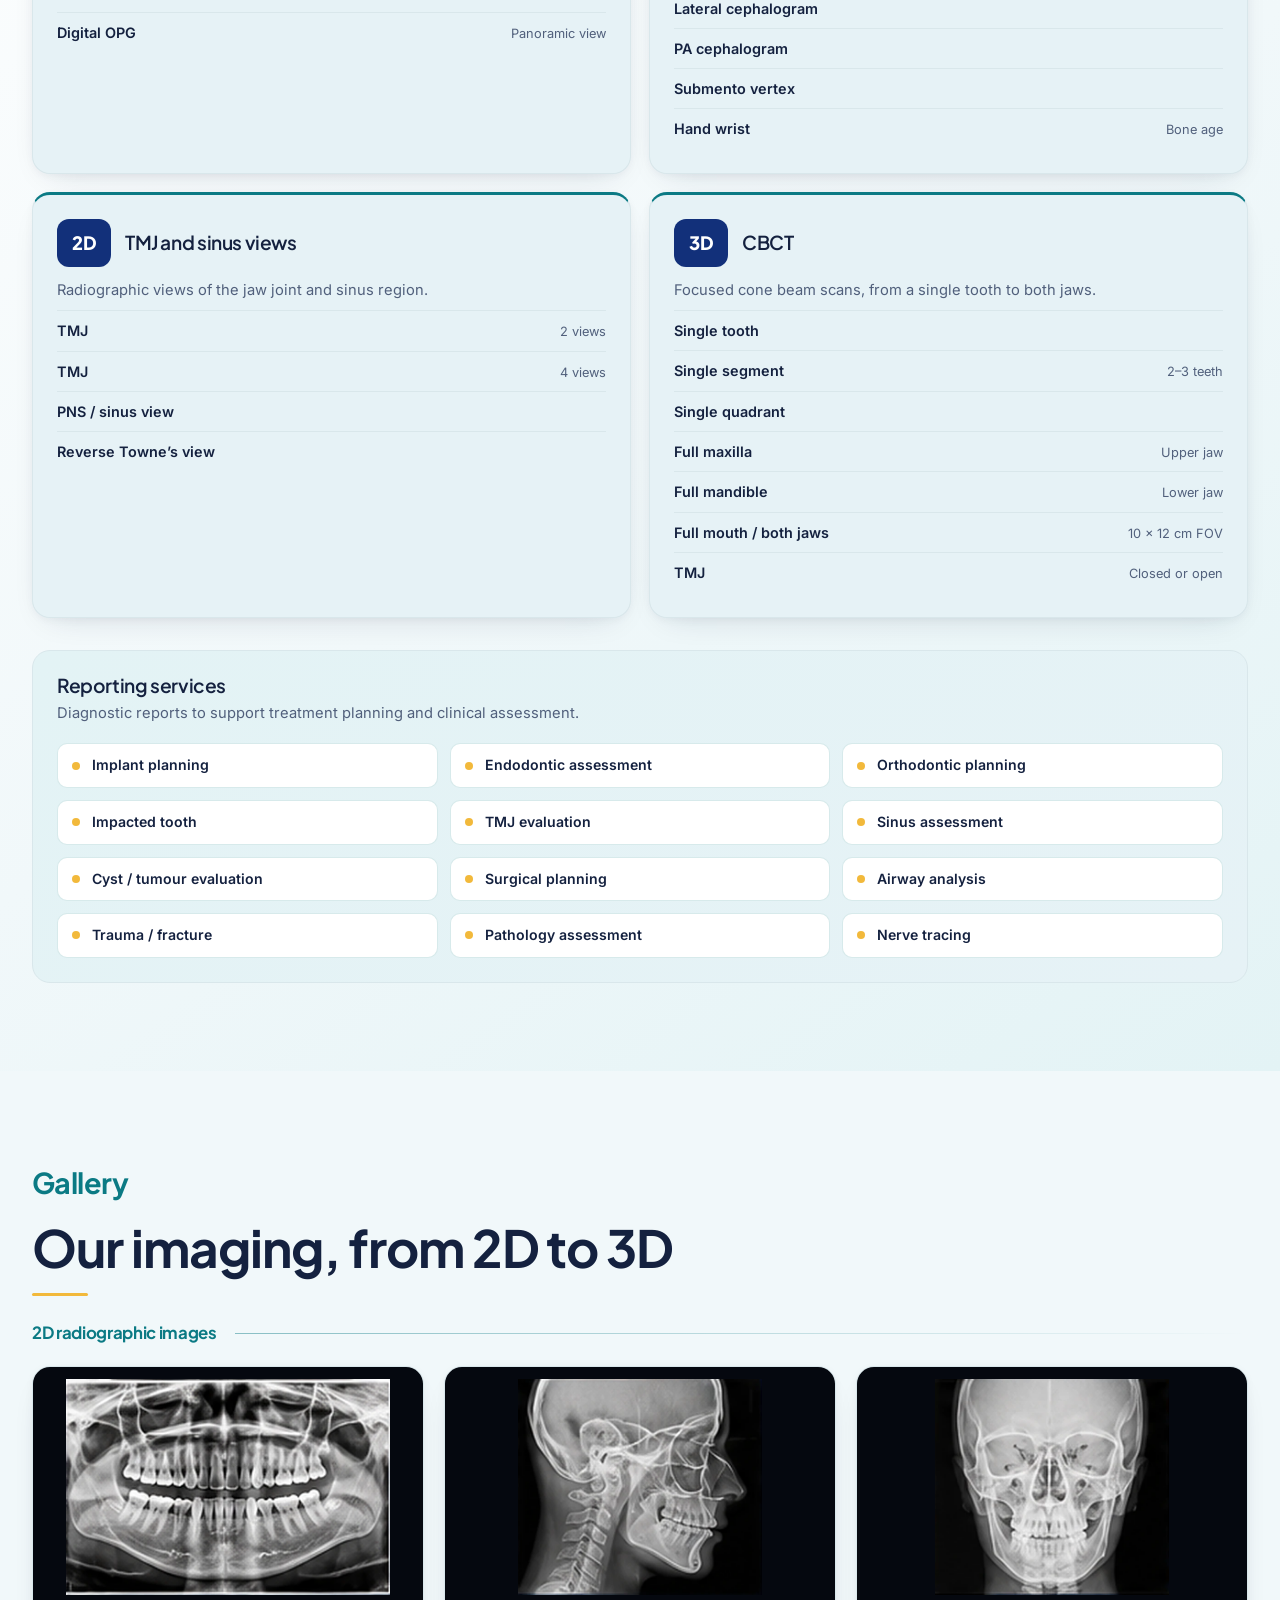
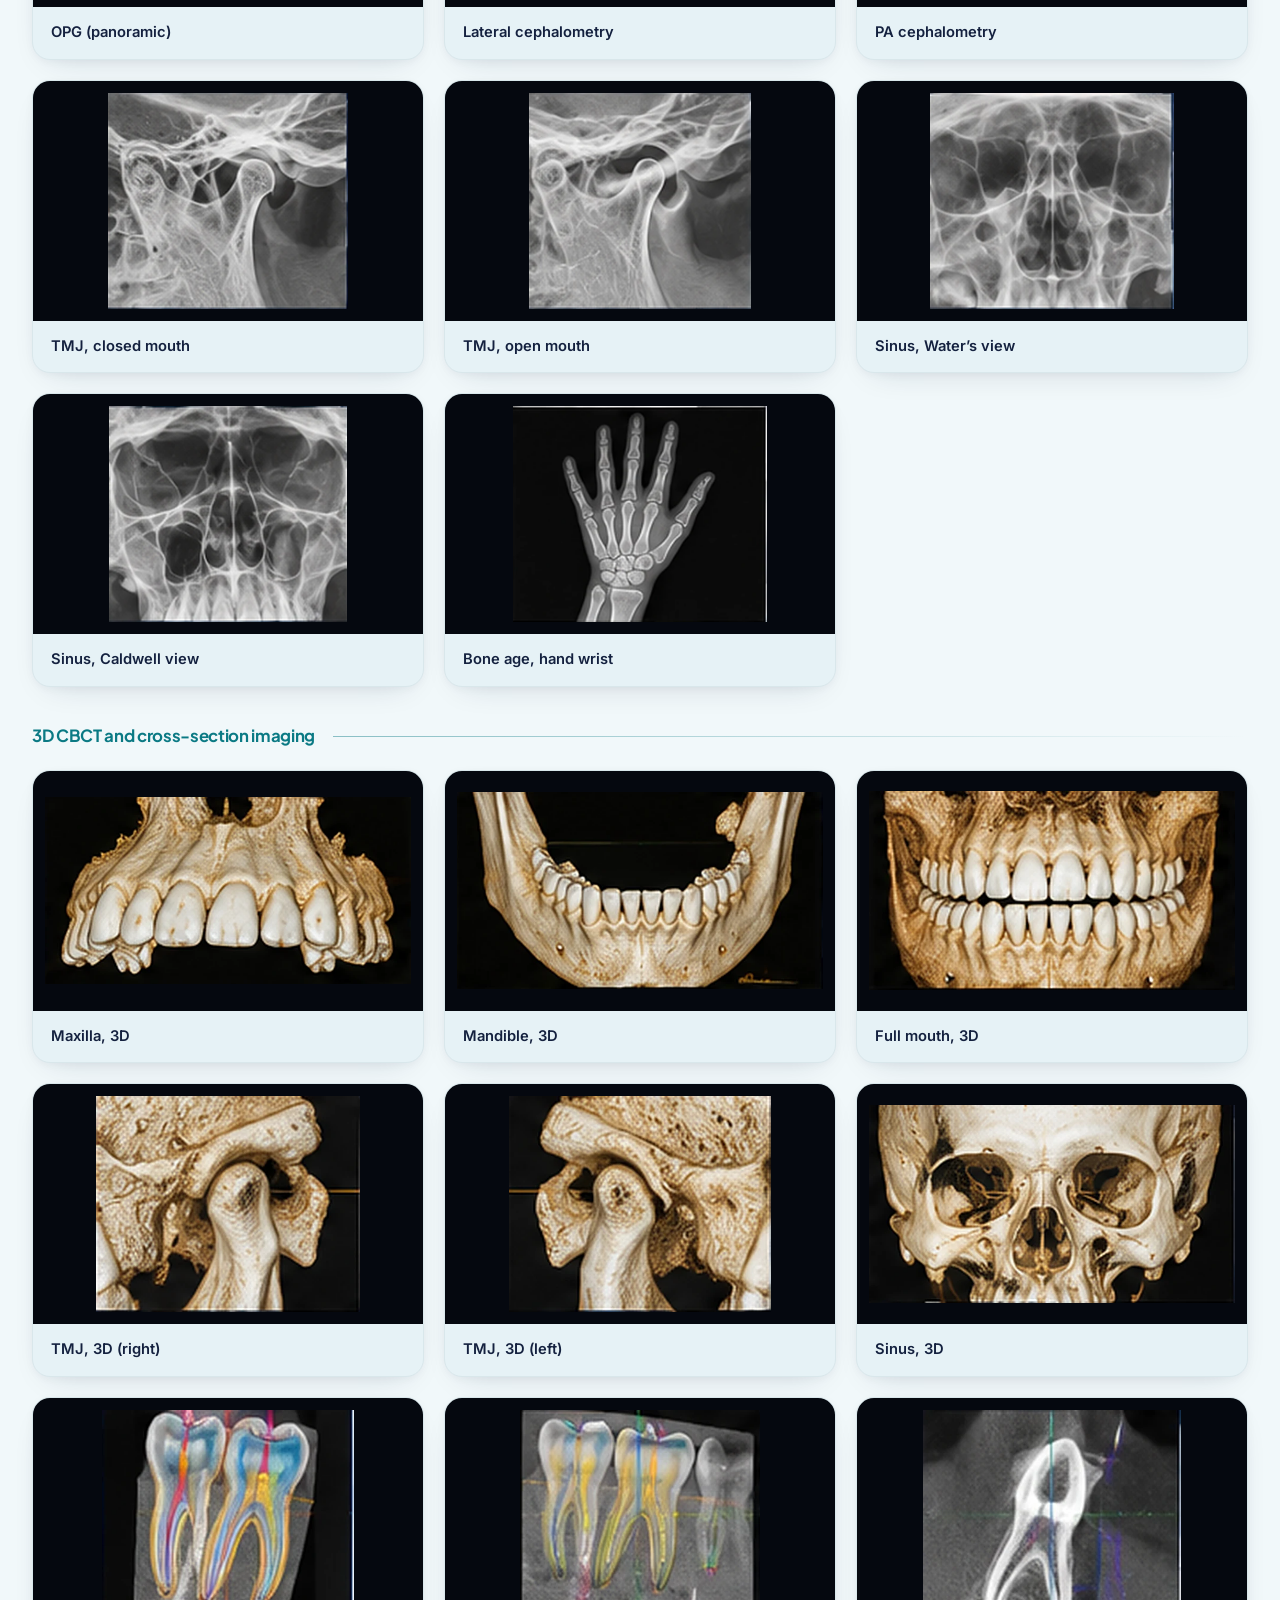
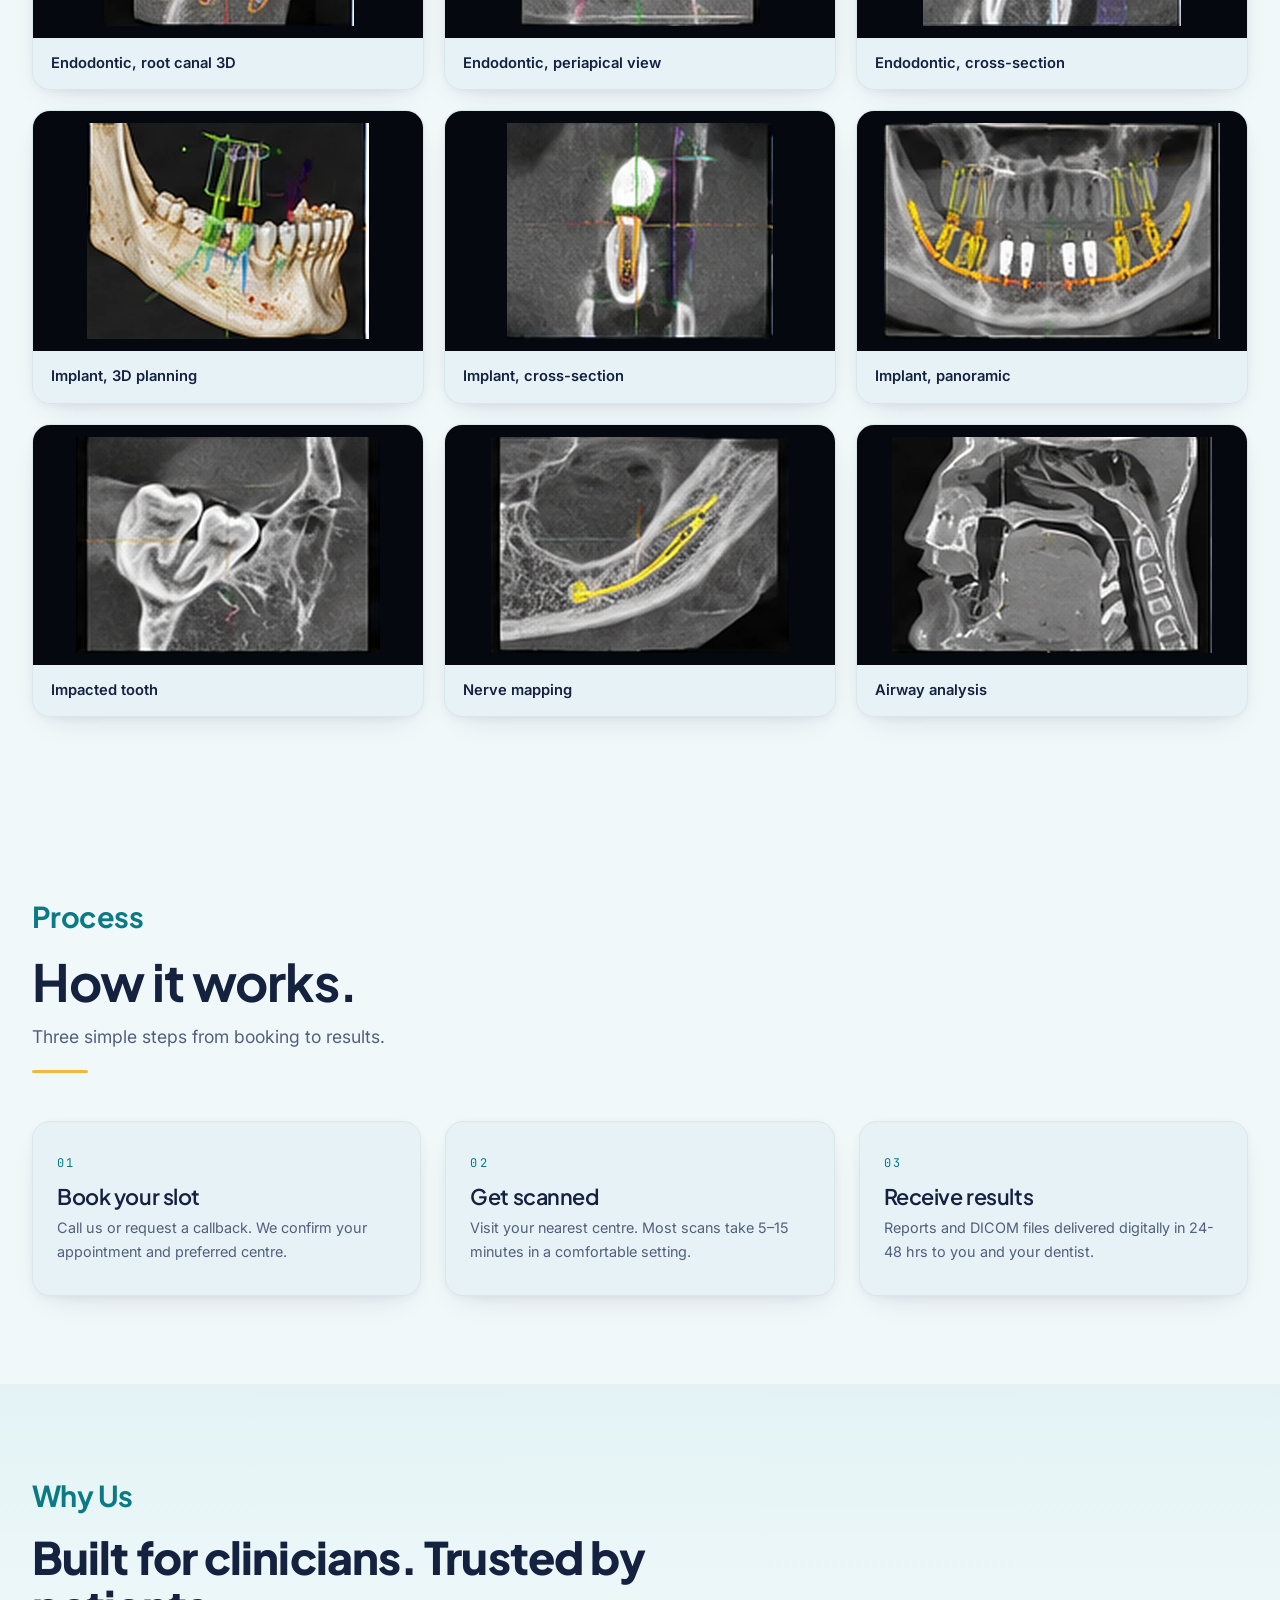
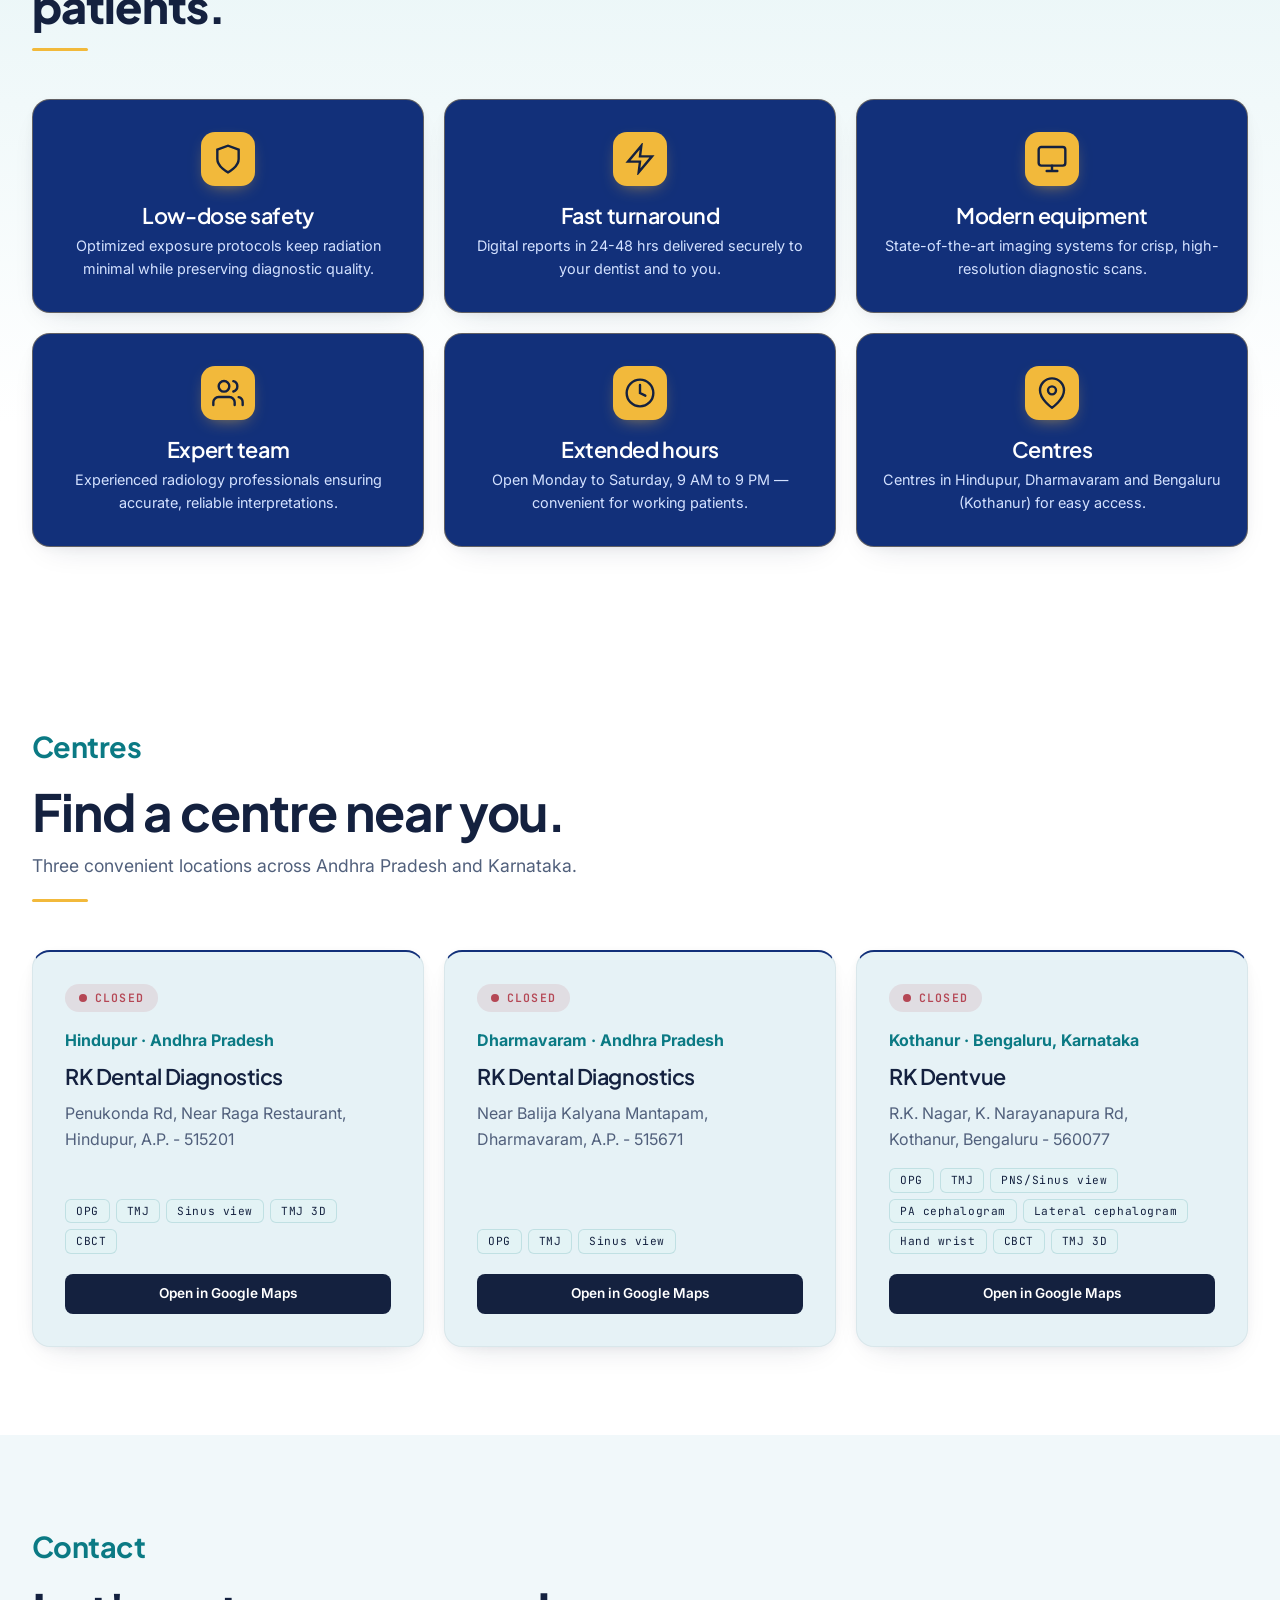
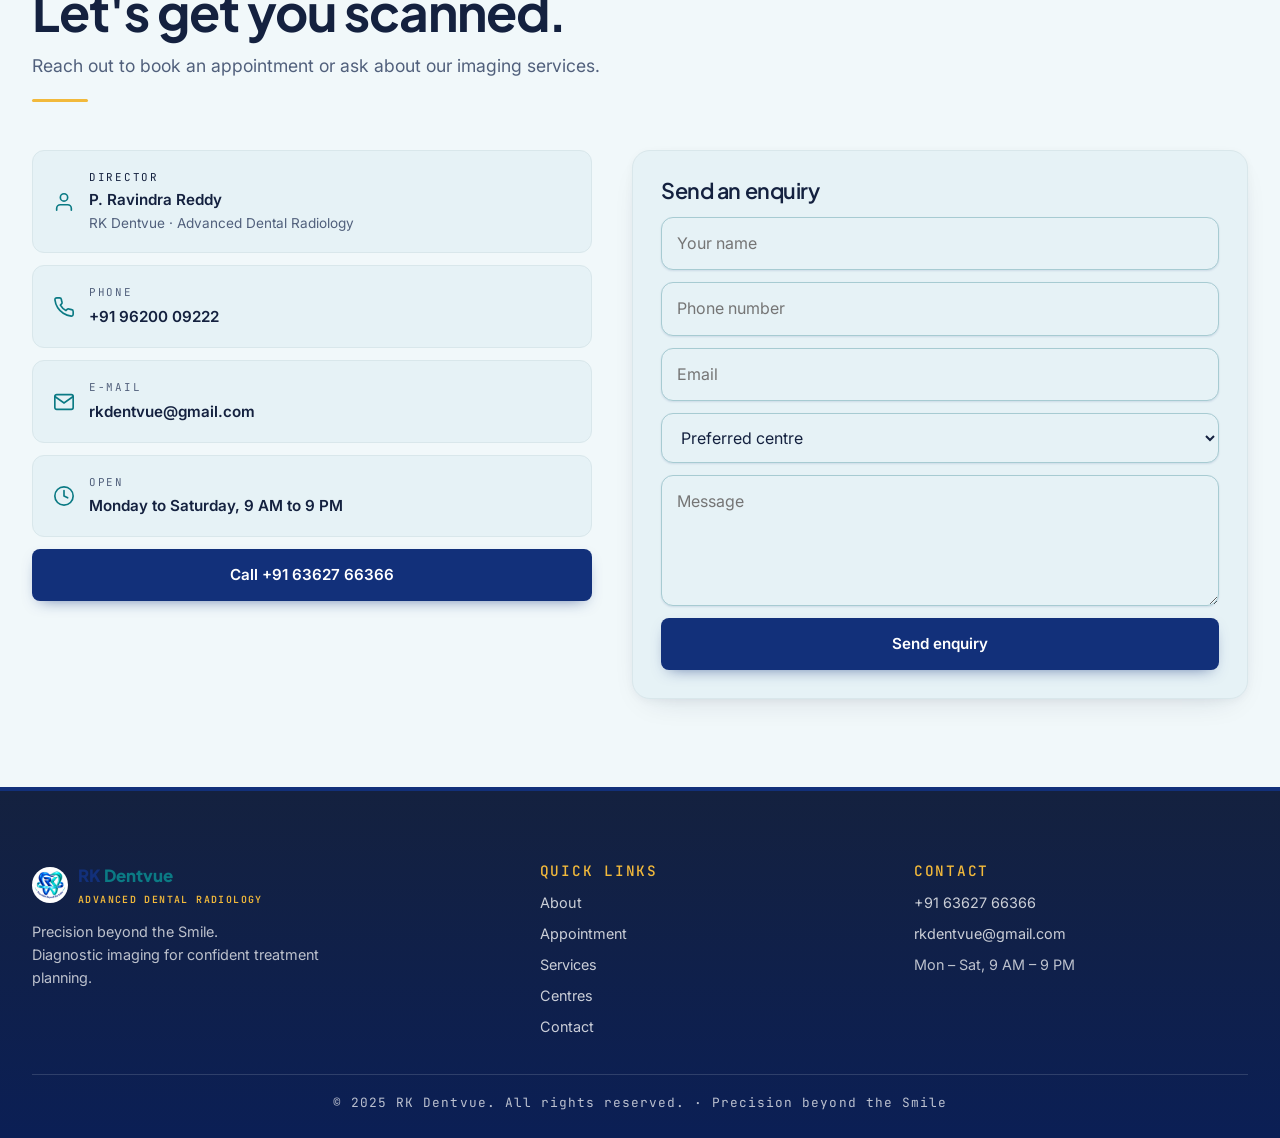
==== commit 93265e74: "new changes" ====
--- a/index.html
+++ b/index.html
@@ -6,14 +6,14 @@
 <meta http-equiv="Pragma" content="no-cache">
 <meta http-equiv="Expires" content="0">
 <meta name="viewport" content="width=device-width,initial-scale=1,viewport-fit=cover">
-<meta name="theme-color" content="#00ADB5">
+<meta name="theme-color" content="#0b1f55">
 <link rel="icon" href="assets/logo.jpg">
 <title>RK Dentvue — Advanced Dental Radiology</title>
 <meta name="description" content="RK Dentvue Centres — Advanced dental radiology (OPG, CBCT, Cephalometry) across Hindupur, Dharmavaram and Bengaluru (Kothanur). Precision beyond the smile.">
 <link rel="preconnect" href="https://fonts.googleapis.com">
 <link rel="preconnect" href="https://fonts.gstatic.com" crossorigin>
 <link href="https://fonts.googleapis.com/css2?family=Plus+Jakarta+Sans:wght@400;500;600;700;800&family=Inter:wght@300;400;500;600&family=JetBrains+Mono:wght@400;500&display=swap" rel="stylesheet">
-<link rel="stylesheet" href="css/style.css?v=15">
+<link rel="stylesheet" href="css/style.css?v=30">
 </head>
 <body>
 <nav class="nav" id="nav">
@@ -22,12 +22,12 @@
       <img src="assets/logo.jpg" alt="RK Dentvue logo" class="brand-logo">
       <div>
         <div class="brand-name"><span class="rk">RK</span> <span class="dv">Dentvue</span></div>
-        <div class="brand-sub">Advanced Dental Radiology</div>
       </div>
     </a>
     <div class="nav-links" id="navLinks">
       <a href="about.html">About</a>
       <a href="index.html#services">Services</a>
+      <a href="index.html#gallery">Gallery</a>
       <a href="index.html#branches">Centres</a>
       <a href="appointment.html">Appointment</a>
       <a href="index.html#contact">Contact</a>
@@ -52,6 +52,11 @@
         <a href="appointment.html" class="btn btn-primary">Book an Appointment</a>
         <a href="#services" class="btn btn-outline">Explore Services</a>
       </div>
+      <div class="stats-grid" aria-label="RK Dentvue in numbers">
+        <div class="stat-item"><strong>3</strong><span>Centres</span></div>
+        <div class="stat-item"><strong>200+</strong><span>Satisfied doctors</span></div>
+        <div class="stat-item"><strong>20,000+</strong><span>Satisfied patients</span></div>
+      </div>
     </div>
     <div class="hero-visual">
       <div class="img-carousel">
@@ -96,40 +101,103 @@
   <div class="container">
     <span class="eyebrow">Services</span>
     <div class="section-head">
-      <h2>Complete dental radiology under one roof.</h2>
-      <p class="lead">From single-tooth detail to full-arch 3D volumes, we offer the full spectrum of dental imaging.</p>
+      <h2>Clear imaging for every stage of dental care.</h2>
+      <p class="lead">From panoramic 2D views to detailed 3D CBCT scans, explore the imaging services available across our centres.</p>
     </div>
     <div class="services-grid">
-      <div class="service-card">
-        <div class="icon"><svg width="24" height="24" viewBox="0 0 24 24" fill="none" stroke="currentColor" stroke-width="2" stroke-linecap="round"><rect x="3" y="3" width="18" height="18" rx="2"/><path d="M3 9h18M9 21V9"/></svg></div>
-        <h3>OPG (Panoramic)</h3>
-        <p>Full-arch panoramic X-ray capturing both jaws in a single scan — ideal for screening, extractions and general assessment.</p>
-      </div>
-      <div class="service-card">
-        <div class="icon"><svg width="24" height="24" viewBox="0 0 24 24" fill="none" stroke="currentColor" stroke-width="2" stroke-linecap="round"><path d="M12 2 2 7l10 5 10-5-10-5z"/><path d="m2 17 10 5 10-5M2 12l10 5 10-5"/></svg></div>
-        <h3>CBCT (3D Imaging)</h3>
-        <p>High-resolution cone-beam CT for implant planning, impacted teeth, pathology and complex endodontic cases.</p>
-      </div>
-      <div class="service-card">
-        <div class="icon"><svg width="24" height="24" viewBox="0 0 24 24" fill="none" stroke="currentColor" stroke-width="2" stroke-linecap="round"><circle cx="12" cy="12" r="9"/><path d="M12 7v5l3 2"/></svg></div>
-        <h3>Cephalometry</h3>
-        <p>Lateral cephalometric radiographs for orthodontic diagnosis, growth analysis and treatment planning.</p>
-      </div>
-      <div class="service-card">
-        <div class="icon"><svg width="24" height="24" viewBox="0 0 24 24" fill="none" stroke="currentColor" stroke-width="2" stroke-linecap="round"><path d="M4 4h16v16H4z"/><path d="M9 9h6v6H9z"/></svg></div>
-        <h3>Intraoral X-rays</h3>
-        <p>Periapical and bitewing radiographs for detailed tooth-level diagnosis and caries detection.</p>
-      </div>
-      <div class="service-card">
-        <div class="icon"><svg width="24" height="24" viewBox="0 0 24 24" fill="none" stroke="currentColor" stroke-width="2" stroke-linecap="round"><path d="M3 12h18M12 3v18"/></svg></div>
-        <h3>Implant Planning</h3>
-        <p>CBCT-based 3D assessment with measurements and nerve mapping for safe implant placement.</p>
-      </div>
-      <div class="service-card">
-        <div class="icon"><svg width="24" height="24" viewBox="0 0 24 24" fill="none" stroke="currentColor" stroke-width="2" stroke-linecap="round"><path d="M21 15v4a2 2 0 0 1-2 2H5a2 2 0 0 1-2-2v-4"/><polyline points="7 10 12 15 17 10"/><line x1="12" y1="15" x2="12" y2="3"/></svg></div>
-        <h3>Digital Reports</h3>
-        <p>Fast, secure digital delivery of scans and reports to referring dentists and patients.</p>
-      </div>
+      <article class="service-card">
+        <div class="service-heading"><span class="service-dimension">2D</span><h3>Panoramic OPG</h3></div>
+        <p>A single panoramic image of the upper and lower jaws, teeth, and surrounding bone.</p>
+        <ul class="service-list"><li><span>Digital OPG</span><small>Panoramic view</small></li></ul>
+      </article>
+      <article class="service-card">
+        <div class="service-heading"><span class="service-dimension">2D</span><h3>Cephalometry</h3></div>
+        <p>Skull views used for orthodontic diagnosis and growth assessment.</p>
+        <ul class="service-list">
+          <li><span>Lateral cephalogram</span></li>
+          <li><span>PA cephalogram</span></li>
+          <li><span>Submento vertex</span></li>
+          <li><span>Hand wrist</span><small>Bone age</small></li>
+        </ul>
+      </article>
+      <article class="service-card">
+        <div class="service-heading"><span class="service-dimension">2D</span><h3>TMJ and sinus views</h3></div>
+        <p>Radiographic views of the jaw joint and sinus region.</p>
+        <ul class="service-list">
+          <li><span>TMJ</span><small>2 views</small></li>
+          <li><span>TMJ</span><small>4 views</small></li>
+          <li><span>PNS / sinus view</span></li>
+          <li><span>Reverse Towne’s view</span></li>
+        </ul>
+      </article>
+      <article class="service-card">
+        <div class="service-heading"><span class="service-dimension">3D</span><h3>CBCT</h3></div>
+        <p>Focused cone beam scans, from a single tooth to both jaws.</p>
+        <ul class="service-list">
+          <li><span>Single tooth</span></li>
+          <li><span>Single segment</span><small>2–3 teeth</small></li>
+          <li><span>Single quadrant</span></li>
+          <li><span>Full maxilla</span><small>Upper jaw</small></li>
+          <li><span>Full mandible</span><small>Lower jaw</small></li>
+          <li><span>Full mouth / both jaws</span><small>10 × 12 cm FOV</small></li>
+          <li><span>TMJ</span><small>Closed or open</small></li>
+        </ul>
+      </article>
+    </div>
+    <div class="service-reporting">
+      <h3>Reporting services</h3>
+      <p>Diagnostic reports to support treatment planning and clinical assessment.</p>
+      <ul class="reporting-list">
+        <li>Implant planning</li>
+        <li>Endodontic assessment</li>
+        <li>Orthodontic planning</li>
+        <li>Impacted tooth</li>
+        <li>TMJ evaluation</li>
+        <li>Sinus assessment</li>
+        <li>Cyst / tumour evaluation</li>
+        <li>Surgical planning</li>
+        <li>Airway analysis</li>
+        <li>Trauma / fracture</li>
+        <li>Pathology assessment</li>
+        <li>Nerve tracing</li>
+      </ul>
+    </div>
+  </div>
+</section>
+<section class="section imaging-section" id="gallery">
+  <div class="container">
+    <span class="eyebrow">Gallery</span>
+    <div class="section-head">
+      <h2>Our imaging, from 2D to 3D</h2>
+    </div>
+    <h3 class="imaging-subhead">2D radiographic images</h3>
+    <div class="imaging-gallery">
+      <figure class="imaging-tile"><img src="assets/gallery/2d-opg.webp" alt="OPG (panoramic)" loading="lazy"><figcaption>OPG (panoramic)</figcaption></figure>
+      <figure class="imaging-tile"><img src="assets/gallery/2d-lateral-cephalometry.webp" alt="Lateral cephalometry" loading="lazy"><figcaption>Lateral cephalometry</figcaption></figure>
+      <figure class="imaging-tile"><img src="assets/gallery/2d-pa-cephalometry.webp" alt="PA cephalometry" loading="lazy"><figcaption>PA cephalometry</figcaption></figure>
+      <figure class="imaging-tile"><img src="assets/gallery/2d-tmj-closed.webp" alt="TMJ, closed mouth" loading="lazy"><figcaption>TMJ, closed mouth</figcaption></figure>
+      <figure class="imaging-tile"><img src="assets/gallery/2d-tmj-open.webp" alt="TMJ, open mouth" loading="lazy"><figcaption>TMJ, open mouth</figcaption></figure>
+      <figure class="imaging-tile"><img src="assets/gallery/2d-sinus-waters.webp" alt="Sinus, Water’s view" loading="lazy"><figcaption>Sinus, Water’s view</figcaption></figure>
+      <figure class="imaging-tile"><img src="assets/gallery/2d-sinus-caldwell.webp" alt="Sinus, Caldwell view" loading="lazy"><figcaption>Sinus, Caldwell view</figcaption></figure>
+      <figure class="imaging-tile"><img src="assets/gallery/2d-bone-age-hand-wrist.webp" alt="Bone age, hand wrist" loading="lazy"><figcaption>Bone age, hand wrist</figcaption></figure>
+    </div>
+    <h3 class="imaging-subhead">3D CBCT and cross-section imaging</h3>
+    <div class="imaging-gallery">
+      <figure class="imaging-tile"><img src="assets/gallery/3d-maxilla.webp" alt="Maxilla, 3D" loading="lazy"><figcaption>Maxilla, 3D</figcaption></figure>
+      <figure class="imaging-tile"><img src="assets/gallery/3d-mandible.webp" alt="Mandible, 3D" loading="lazy"><figcaption>Mandible, 3D</figcaption></figure>
+      <figure class="imaging-tile"><img src="assets/gallery/3d-full-mouth.webp" alt="Full mouth, 3D" loading="lazy"><figcaption>Full mouth, 3D</figcaption></figure>
+      <figure class="imaging-tile"><img src="assets/gallery/3d-tmj-right.webp" alt="TMJ, 3D (right)" loading="lazy"><figcaption>TMJ, 3D (right)</figcaption></figure>
+      <figure class="imaging-tile"><img src="assets/gallery/3d-tmj-left.webp" alt="TMJ, 3D (left)" loading="lazy"><figcaption>TMJ, 3D (left)</figcaption></figure>
+      <figure class="imaging-tile"><img src="assets/gallery/3d-sinus.webp" alt="Sinus, 3D" loading="lazy"><figcaption>Sinus, 3D</figcaption></figure>
+      <figure class="imaging-tile"><img src="assets/gallery/3d-endodontic-root-canal.webp" alt="Endodontic, root canal 3D" loading="lazy"><figcaption>Endodontic, root canal 3D</figcaption></figure>
+      <figure class="imaging-tile"><img src="assets/gallery/3d-endodontic-periapical.webp" alt="Endodontic, periapical view" loading="lazy"><figcaption>Endodontic, periapical view</figcaption></figure>
+      <figure class="imaging-tile"><img src="assets/gallery/3d-endodontic-cross-section.webp" alt="Endodontic, cross-section" loading="lazy"><figcaption>Endodontic, cross-section</figcaption></figure>
+      <figure class="imaging-tile"><img src="assets/gallery/3d-implant-planning.webp" alt="Implant, 3D planning" loading="lazy"><figcaption>Implant, 3D planning</figcaption></figure>
+      <figure class="imaging-tile"><img src="assets/gallery/3d-implant-cross-section.webp" alt="Implant, cross-section" loading="lazy"><figcaption>Implant, cross-section</figcaption></figure>
+      <figure class="imaging-tile"><img src="assets/gallery/3d-implant-panoramic.webp" alt="Implant, panoramic" loading="lazy"><figcaption>Implant, panoramic</figcaption></figure>
+      <figure class="imaging-tile"><img src="assets/gallery/3d-impacted-tooth.webp" alt="Impacted tooth" loading="lazy"><figcaption>Impacted tooth</figcaption></figure>
+      <figure class="imaging-tile"><img src="assets/gallery/3d-nerve-mapping.webp" alt="Nerve mapping" loading="lazy"><figcaption>Nerve mapping</figcaption></figure>
+      <figure class="imaging-tile"><img src="assets/gallery/3d-airway-analysis.webp" alt="Airway analysis" loading="lazy"><figcaption>Airway analysis</figcaption></figure>
     </div>
   </div>
 </section>
@@ -163,7 +231,7 @@
   <div class="container">
     <span class="eyebrow">Why Us</span>
     <div class="section-head">
-      <h2 style="font-size:2.8rem !important;font-weight:800 !important">Built for clinicians. Trusted by patients.</h2>
+      <h2>Built for clinicians. Trusted by patients.</h2>
     </div>
     <div class="why-grid">
       <div class="why-card">
@@ -177,23 +245,23 @@
         <p>Digital reports in 24-48 hrs delivered securely to your dentist and to you.</p>
       </div>
       <div class="why-card">
+        <div class="ico"><svg width="28" height="28" viewBox="0 0 24 24" fill="none" stroke="currentColor" stroke-width="1.8" stroke-linecap="round"><rect x="2" y="3" width="20" height="14" rx="2"/><path d="M8 21h8M12 17v4"/></svg></div>
+        <h3>Modern equipment</h3>
+        <p>State-of-the-art imaging systems for crisp, high-resolution diagnostic scans.</p>
+      </div>
+      <div class="why-card">
+        <div class="ico"><svg width="28" height="28" viewBox="0 0 24 24" fill="none" stroke="currentColor" stroke-width="1.8" stroke-linecap="round"><path d="M17 21v-2a4 4 0 0 0-4-4H5a4 4 0 0 0-4 4v2"/><circle cx="9" cy="7" r="4"/><path d="M23 21v-2a4 4 0 0 0-3-3.87M16 3.13a4 4 0 0 1 0 7.75"/></svg></div>
+        <h3>Expert team</h3>
+        <p>Experienced radiology professionals ensuring accurate, reliable interpretations.</p>
+      </div>
+      <div class="why-card">
         <div class="ico"><svg width="28" height="28" viewBox="0 0 24 24" fill="none" stroke="currentColor" stroke-width="1.8" stroke-linecap="round"><circle cx="12" cy="12" r="10"/><path d="M12 6v6l4 2"/></svg></div>
         <h3>Extended hours</h3>
         <p>Open Monday to Saturday, 9 AM to 9 PM — convenient for working patients.</p>
       </div>
       <div class="why-card">
-        <div class="ico"><svg width="28" height="28" viewBox="0 0 24 24" fill="none" stroke="currentColor" stroke-width="1.8" stroke-linecap="round"><path d="M17 21v-2a4 4 0 0 0-4-4H5a4 4 0 0 0-4 4v2"/><circle cx="9" cy="7" r="4"/><path d="M23 21v-2a4 4 0 0 0-3-3.87M16 3.13a4 4 0 0 1 0 7.75"/></svg></div>
-        <h3>Expert team</h3>
-        <p>Experienced radiology professionals ensuring accurate, reliable interpretations.</p>
-      </div>
-      <div class="why-card">
-        <div class="ico"><svg width="28" height="28" viewBox="0 0 24 24" fill="none" stroke="currentColor" stroke-width="1.8" stroke-linecap="round"><rect x="2" y="3" width="20" height="14" rx="2"/><path d="M8 21h8M12 17v4"/></svg></div>
-        <h3>Modern equipment</h3>
-        <p>State-of-the-art imaging systems for crisp, high-resolution diagnostic scans.</p>
-      </div>
-      <div class="why-card">
         <div class="ico"><svg width="28" height="28" viewBox="0 0 24 24" fill="none" stroke="currentColor" stroke-width="1.8" stroke-linecap="round"><path d="M21 10c0 7-9 13-9 13s-9-6-9-13a9 9 0 0 1 18 0z"/><circle cx="12" cy="10" r="3"/></svg></div>
-        <h3>Three locations</h3>
+        <h3>Centres</h3>
         <p>Centres in Hindupur, Dharmavaram and Bengaluru (Kothanur) for easy access.</p>
       </div>
     </div>
@@ -208,7 +276,7 @@
     </div>
     <div class="branches">
       <div class="branch">
-        <span data-status class="status-badge status-open" style="align-self:flex-start;margin-bottom:4px"><span class="status-dot"></span> Open Now</span>
+        <span data-status="regular" class="status-badge status-open"><span class="status-dot"></span> Open Now</span>
         <span class="area">Hindupur · Andhra Pradesh</span>
         <h3>RK Dental Diagnostics</h3>
         <p>Penukonda Rd, Near Raga Restaurant,<br>Hindupur, A.P. - 515201</p>
@@ -216,7 +284,7 @@
         <a href="https://www.google.com/maps/place/RK+DENTAL+DIAGNOSTICS/@13.8373229,77.4943299,17z/data=!3m1!5s0x3bb1a3bcbdb1ceaf:0xa7b1ae4fb9604230!4m10!1m2!2m1!1sFirst+floor,+Door+no+26,+RK+DENTAL+DIAGNOSTICS,+Balaji+Nagar,+CMR+enclave,+4-864-18%2F1,+near+Raga+Restaurant,+behind+Eshwar+TVS+Showroom,+Mukkidipeta,+Hindupuram,+Andhra+Pradesh+515201!3m6!1s0x3bb1a30064a11f7d:0x82b431c0fbac6845!8m2!3d13.8373198!4d77.4969357![base64]!16s%2Fg%2F11yyqjggyn?entry=ttu&g_ep=EgoyMDI2MTAyOC4wIKXMDSoASAFQAw%3D%3D" target="_blank" rel="noopener" class="btn btn-dark btn-sm" style="width:100%">Open in Google Maps</a>
       </div>
       <div class="branch">
-        <span data-status class="status-badge status-open" style="align-self:flex-start;margin-bottom:4px"><span class="status-dot"></span> Open Now</span>
+        <span data-status="regular" class="status-badge status-open"><span class="status-dot"></span> Open Now</span>
         <span class="area">Dharmavaram · Andhra Pradesh</span>
         <h3>RK Dental Diagnostics</h3>
         <p>Near Balija Kalyana Mantapam,<br>Dharmavaram, A.P. - 515671</p>
@@ -224,7 +292,7 @@
         <a href="https://www.google.com/maps/place/RK+Dental+Diagnostics/@14.4196776,77.7215804,17z/data=!3m1!4b1!4m6!3m5!1s0x3bb1433397ad4bb9:0xcddf1558645788e9!8m2!3d14.4196776!4d77.7241553!16s%2Fg%2F11nq3pwlcd?entry=ttu&g_ep=EgoyMDI2MTAyOC4wIKXMDSoASAFQAw%3D%3D" target="_blank" rel="noopener" class="btn btn-dark btn-sm" style="width:100%">Open in Google Maps</a>
       </div>
       <div class="branch">
-        <span data-status class="status-badge status-open" style="align-self:flex-start;margin-bottom:4px"><span class="status-dot"></span> Open Now</span>
+        <span data-status="bengaluru" class="status-badge status-opening"><span class="status-dot"></span> Opening soon · 22 Nov</span>
         <span class="area">Kothanur · Bengaluru, Karnataka</span>
         <h3>RK Dentvue</h3>
         <p>R.K. Nagar, K. Narayanapura Rd,<br>Kothanur, Bengaluru - 560077</p>
@@ -405,6 +473,6 @@
     <span class="whatsapp-icon"><svg viewBox="0 0 24 24" fill="none" stroke="currentColor" stroke-width="2" stroke-linecap="round" stroke-linejoin="round" aria-hidden="true"><path d="M7.9 20A9 9 0 1 0 4 16.1L2 22Z"></path></svg></span>
     <span class="whatsapp-text">WhatsApp Us</span>
   </a>
-<script src="js/main.js"></script>
+<script src="js/main.js?v=4"></script>
 </body>
 </html>
--- a/css/style.css
+++ b/css/style.css
@@ -1,11 +1,11 @@
 /* RK Dentvue — professional premium stylesheet */
 :root{
-  --primary:#00ADB5; --primary-2:#00777d; --accent:#FFD54F; --accent-strong:#8a6500; --accent-soft:#fff8e1;
-  --ink-rgb:9,30,62; --primary-rgb:0,173,181; --primary-2-rgb:0,119,125; --accent-rgb:255,213,79; --white-rgb:255,255,255;
-  --ink-deep:#051428; --ink-soft:#102947; --ink-soft-2:#142b49;
-  --bg:#ffffff; --bg-2:#f8f8f5; --card:#ffffff; --ink:#091E3E; --muted:#65717f; --muted-2:#94a3b8;
-  --line:#e8e9e6; --line-strong:#d5d8d5;
-  --success:#087d62; --success-rgb:8,125,98; --danger:#b54755; --danger-rgb:181,71,85;
+  --primary:#12307a; --primary-2:#0b7a84; --accent:#F2B93B; --accent-strong:#9A6700; --accent-soft:#fff6dd;
+  --ink-rgb:20,33,63; --primary-rgb:18,48,122; --primary-2-rgb:11,122,132; --accent-rgb:242,185,59; --white-rgb:255,255,255;
+  --ink-deep:#0b1f55; --ink-soft:#12307a; --ink-soft-2:#0d4f6e;
+  --bg:#ffffff; --bg-2:#f1f8fa; --card:#e6f2f6; --ink:#14213f; --muted:#51607c; --muted-2:#94a3b8;
+  --line:#d9e7eb; --line-strong:#a7cbd2;
+  --success:#1e9e5a; --success-rgb:30,158,90; --danger:#b54755; --danger-rgb:181,71,85;
   --shadow:0 2px 8px rgba(var(--ink-rgb),.04),0 12px 32px -18px rgba(var(--ink-rgb),.2);
   --shadow-lg:0 8px 20px rgba(var(--ink-rgb),.06),0 28px 56px -28px rgba(var(--ink-rgb),.24);
   --r:18px; --r-sm:12px;
@@ -13,7 +13,7 @@
   --max:1280px;
   --form-card:var(--card); --form-border:var(--line); --input-bg:var(--card); --input-border:var(--line-strong);
   --card-tint:var(--card); --card-tint-border:var(--line);
-  --service-tint:#f0f8f7; --service-tint-border:rgba(var(--primary-rgb),.16);
+  --service-tint:#e3f3f5; --service-tint-border:rgba(var(--primary-2-rgb),.16);
   --branch-border:rgba(var(--primary-rgb),.2);
   --chip-bg:var(--service-tint); --chip-border:var(--service-tint-border); --chip-text:var(--ink);
 }
@@ -31,6 +31,7 @@
 #branches{background:var(--bg)}
 #process,#contact{background:var(--bg-2)}
 #why{background:linear-gradient(180deg,var(--service-tint),var(--bg) 75%)}
+#why .section-head h2{font-size:clamp(2rem,4vw,2.8rem);font-weight:800}
 .section-head{max-width:720px;margin-bottom:48px;position:relative}
 .section-head::after{content:'';display:block;width:56px;height:3px;margin-top:18px;background:var(--accent);border-radius:4px}
 .eyebrow{display:inline-block;font-family:var(--f-mono);font-size:.76rem;letter-spacing:.18em;text-transform:uppercase;font-weight:600;color:var(--primary-2);margin-bottom:14px}
@@ -51,8 +52,8 @@
 .grid-3{grid-template-columns:repeat(3,1fr)}
 @media (max-width:900px){.grid-2,.grid-3{grid-template-columns:1fr}}
 .btn{display:inline-flex;align-items:center;justify-content:center;gap:10px;padding:14px 26px;border-radius:8px;font-weight:600;font-size:.95rem;transition:background .2s,color .2s,box-shadow .2s,transform .15s}
-.btn-primary{background:var(--primary);color:var(--ink);box-shadow:0 6px 16px -8px rgba(var(--primary-rgb),.7)}
-.btn-primary:hover{background:var(--primary-2);transform:translateY(-2px);box-shadow:0 10px 22px -10px rgba(var(--primary-2-rgb),.55)}
+.btn-primary{background:var(--primary);color:#fff;box-shadow:0 6px 16px -8px rgba(var(--primary-rgb),.7)}
+.btn-primary:hover{background:var(--primary-2);color:#fff;transform:translateY(-2px);box-shadow:0 10px 22px -10px rgba(var(--primary-2-rgb),.55)}
 .btn-outline{background:transparent;color:var(--primary-2);border:1.5px solid var(--primary)}
 .btn-outline:hover{background:var(--primary-2);color:#fff;border-color:var(--primary-2)}
 .btn-ghost{background:rgba(255,255,255,.15);color:#fff;border:1.5px solid rgba(255,255,255,.3)}
@@ -60,7 +61,7 @@
 .btn-dark{background:var(--ink);color:#fff}
 .btn-dark:hover{background:var(--primary-2)}
 .btn-sm{padding:9px 16px;font-size:.85rem}
-.whatsapp-btn{position:relative;padding:9px 14px;border-radius:24px;background:var(--primary);color:var(--ink);display:inline-flex;align-items:center;gap:8px;font-weight:600;transition:all .2s}
+.whatsapp-btn{position:relative;padding:9px 14px;border-radius:24px;background:var(--primary);color:#fff;display:inline-flex;align-items:center;gap:8px;font-weight:600;transition:all .2s}
 .whatsapp-btn:hover{background:var(--primary-2);transform:translateY(-1px);box-shadow:0 4px 12px rgba(var(--primary-rgb),.3)}
 .whatsapp-btn svg{width:18px;height:18px}
 /* Floating WhatsApp Chat Button */
@@ -107,9 +108,8 @@
 .nav{position:fixed;top:0;left:0;right:0;z-index:50;background:rgba(var(--white-rgb),.94);backdrop-filter:blur(16px);-webkit-backdrop-filter:blur(16px);border-bottom:1px solid var(--line);box-shadow:0 4px 20px rgba(var(--ink-rgb),.035)}
 .nav-inner{display:flex;align-items:center;justify-content:space-between;height:72px;gap:24px}
 .brand{display:flex;align-items:center;gap:10px}
-.brand-logo{width:36px;height:36px;border-radius:50%;object-fit:cover}
-.brand-name{font-family:var(--f-display);font-weight:800;color:var(--ink);font-size:1.05rem;line-height:1}
-.brand-sub{font-family:var(--f-mono);font-size:.62rem;color:var(--muted);letter-spacing:.14em;text-transform:uppercase;margin-top:2px}
+.brand-logo{width:58px;height:58px;border-radius:50%;object-fit:cover}
+.brand-name{font-family:var(--f-display);font-weight:800;color:var(--ink);font-size:1.5rem;line-height:1}
 .nav-links{display:flex;gap:28px}
 .nav-links a{color:var(--muted);font-weight:500;font-size:.9rem;transition:color .2s}
 .nav-links a:hover{color:var(--primary-2)}
@@ -120,14 +120,34 @@
 .status-badge{display:inline-flex;align-items:center;gap:8px;padding:6px 14px;border-radius:999px;font-family:var(--f-mono);font-size:.72rem;font-weight:600;letter-spacing:.1em;text-transform:uppercase}
 .status-open{background:rgba(var(--success-rgb),.12);color:var(--success)}
 .status-closed{background:rgba(var(--danger-rgb),.12);color:var(--danger)}
-.hero{padding:150px 0 90px;background:linear-gradient(120deg,var(--bg) 0%,var(--service-tint) 65%,var(--accent-soft) 100%);position:relative;overflow:hidden}
-.hero::before{content:'';position:absolute;inset:0;background:radial-gradient(circle at 84% 12%,rgba(var(--primary-rgb),.1),transparent 38%),radial-gradient(circle at 8% 90%,rgba(var(--accent-rgb),.1),transparent 36%);pointer-events:none}
+.status-opening{position:relative;isolation:isolate;background-color:var(--ink-deep);background-image:linear-gradient(110deg,var(--ink-deep) 0%,var(--primary) 38%,var(--primary-2) 50%,var(--primary) 62%,var(--ink-deep) 100%);background-size:220% 100%;background-position:100% 0;color:#fff;border:1px solid var(--accent);box-shadow:0 3px 14px rgba(var(--primary-rgb),.25),0 0 0 1px rgba(var(--accent-rgb),.16);animation:opening-sheen 5.5s ease-in-out infinite}
+.status-opening .status-dot{position:relative;flex:0 0 8px;background:var(--accent);box-shadow:0 0 8px rgba(var(--accent-rgb),.65);animation:opening-beacon 2.3s ease-in-out infinite}
+@keyframes opening-sheen{
+  0%,18%{background-position:100% 0}
+  56%,100%{background-position:-100% 0}
+}
+@keyframes opening-beacon{
+  0%,100%{box-shadow:0 0 0 0 rgba(var(--accent-rgb),0)}
+  50%{box-shadow:0 0 0 3px rgba(var(--accent-rgb),.42),0 0 10px rgba(var(--accent-rgb),.5)}
+}
+@keyframes opening-ripple{
+  0%{transform:scale(.75);opacity:.8}
+  75%,100%{transform:scale(2.2);opacity:0}
+}
+.hero{padding:140px 0 76px;background:linear-gradient(165deg,var(--ink-deep),var(--primary) 60%,var(--ink-soft-2));position:relative;overflow:hidden}
+.hero::before{content:'';position:absolute;inset:0;background:radial-gradient(900px 420px at 85% -10%,rgba(var(--primary-2-rgb),.24),transparent 60%),radial-gradient(700px 380px at 5% 110%,rgba(var(--accent-rgb),.14),transparent 60%);pointer-events:none}
 .hero-grid{display:grid;grid-template-columns:1.1fr .9fr;gap:56px;align-items:center;position:relative}
 @media (max-width:900px){.hero-grid{grid-template-columns:1fr;gap:40px}}
 .hero-copy h1{margin-bottom:20px}
-.hero-copy h1 .accent{color:var(--primary-2)}
-.hero-desc{font-size:1.1rem;color:var(--muted);max-width:540px;line-height:1.7;margin-bottom:32px}
-.hero-cta{display:flex;gap:12px;flex-wrap:wrap;margin-bottom:36px}
+.hero-copy h1,.hero-copy h1 .accent,.hero h1{color:#fff}
+.hero-copy h1 .accent,.hero h1 .accent{color:var(--accent)}
+.hero .eyebrow{color:var(--accent)}
+.hero-desc{font-size:1.1rem;color:#d4e1ff;max-width:540px;line-height:1.7;margin-bottom:28px}
+.hero-cta{display:flex;gap:12px;flex-wrap:wrap;margin-bottom:18px}
+.hero .btn-primary{background:var(--accent);color:var(--ink-deep);box-shadow:0 8px 22px -10px rgba(var(--accent-rgb),.8)}
+.hero .btn-primary:hover{background:#fff;color:var(--ink-deep)}
+.hero .btn-outline{color:#fff;border-color:rgba(var(--white-rgb),.72)}
+.hero .btn-outline:hover{background:#fff;color:var(--ink-deep);border-color:#fff}
 .hero-stats{display:flex;gap:36px;flex-wrap:wrap;padding-top:28px;border-top:1px solid var(--line)}
 .hero-stats div{display:flex;flex-direction:column;gap:2px}
 .hero-stats strong{font-family:var(--f-display);font-size:1.8rem;font-weight:800;color:var(--ink)}
@@ -162,30 +182,46 @@
 .about-list li svg{flex:none;color:var(--primary-2);margin-top:3px}
 .about-card{background:var(--bg-2);border:1px solid var(--line);border-radius:var(--r);padding:32px}
 .about-card .big{font-family:var(--f-display);font-size:3.2rem;font-weight:800;color:var(--primary-2);letter-spacing:-.04em;line-height:1;margin-bottom:8px}
-.services-grid{display:grid;grid-template-columns:repeat(3,1fr);gap:20px}
-@media (max-width:900px){.services-grid{grid-template-columns:1fr}}
-.service-card{background:var(--card);border:1px solid var(--line);border-top:2px solid var(--accent);border-radius:var(--r);padding:32px;color:var(--ink);box-shadow:var(--shadow);transition:transform .25s,box-shadow .25s,border-color .25s;position:relative;overflow:hidden}
-.service-card:hover{transform:translateY(-4px);border-color:rgba(var(--primary-rgb),.3);box-shadow:var(--shadow-lg)}
-.service-card h3{color:var(--ink);margin-bottom:8px}
-.service-card p{color:var(--muted);font-size:.92rem;margin:0}
-.service-card .icon{width:50px;height:50px;border-radius:12px;background:linear-gradient(145deg,var(--service-tint),var(--accent-soft));color:var(--primary-2);display:grid;place-items:center;margin-bottom:20px;border:1px solid var(--service-tint-border)}
-.why-grid{display:grid;grid-template-columns:repeat(3,1fr);gap:20px}
-@media (max-width:900px){.why-grid{grid-template-columns:1fr}}
-.why-card{text-align:center;padding:36px 24px;background:linear-gradient(145deg,var(--ink-soft),var(--ink));border:1px solid rgba(var(--accent-rgb),.18);border-radius:var(--r);color:#fff;box-shadow:var(--shadow);transition:transform .25s,box-shadow .25s;position:relative;overflow:hidden}
+.services-grid{display:grid;grid-template-columns:repeat(2,minmax(0,1fr));gap:18px}
+@media (max-width:700px){.services-grid{grid-template-columns:1fr}}
+.service-card{background:var(--card);border:1px solid var(--line);border-top:3px solid var(--primary-2);border-radius:var(--r);padding:24px;color:var(--ink);box-shadow:var(--shadow);transition:transform .25s,box-shadow .25s,border-color .25s;min-width:0}
+.service-card:hover{transform:translateY(-3px);border-color:rgba(var(--primary-2-rgb),.35);box-shadow:var(--shadow-lg)}
+.service-heading{display:flex;align-items:center;gap:14px;margin-bottom:12px}
+.service-dimension{flex:none;display:grid;place-items:center;min-width:54px;height:48px;padding:0 10px;border-radius:12px;background:var(--primary);color:#fff;font-family:var(--f-display);font-size:1.15rem;font-weight:800}
+.service-card h3{color:var(--ink);font-size:1.2rem}
+.service-card>p{color:var(--muted);font-size:.92rem;margin:0 0 8px}
+.service-list{list-style:none;margin:0;padding:0}
+.service-list li{display:flex;align-items:baseline;justify-content:space-between;gap:12px;padding:8px 0;border-top:1px solid var(--line)}
+.service-list li span{font-size:.9rem;font-weight:600}
+.service-list li small{color:var(--muted);font-size:.8rem;text-align:right}
+.service-reporting{margin-top:32px;padding:24px;border:1px solid var(--line);border-radius:var(--r);background:linear-gradient(145deg,var(--service-tint),var(--card))}
+.service-reporting h3{font-size:1.2rem;margin-bottom:6px}
+.service-reporting>p{color:var(--muted);font-size:.92rem;margin-bottom:18px}
+.reporting-list{list-style:none;display:grid;grid-template-columns:repeat(3,minmax(0,1fr));gap:12px;margin:0;padding:0}
+.reporting-list li{position:relative;padding:10px 12px 10px 34px;border:1px solid var(--service-tint-border);border-radius:10px;background:var(--bg);font-size:.88rem;font-weight:600}
+.reporting-list li::before{content:"";position:absolute;left:14px;top:50%;width:8px;height:8px;border-radius:50%;background:var(--accent);transform:translateY(-50%)}
+@media (max-width:900px){.reporting-list{grid-template-columns:repeat(2,minmax(0,1fr))}}
+@media (max-width:520px){.service-card,.service-reporting{padding:20px}.reporting-list{grid-template-columns:1fr}}
+.why-grid{display:grid;grid-template-columns:repeat(3,minmax(0,1fr));gap:20px}
+@media (max-width:900px){.why-grid{grid-template-columns:repeat(2,minmax(0,1fr))}}
+@media (max-width:560px){.why-grid{grid-template-columns:1fr}}
+.why-card{text-align:center;padding:32px 24px;background:var(--ink-soft);border:1px solid rgba(var(--accent-rgb),.35);border-radius:var(--r);color:#fff;box-shadow:var(--shadow);transition:transform .25s,box-shadow .25s;position:relative;overflow:hidden}
 .why-card:hover{transform:translateY(-4px);box-shadow:var(--shadow-lg)}
 .why-card .ico{width:54px;height:54px;margin:0 auto 18px;border-radius:14px;background:var(--accent);display:grid;place-items:center;color:var(--ink);box-shadow:0 6px 18px -8px rgba(var(--accent-rgb),.7)}
 .why-card h3{color:#fff;margin-bottom:6px}
 .why-card h4{color:#fff;margin-bottom:4px}
-.why-card p{color:rgba(255,255,255,.8);font-size:.9rem;margin:0}
+.why-card p{color:#d3e1ff;font-size:.9rem;margin:0}
 .branches{display:grid;grid-template-columns:repeat(3,1fr);gap:20px}
-@media (max-width:900px){.branches{grid-template-columns:1fr}}
-.branch{background:var(--card);border:1px solid var(--line);border-top:2px solid var(--primary);border-radius:var(--r);padding:32px;display:flex;flex-direction:column;gap:12px;color:var(--ink);box-shadow:var(--shadow);transition:transform .25s,box-shadow .25s,border-color .25s;position:relative;overflow:hidden}
+@media (max-width:900px){.branches{grid-template-columns:repeat(2,minmax(0,1fr))}}
+@media (max-width:640px){.branches{grid-template-columns:1fr}}
+.branch{min-width:0;background:var(--card);border:1px solid var(--line);border-top:2px solid var(--primary);border-radius:var(--r);padding:32px;display:flex;flex-direction:column;gap:12px;color:var(--ink);box-shadow:var(--shadow);transition:transform .25s,box-shadow .25s,border-color .25s;position:relative;overflow:hidden}
+.branch .status-badge{align-self:flex-start;margin-bottom:4px;max-width:100%;white-space:normal;line-height:1.35}
 .branch:hover{transform:translateY(-4px);border-color:rgba(var(--primary-rgb),.3);box-shadow:var(--shadow-lg)}
 .branch .area{color:var(--primary-2);font-weight:700}
 .branch h3{color:var(--ink)}
 .branch p{color:var(--muted);flex:1;margin:0}
 .branch .chips{display:flex;flex-wrap:wrap;gap:6px;margin:4px 0 8px}
-.branch .chips span{font-family:var(--f-mono);font-size:.7rem;color:var(--chip-text);background:var(--chip-bg);border:1px solid var(--chip-border);padding:4px 10px;border-radius:6px;letter-spacing:.05em}
+.branch .chips span{font-family:var(--f-mono);font-size:.7rem;line-height:1.3;color:var(--chip-text);background:var(--chip-bg);border:1px solid var(--chip-border);padding:4px 10px;border-radius:6px;letter-spacing:.05em}
 .contact-grid{display:grid;grid-template-columns:1fr 1.1fr;gap:40px;align-items:start}
 @media (max-width:900px){.contact-grid{grid-template-columns:1fr}}
 .info-card{display:flex;align-items:center;gap:14px;padding:18px 20px;background:var(--card);border:1px solid var(--line);border-radius:var(--r-sm)}
@@ -215,7 +251,7 @@
 .footer-brand .name .dv{color:var(--primary-2)}
 .footer-brand .sub{font-family:var(--f-mono);font-size:.62rem;color:var(--accent);letter-spacing:.14em;text-transform:uppercase;margin-top:2px}
 .footer-bottom{border-top:1px solid rgba(var(--white-rgb),.14);padding-top:18px;text-align:center;font-size:.8rem;font-family:var(--f-mono);letter-spacing:.08em}
-.img-carousel{position:relative;overflow:hidden;border-radius:var(--r);box-shadow:var(--shadow-lg)}
+.img-carousel{position:relative;overflow:hidden;border:1px solid rgba(var(--accent-rgb),.52);border-radius:var(--r);box-shadow:0 24px 60px rgba(0,0,0,.24)}
 .img-carousel-track{display:flex;transition:transform .6s cubic-bezier(.4,0,.2,1)}
 .img-carousel-slide{min-width:100%;position:relative;aspect-ratio:16/9;background:var(--bg-2)}
 .img-carousel-slide img{width:100%;height:100%;object-fit:cover;display:block}
@@ -245,6 +281,23 @@
 @media (max-width:900px){.gallery{grid-template-columns:1fr}}
 .gallery img{width:100%;height:260px;object-fit:cover;border-radius:var(--r);transition:transform .3s}
 .gallery img:hover{transform:scale(1.02)}
+.stats-grid{display:grid;grid-template-columns:repeat(3,minmax(0,1fr));gap:clamp(8px,2vw,18px);width:min(100%,440px);margin-top:0}
+.stat-item{aspect-ratio:1;min-width:0;display:flex;flex-direction:column;align-items:center;justify-content:center;gap:2px;padding:6px;border:2px solid var(--accent);border-radius:50%;background:rgba(var(--white-rgb),.1);box-shadow:0 18px 34px -20px rgba(0,0,0,.7);text-align:center}
+.stat-item strong{font-family:var(--f-display);font-size:clamp(.9rem,3.8vw,1.55rem);line-height:1.1;color:var(--accent);white-space:nowrap}
+.stat-item span{max-width:100%;margin-top:2px;color:#d4e1ff;font-size:clamp(.64rem,2.4vw,.78rem);font-weight:700;line-height:1.2}
+@media (max-width:640px){.hero{padding:112px 0 52px}.hero-grid{gap:28px}.hero .img-carousel .track{height:clamp(220px,64vw,280px)}.hero-desc{font-size:1rem;margin-bottom:22px}.hero-cta{margin-bottom:14px}.stats-grid{gap:8px}.stat-item{border-width:2px}}
+.imaging-section{background:var(--bg-2)}
+.imaging-section .section-head{margin-bottom:28px}
+.imaging-subhead{display:flex;align-items:center;gap:18px;margin:40px 0 24px;color:var(--primary-2);font-size:1.05rem;font-weight:700}
+.imaging-subhead:first-of-type{margin-top:0}
+.imaging-subhead::after{content:"";height:1px;flex:1;background:linear-gradient(90deg,rgba(var(--primary-2-rgb),.45),transparent)}
+.imaging-gallery{display:grid;grid-template-columns:repeat(3,minmax(0,1fr));gap:20px}
+.imaging-tile{overflow:hidden;margin:0;border:1px solid var(--line);border-radius:var(--r);background:var(--card);box-shadow:var(--shadow);transition:transform .25s,box-shadow .25s}
+.imaging-tile:hover{transform:translateY(-3px);box-shadow:var(--shadow-lg)}
+.imaging-tile img{width:100%;height:240px;padding:12px;background:#05080f;object-fit:contain}
+.imaging-tile figcaption{padding:14px 18px;color:var(--ink);font-size:.92rem;font-weight:600}
+@media (max-width:900px){.imaging-gallery{grid-template-columns:repeat(2,minmax(0,1fr))}}
+@media (max-width:640px){.imaging-gallery{grid-template-columns:1fr}.imaging-tile img{height:260px}}
 .trust-strip{display:grid;grid-template-columns:repeat(4,1fr);gap:8px;background:transparent}
 @media (max-width:900px){.trust-strip{grid-template-columns:repeat(2,1fr)}}
 .trust-item{background:var(--service-tint);padding:24px 20px;border:1px solid var(--service-tint-border);border-radius:var(--r)}
@@ -257,10 +310,15 @@
 .process-step h3{margin-bottom:8px}
 .process-step p{color:var(--muted);font-size:.9rem;margin:0}
 .status-dot{width:8px;height:8px;border-radius:50%;background:currentColor}
-.reveal{opacity:0;transform:translateY(24px);transition:opacity .7s ease,transform .7s ease}
 /* Appointment page premium styles */
-.appt-hero{padding:140px 0 80px;background:linear-gradient(120deg,var(--service-tint) 0%,var(--bg) 68%,var(--accent-soft) 100%);position:relative;overflow:hidden}
-.appt-hero::after{content:'';position:absolute;right:-120px;top:-120px;width:360px;height:360px;border-radius:50%;background:radial-gradient(circle,var(--accent-soft),transparent 70%);pointer-events:none}
+.appt-hero{padding:140px 0 80px;background:linear-gradient(165deg,var(--ink-deep),var(--primary) 60%,var(--ink-soft-2));position:relative;overflow:hidden}
+.appt-hero::after{content:'';position:absolute;right:-120px;top:-120px;width:360px;height:360px;border-radius:50%;background:radial-gradient(circle,rgba(var(--accent-rgb),.2),transparent 70%);pointer-events:none}
+.appt-hero > .container > .eyebrow{color:var(--accent)}
+.appt-hero h1,.appt-hero h1 .accent{color:#fff}
+.appt-hero h1 .accent{color:var(--accent)}
+.appt-hero .hero-desc{color:#d4e1ff}
+.appt-hero .btn-primary{background:var(--accent);color:var(--ink-deep);box-shadow:0 8px 22px -10px rgba(var(--accent-rgb),.8)}
+.appt-hero .btn-primary:hover{background:#fff;color:var(--ink-deep)}
 .appt-grid{display:grid;grid-template-columns:1.05fr .95fr;gap:36px;align-items:start}
 @media (max-width:900px){.appt-grid{grid-template-columns:1fr}}
 .appt-card{background:linear-gradient(145deg,var(--card) 0%,var(--service-tint) 100%);border:1px solid rgba(var(--primary-rgb),.18);border-top:3px solid var(--accent);border-radius:var(--r);padding:32px;box-shadow:var(--shadow-lg)}
@@ -313,13 +371,12 @@
 .trust-mini div{background:var(--bg-2);border-radius:10px;padding:14px 16px}
 .trust-mini strong{display:block;font-size:.95rem;color:var(--ink)}
 .trust-mini span{font-size:.8rem;color:var(--muted)}
-.reveal.in{opacity:1;transform:none}
 @media (prefers-reduced-motion:reduce){
   *,*::before,*::after{scroll-behavior:auto!important;animation-duration:.01ms!important;animation-iteration-count:1!important;transition-duration:.01ms!important}
-  .reveal{opacity:1;transform:none}
+  .status-opening,.status-opening .status-dot,.status-opening .status-dot::after{animation:none}
 }
 /* Arovum-style floating WhatsApp chat button */
-.whatsapp-link { position: fixed; right: 24px; bottom: 92px; z-index: 20; display: flex; align-items: center; gap: 12px; padding: 10px 16px 10px 10px; border-radius: 999px; background: var(--primary); box-shadow: 0 8px 20px rgba(var(--primary-rgb),.3); color: var(--ink); font: 700 11px var(--f-body, system-ui, sans-serif); letter-spacing: .025em; text-decoration: none; transition: transform .2s ease, box-shadow .2s ease, background .2s ease; }
+.whatsapp-link { position: fixed; right: 24px; bottom: 92px; z-index: 20; display: flex; align-items: center; gap: 12px; padding: 10px 16px 10px 10px; border-radius: 999px; background: var(--primary); box-shadow: 0 8px 20px rgba(var(--primary-rgb),.3); color: #fff; font: 700 11px var(--f-body, system-ui, sans-serif); letter-spacing: .025em; text-decoration: none; transition: transform .2s ease, box-shadow .2s ease, background .2s ease; }
 .whatsapp-link:hover { transform: translateY(-3px); background: var(--primary-2); box-shadow: 0 12px 24px rgba(var(--primary-rgb),.38); }
 .whatsapp-link:focus-visible { outline: 3px solid var(--primary-2); outline-offset: 3px; }
 .whatsapp-icon { display: grid; width: 36px; height: 36px; place-items: center; border-radius: 50%; background: rgba(var(--white-rgb),.15); }
@@ -335,13 +392,14 @@
 .service-card .icon svg{width:32px;height:32px}
 .why-card .ico svg{width:32px;height:32px}
 
-.brand-name .rk{color:var(--primary-2)}
+.brand-name .rk{color:var(--ink-soft)}
 .brand-name .dv{color:var(--primary-2)}
-.brand-sub{color:var(--primary-2);font-weight:600}
 .footer-brand .sub{color:var(--accent);font-weight:600}
 
 .req{color:var(--danger);font-weight:700}
 @media (max-width:640px){
+  .brand-logo{width:50px;height:50px}
+  .brand-name{font-size:1.3rem}
   .feedback-modal.open{padding:12px}
   .feedback-modal.open .container{margin:20px auto;padding:20px}
   .yn-row{flex-direction:column;align-items:flex-start}
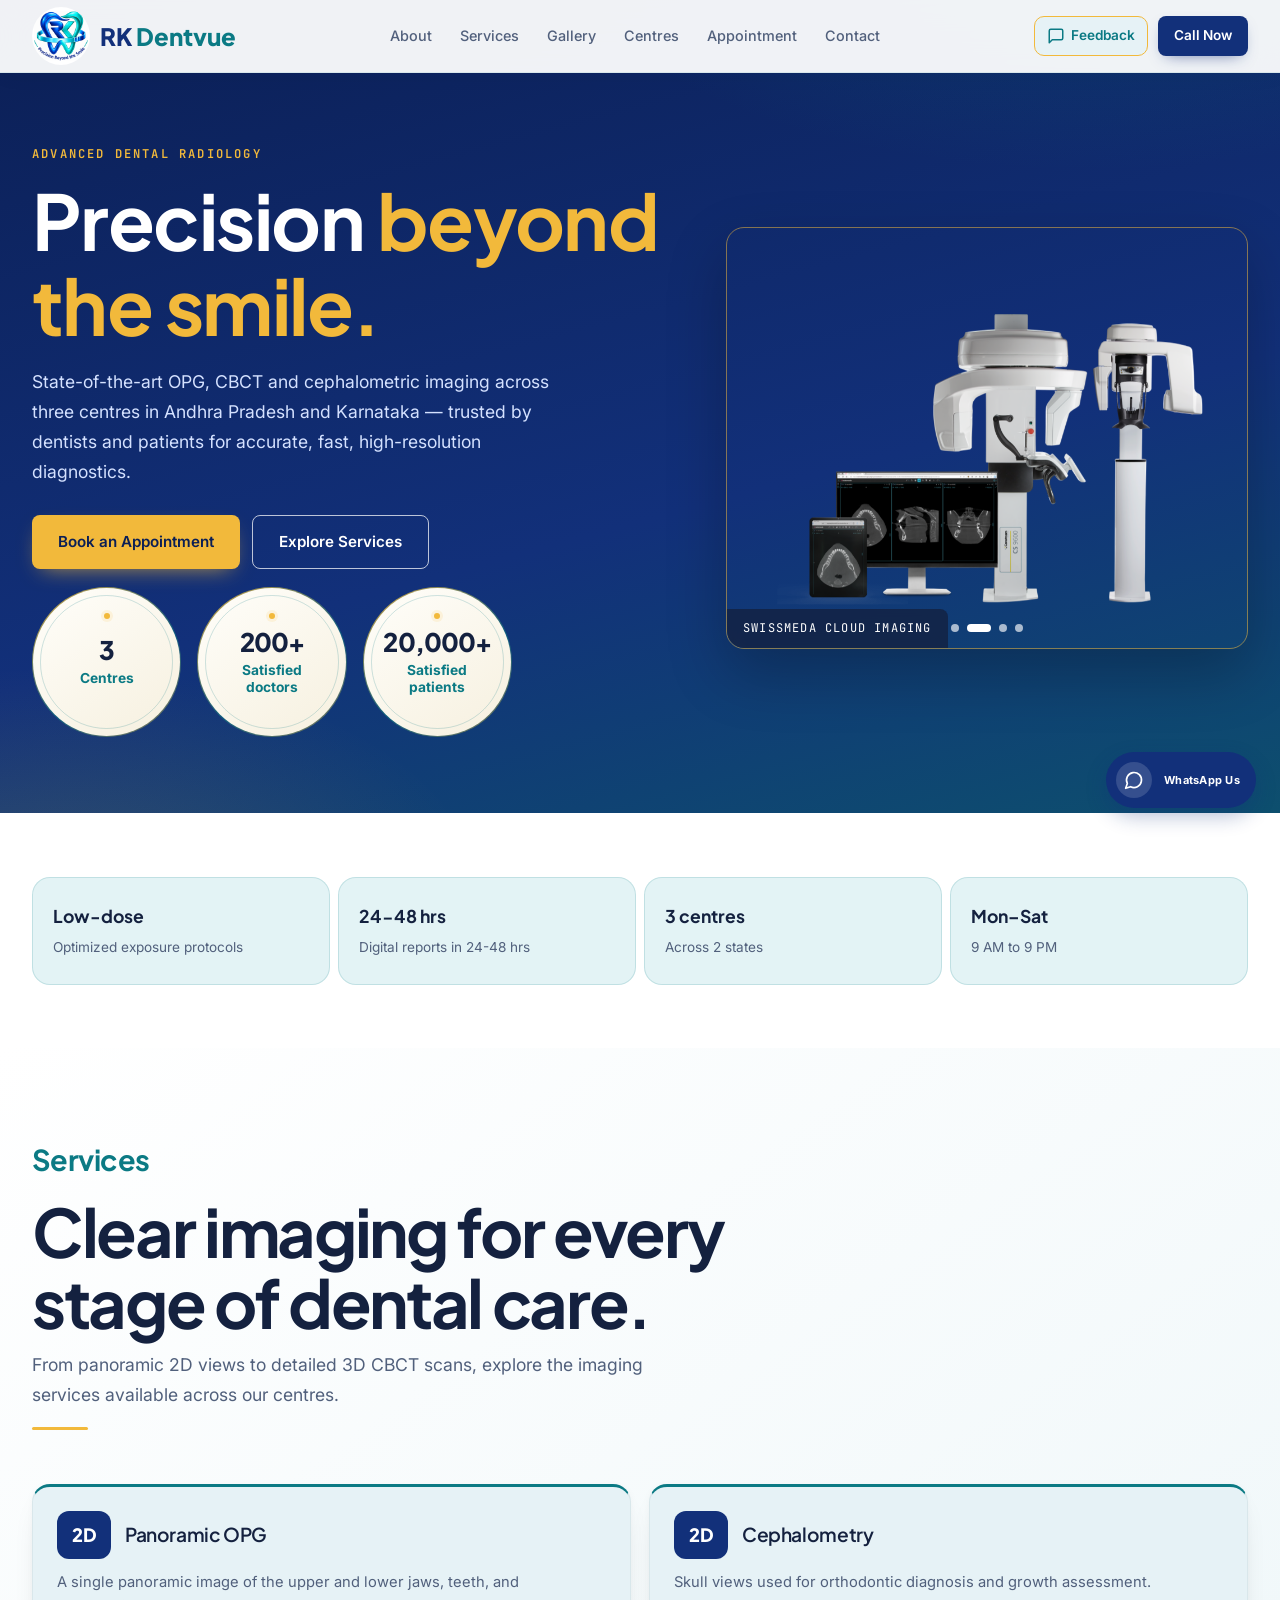
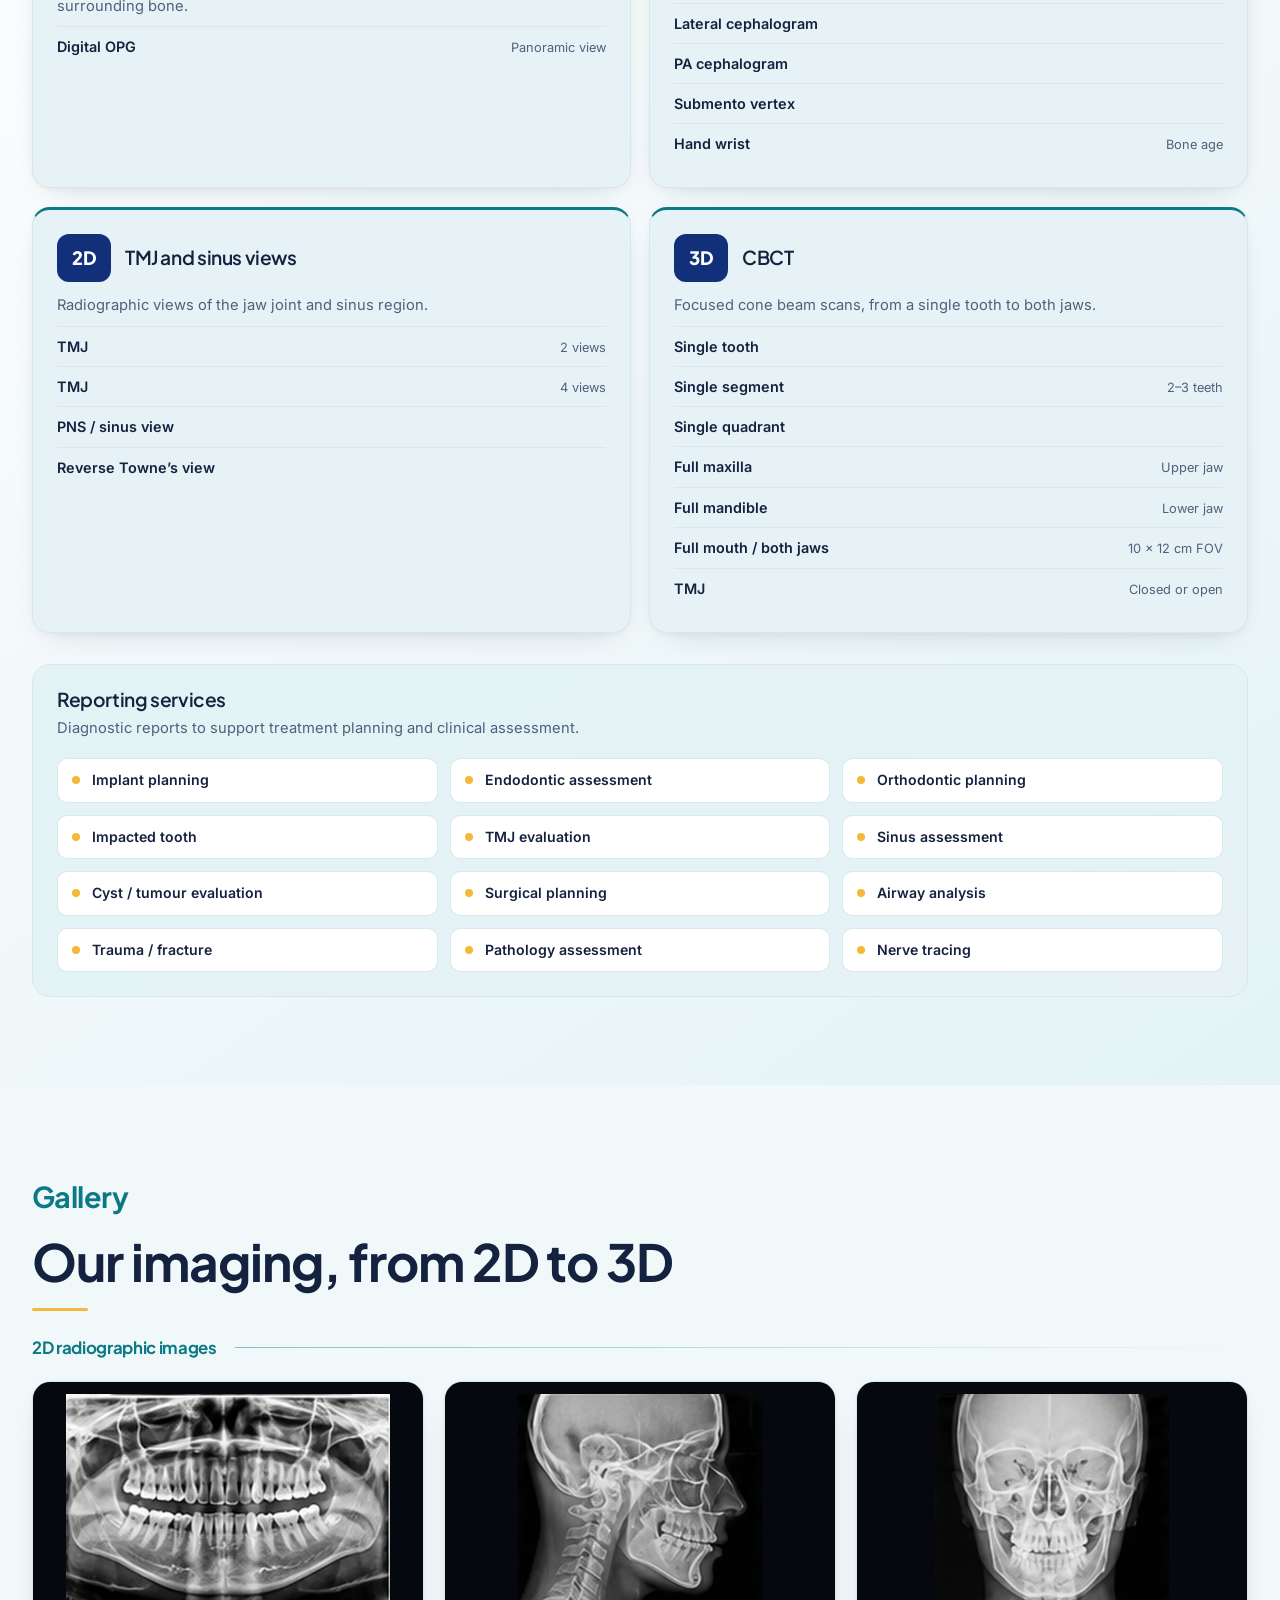
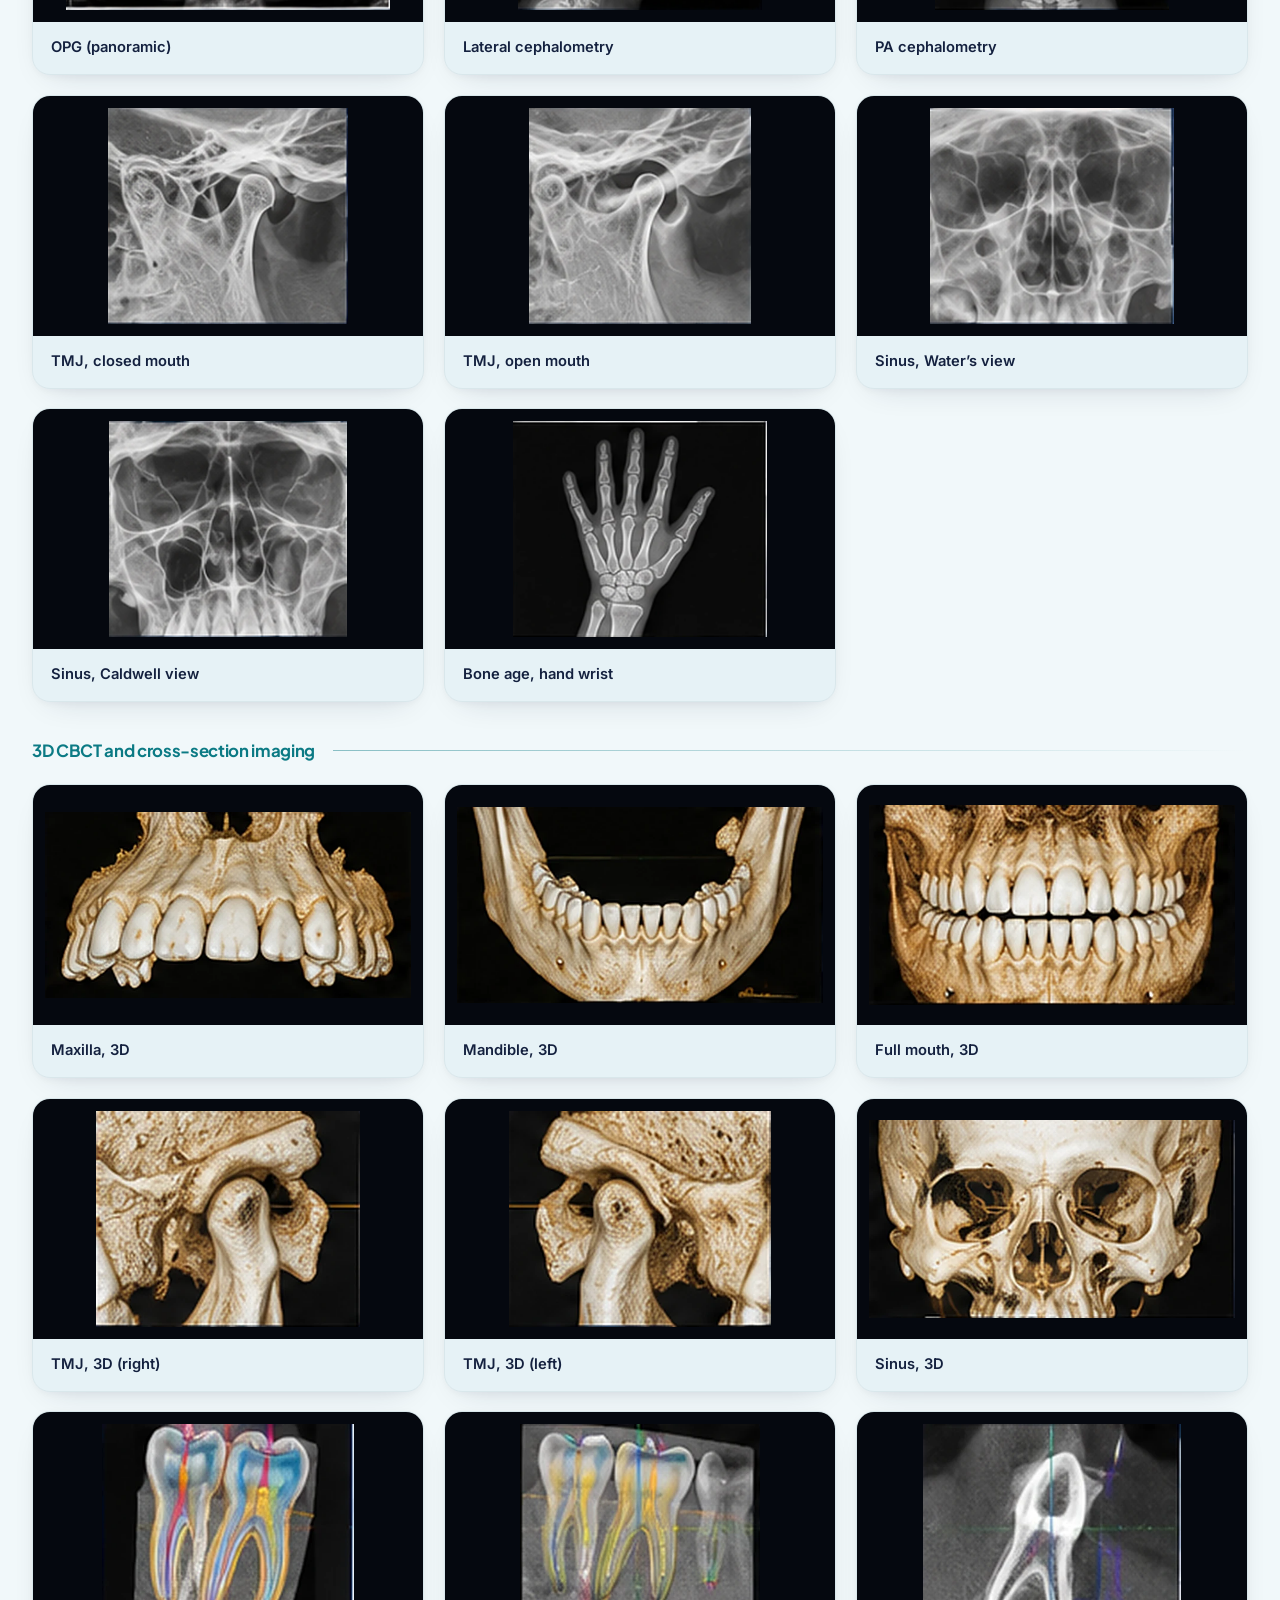
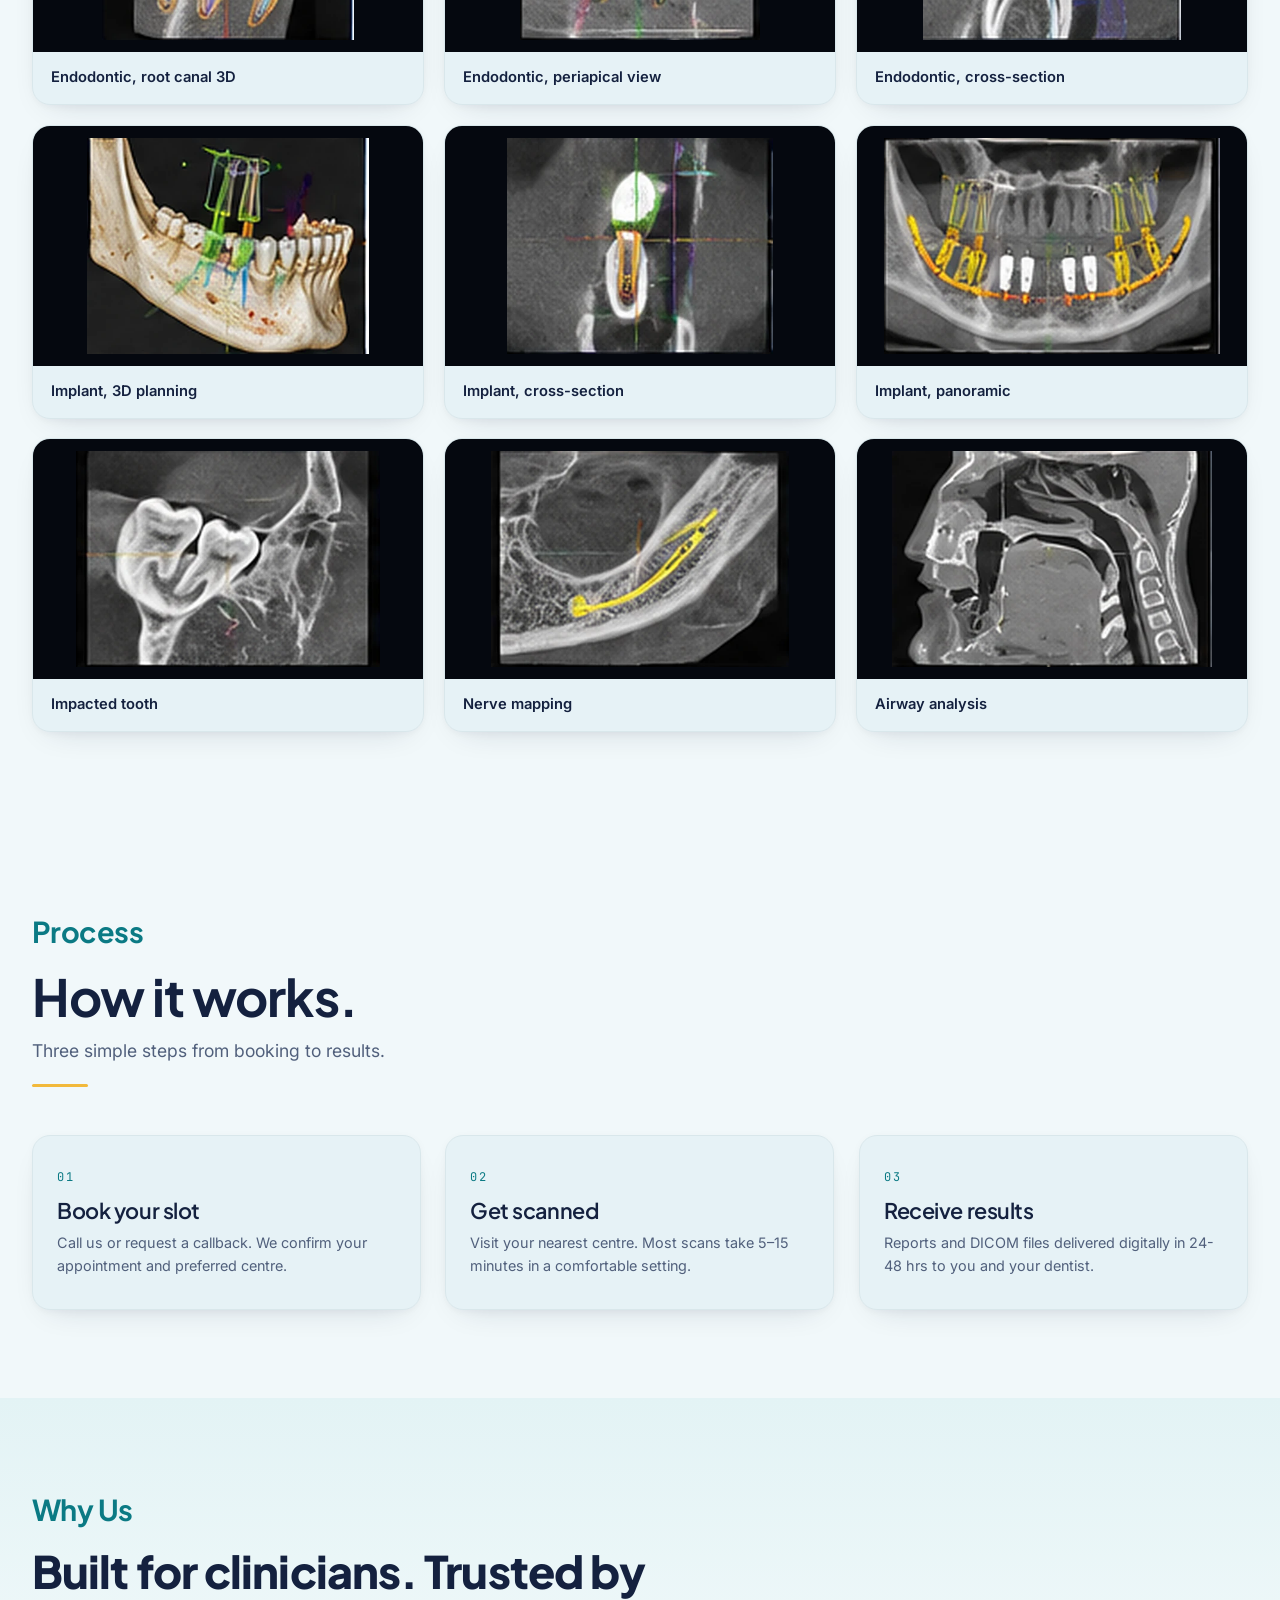
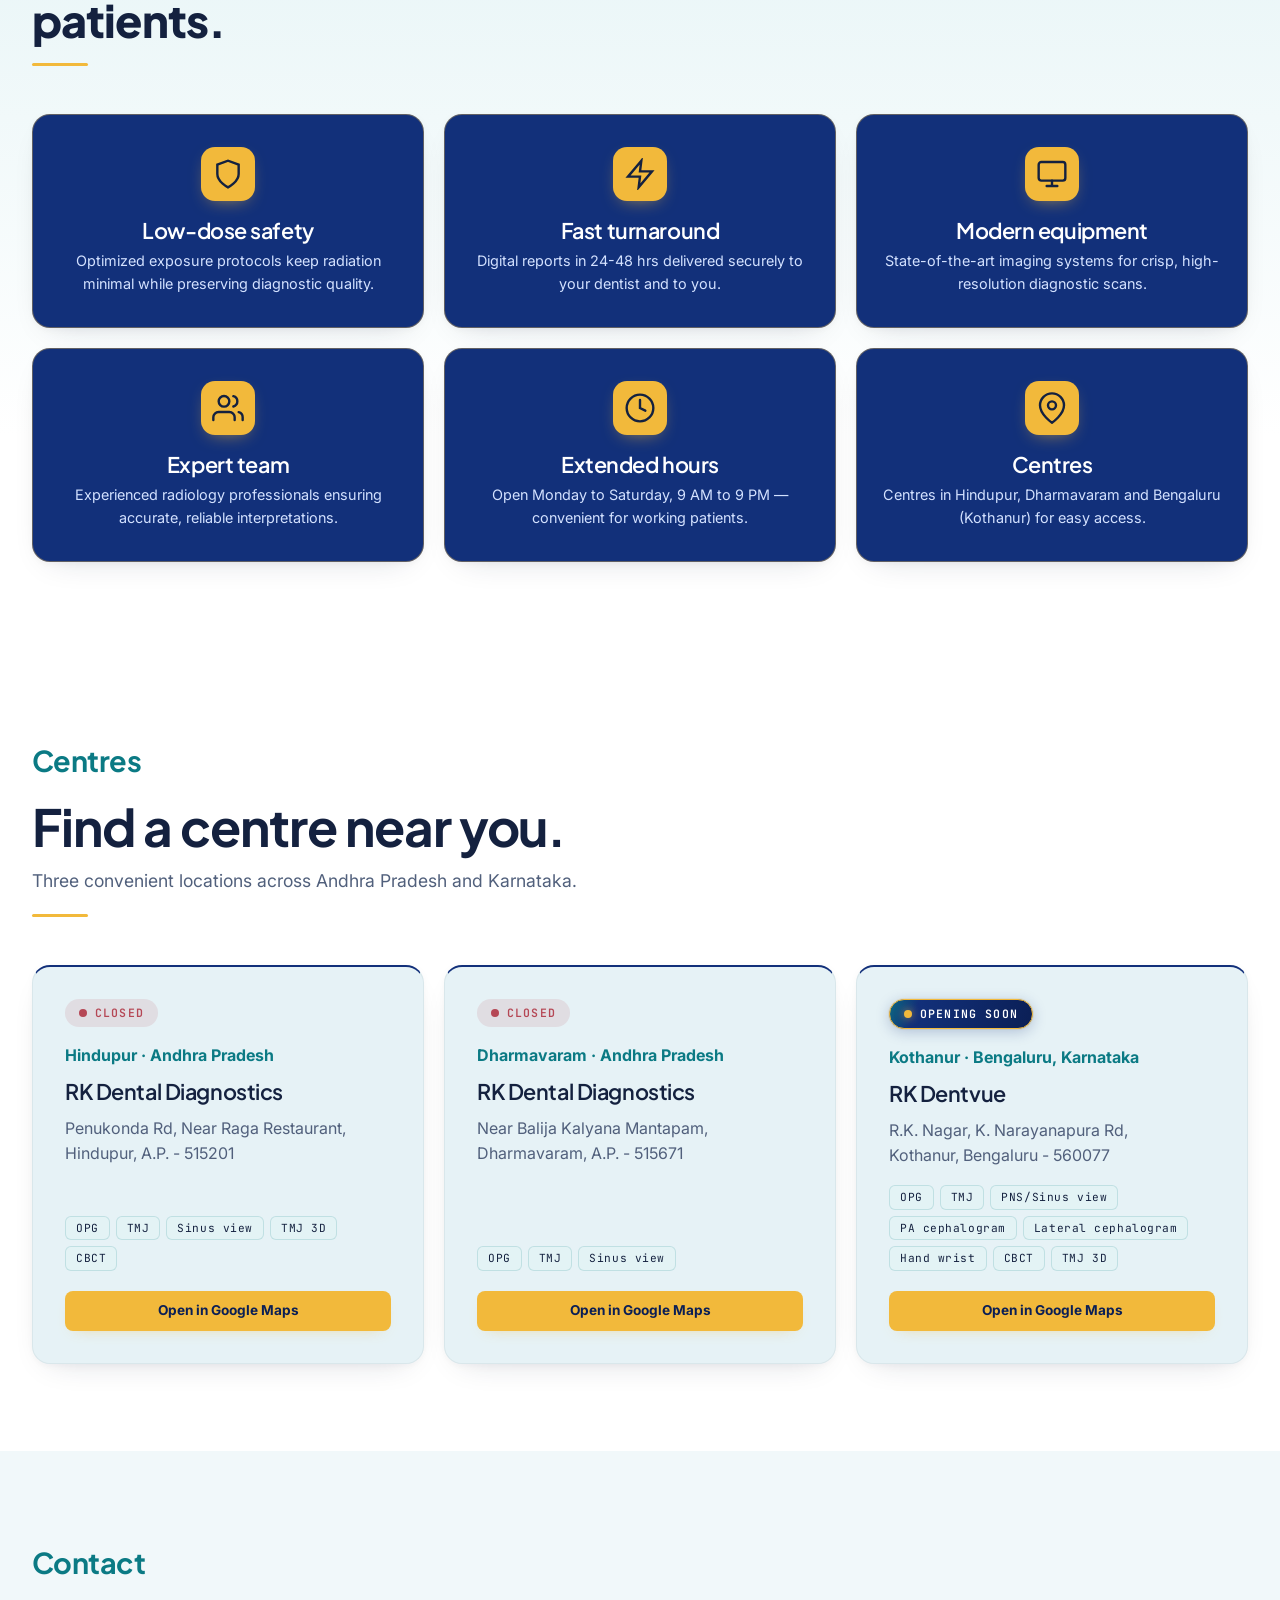
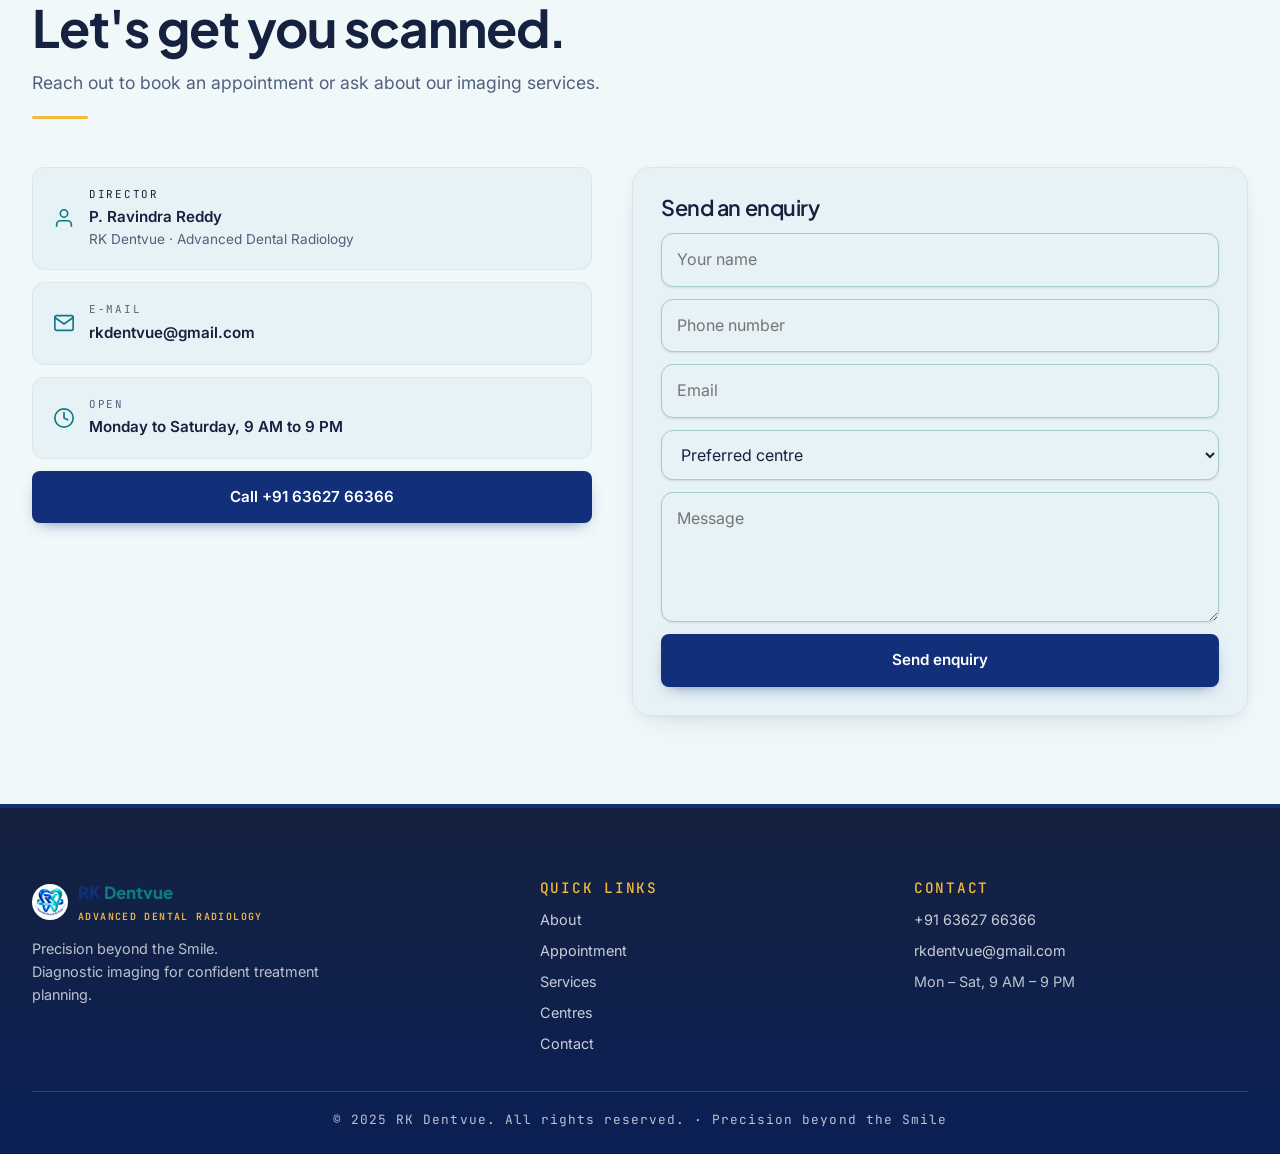
==== commit 4846c4d5: "animation changes" ====
--- a/index.html
+++ b/index.html
@@ -13,7 +13,7 @@
 <link rel="preconnect" href="https://fonts.googleapis.com">
 <link rel="preconnect" href="https://fonts.gstatic.com" crossorigin>
 <link href="https://fonts.googleapis.com/css2?family=Plus+Jakarta+Sans:wght@400;500;600;700;800&family=Inter:wght@300;400;500;600&family=JetBrains+Mono:wght@400;500&display=swap" rel="stylesheet">
-<link rel="stylesheet" href="css/style.css?v=30">
+<link rel="stylesheet" href="css/style.css?v=31">
 </head>
 <body>
 <nav class="nav" id="nav">
@@ -292,7 +292,7 @@
         <a href="https://www.google.com/maps/place/RK+Dental+Diagnostics/@14.4196776,77.7215804,17z/data=!3m1!4b1!4m6!3m5!1s0x3bb1433397ad4bb9:0xcddf1558645788e9!8m2!3d14.4196776!4d77.7241553!16s%2Fg%2F11nq3pwlcd?entry=ttu&g_ep=EgoyMDI2MTAyOC4wIKXMDSoASAFQAw%3D%3D" target="_blank" rel="noopener" class="btn btn-dark btn-sm" style="width:100%">Open in Google Maps</a>
       </div>
       <div class="branch">
-        <span data-status="bengaluru" class="status-badge status-opening"><span class="status-dot"></span> Opening soon · 22 Nov</span>
+        <span data-status="bengaluru" class="status-badge status-opening"><span class="status-dot"></span> Opening soon</span>
         <span class="area">Kothanur · Bengaluru, Karnataka</span>
         <h3>RK Dentvue</h3>
         <p>R.K. Nagar, K. Narayanapura Rd,<br>Kothanur, Bengaluru - 560077</p>
@@ -395,10 +395,6 @@
           <div><div class="k" style="color:var(--ink)">Director</div><div class="v" style="color:var(--ink)">P. Ravindra Reddy</div><div class="muted" style="font-size:.85rem">RK Dentvue · Advanced Dental Radiology</div></div>
         </div>
         <div class="info-card">
-          <svg width="22" height="22" viewBox="0 0 24 24" fill="none" stroke="currentColor" stroke-width="1.8" stroke-linecap="round"><path d="M22 16.92v3a2 2 0 0 1-2.18 2 19.79 19.79 0 0 1-8.63-3.07 19.5 19.5 0 0 1-6-6 19.79 19.79 0 0 1-3.07-8.67A2 2 0 0 1 4.11 2h3a2 2 0 0 1 2 1.72c.127.96.361 1.903.7 2.81a2 2 0 0 1-.45 2.11L8.09 9.91a16 16 0 0 0 6 6l1.27-1.27a2 2 0 0 1 2.11-.45c.907.339 1.85.573 2.81.7A2 2 0 0 1 22 16.92z"/></svg>
-          <div><div class="k">Phone</div><a href="tel:+919620009222" class="v">+91 96200 09222</a></div>
-        </div>
-        <div class="info-card">
           <svg width="22" height="22" viewBox="0 0 24 24" fill="none" stroke="currentColor" stroke-width="1.8" stroke-linecap="round"><path d="M4 4h16c1.1 0 2 .9 2 2v12c0 1.1-.9 2-2 2H4c-1.1 0-2-.9-2-2V6c0-1.1.9-2 2-2z"/><polyline points="22,6 12,13 2,6"/></svg>
           <div><div class="k">E-mail</div><a href="mailto:rkdentvue@gmail.com" class="v">rkdentvue@gmail.com</a></div>
         </div>
@@ -473,6 +469,6 @@
     <span class="whatsapp-icon"><svg viewBox="0 0 24 24" fill="none" stroke="currentColor" stroke-width="2" stroke-linecap="round" stroke-linejoin="round" aria-hidden="true"><path d="M7.9 20A9 9 0 1 0 4 16.1L2 22Z"></path></svg></span>
     <span class="whatsapp-text">WhatsApp Us</span>
   </a>
-<script src="js/main.js?v=4"></script>
+<script src="js/main.js?v=5"></script>
 </body>
 </html>
--- a/css/style.css
+++ b/css/style.css
@@ -222,6 +222,8 @@
 .branch p{color:var(--muted);flex:1;margin:0}
 .branch .chips{display:flex;flex-wrap:wrap;gap:6px;margin:4px 0 8px}
 .branch .chips span{font-family:var(--f-mono);font-size:.7rem;line-height:1.3;color:var(--chip-text);background:var(--chip-bg);border:1px solid var(--chip-border);padding:4px 10px;border-radius:6px;letter-spacing:.05em}
+.branch .btn-dark{background:var(--accent);color:var(--ink-deep);font-weight:700;box-shadow:0 6px 16px -11px rgba(var(--accent-rgb),.72)}
+.branch .btn-dark:hover{background:#e8ad2e;color:var(--ink-deep);transform:translateY(-2px);box-shadow:0 9px 18px -11px rgba(var(--accent-rgb),.78)}
 .contact-grid{display:grid;grid-template-columns:1fr 1.1fr;gap:40px;align-items:start}
 @media (max-width:900px){.contact-grid{grid-template-columns:1fr}}
 .info-card{display:flex;align-items:center;gap:14px;padding:18px 20px;background:var(--card);border:1px solid var(--line);border-radius:var(--r-sm)}
@@ -281,11 +283,13 @@
 @media (max-width:900px){.gallery{grid-template-columns:1fr}}
 .gallery img{width:100%;height:260px;object-fit:cover;border-radius:var(--r);transition:transform .3s}
 .gallery img:hover{transform:scale(1.02)}
-.stats-grid{display:grid;grid-template-columns:repeat(3,minmax(0,1fr));gap:clamp(8px,2vw,18px);width:min(100%,440px);margin-top:0}
-.stat-item{aspect-ratio:1;min-width:0;display:flex;flex-direction:column;align-items:center;justify-content:center;gap:2px;padding:6px;border:2px solid var(--accent);border-radius:50%;background:rgba(var(--white-rgb),.1);box-shadow:0 18px 34px -20px rgba(0,0,0,.7);text-align:center}
-.stat-item strong{font-family:var(--f-display);font-size:clamp(.9rem,3.8vw,1.55rem);line-height:1.1;color:var(--accent);white-space:nowrap}
-.stat-item span{max-width:100%;margin-top:2px;color:#d4e1ff;font-size:clamp(.64rem,2.4vw,.78rem);font-weight:700;line-height:1.2}
-@media (max-width:640px){.hero{padding:112px 0 52px}.hero-grid{gap:28px}.hero .img-carousel .track{height:clamp(220px,64vw,280px)}.hero-desc{font-size:1rem;margin-bottom:22px}.hero-cta{margin-bottom:14px}.stats-grid{gap:8px}.stat-item{border-width:2px}}
+.stats-grid{display:grid;grid-template-columns:repeat(3,minmax(0,1fr));gap:clamp(8px,2vw,16px);width:min(100%,480px);margin-top:0}
+.stat-item{position:relative;isolation:isolate;aspect-ratio:1;min-width:0;display:flex;flex-direction:column;align-items:center;justify-content:center;gap:6px;padding:12px;border:1px solid transparent;border-radius:50%;background:linear-gradient(145deg,#fffefa,#f6f0df) padding-box,linear-gradient(145deg,rgba(var(--accent-rgb),.9),rgba(var(--primary-2-rgb),.58) 58%,rgba(var(--accent-rgb),.55)) border-box;text-align:center}
+.stat-item::before{content:"";position:absolute;inset:7px;z-index:-1;border:1px solid rgba(var(--primary-2-rgb),.2);border-radius:50%;pointer-events:none}
+.stat-item::after{content:"";position:absolute;top:17%;left:50%;width:6px;height:6px;border-radius:50%;background:var(--accent);box-shadow:0 0 0 3px rgba(var(--accent-rgb),.13);transform:translateX(-50%)}
+.stat-item strong{font-family:var(--f-display);font-size:clamp(1.05rem,3.8vw,1.6rem);font-weight:800;letter-spacing:-.035em;line-height:1.1;color:var(--ink);white-space:nowrap}
+.stat-item span{max-width:10ch;margin-top:0;color:var(--primary-2);font-size:clamp(.72rem,2.7vw,.86rem);font-weight:700;line-height:1.25;text-align:center}
+@media (max-width:640px){.hero{padding:112px 0 52px}.hero-grid{gap:28px}.hero .img-carousel .track{height:clamp(220px,64vw,280px)}.hero-desc{font-size:1rem;margin-bottom:22px}.hero-cta{margin-bottom:14px}.stats-grid{gap:8px}}
 .imaging-section{background:var(--bg-2)}
 .imaging-section .section-head{margin-bottom:28px}
 .imaging-subhead{display:flex;align-items:center;gap:18px;margin:40px 0 24px;color:var(--primary-2);font-size:1.05rem;font-weight:700}
@@ -371,9 +375,13 @@
 .trust-mini div{background:var(--bg-2);border-radius:10px;padding:14px 16px}
 .trust-mini strong{display:block;font-size:.95rem;color:var(--ink)}
 .trust-mini span{font-size:.8rem;color:var(--muted)}
+.scroll-reveal.scroll-reveal{opacity:0;transform:translate3d(0,40px,0);transition:opacity .8s ease,transform .8s cubic-bezier(.2,.7,.25,1),box-shadow .25s,border-color .25s;transition-delay:var(--reveal-delay,0ms);will-change:opacity,transform}
+.scroll-reveal.scroll-reveal.is-visible{opacity:1;transform:translate3d(0,0,0)}
+.scroll-reveal.scroll-reveal.is-visible:hover{transform:translate3d(0,-3px,0)}
 @media (prefers-reduced-motion:reduce){
   *,*::before,*::after{scroll-behavior:auto!important;animation-duration:.01ms!important;animation-iteration-count:1!important;transition-duration:.01ms!important}
   .status-opening,.status-opening .status-dot,.status-opening .status-dot::after{animation:none}
+  .scroll-reveal{opacity:1;transform:none;will-change:auto}
 }
 /* Arovum-style floating WhatsApp chat button */
 .whatsapp-link { position: fixed; right: 24px; bottom: 92px; z-index: 20; display: flex; align-items: center; gap: 12px; padding: 10px 16px 10px 10px; border-radius: 999px; background: var(--primary); box-shadow: 0 8px 20px rgba(var(--primary-rgb),.3); color: #fff; font: 700 11px var(--f-body, system-ui, sans-serif); letter-spacing: .025em; text-decoration: none; transition: transform .2s ease, box-shadow .2s ease, background .2s ease; }
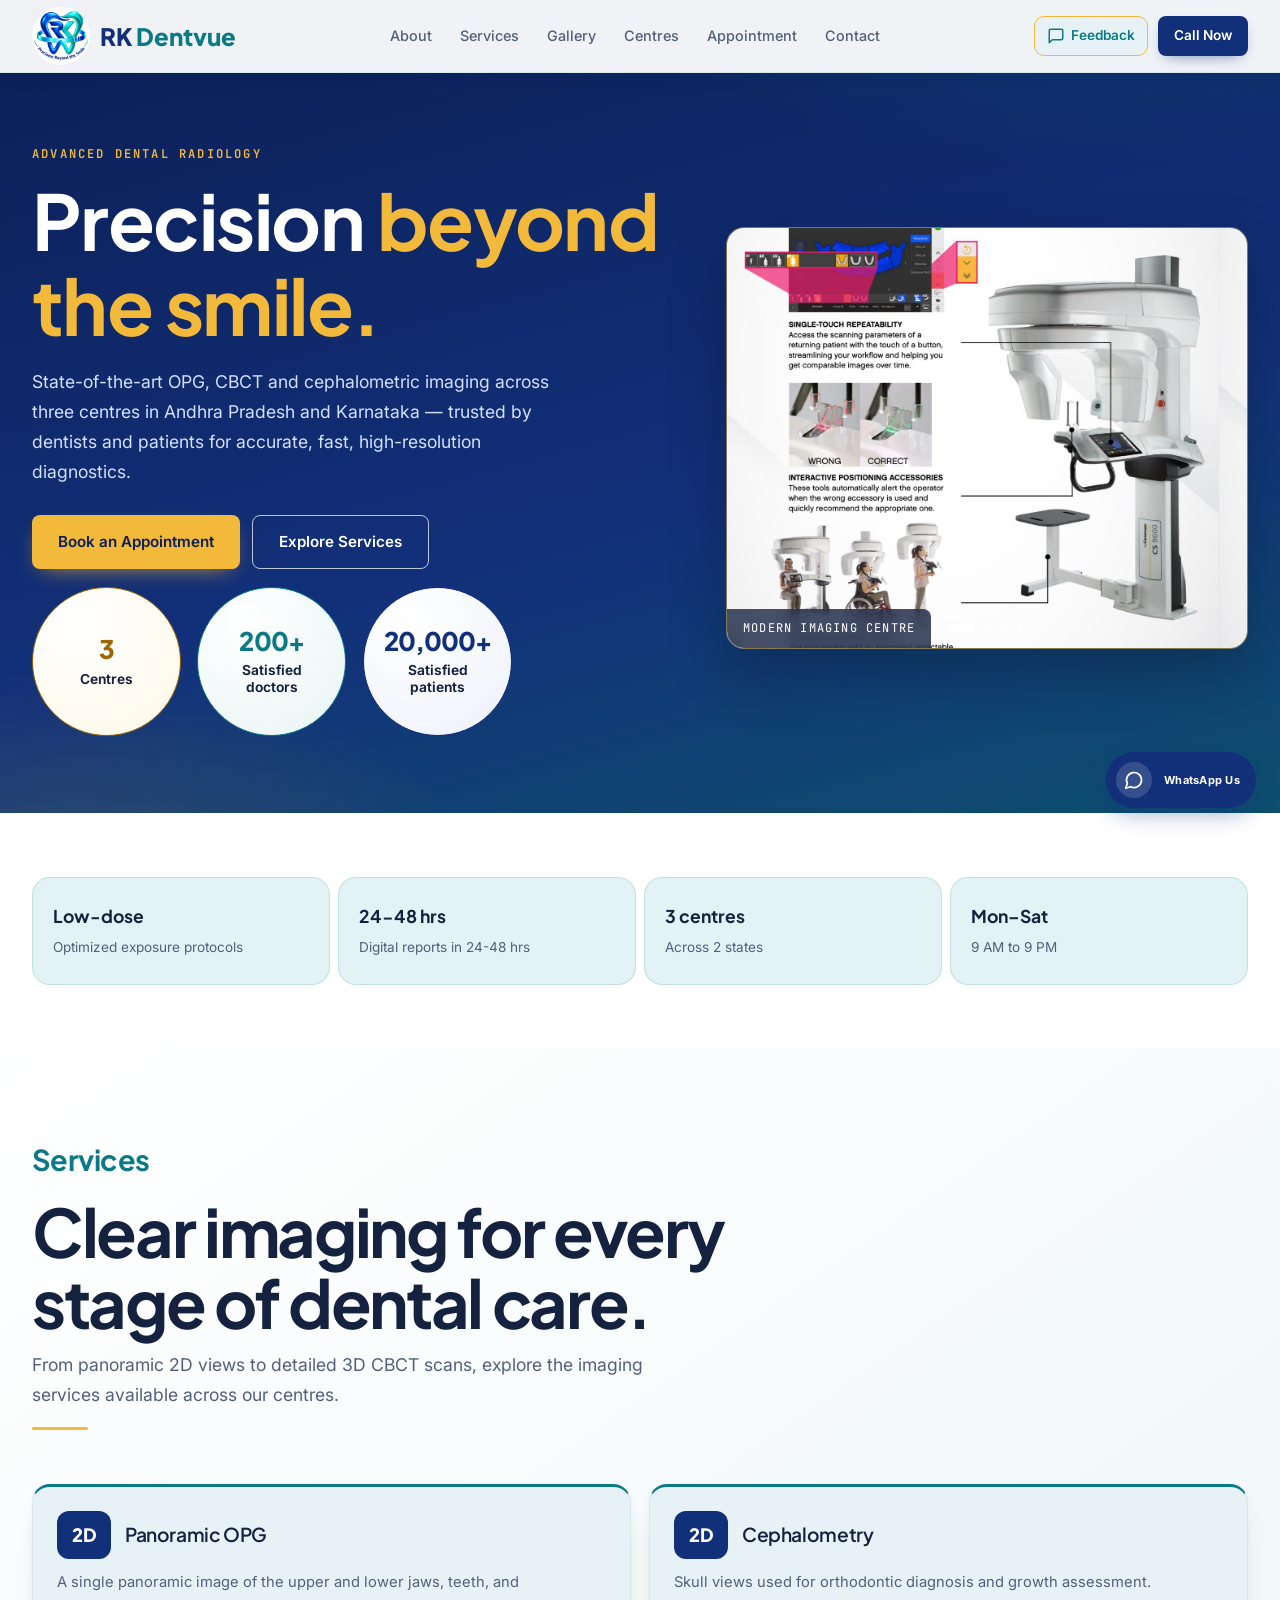
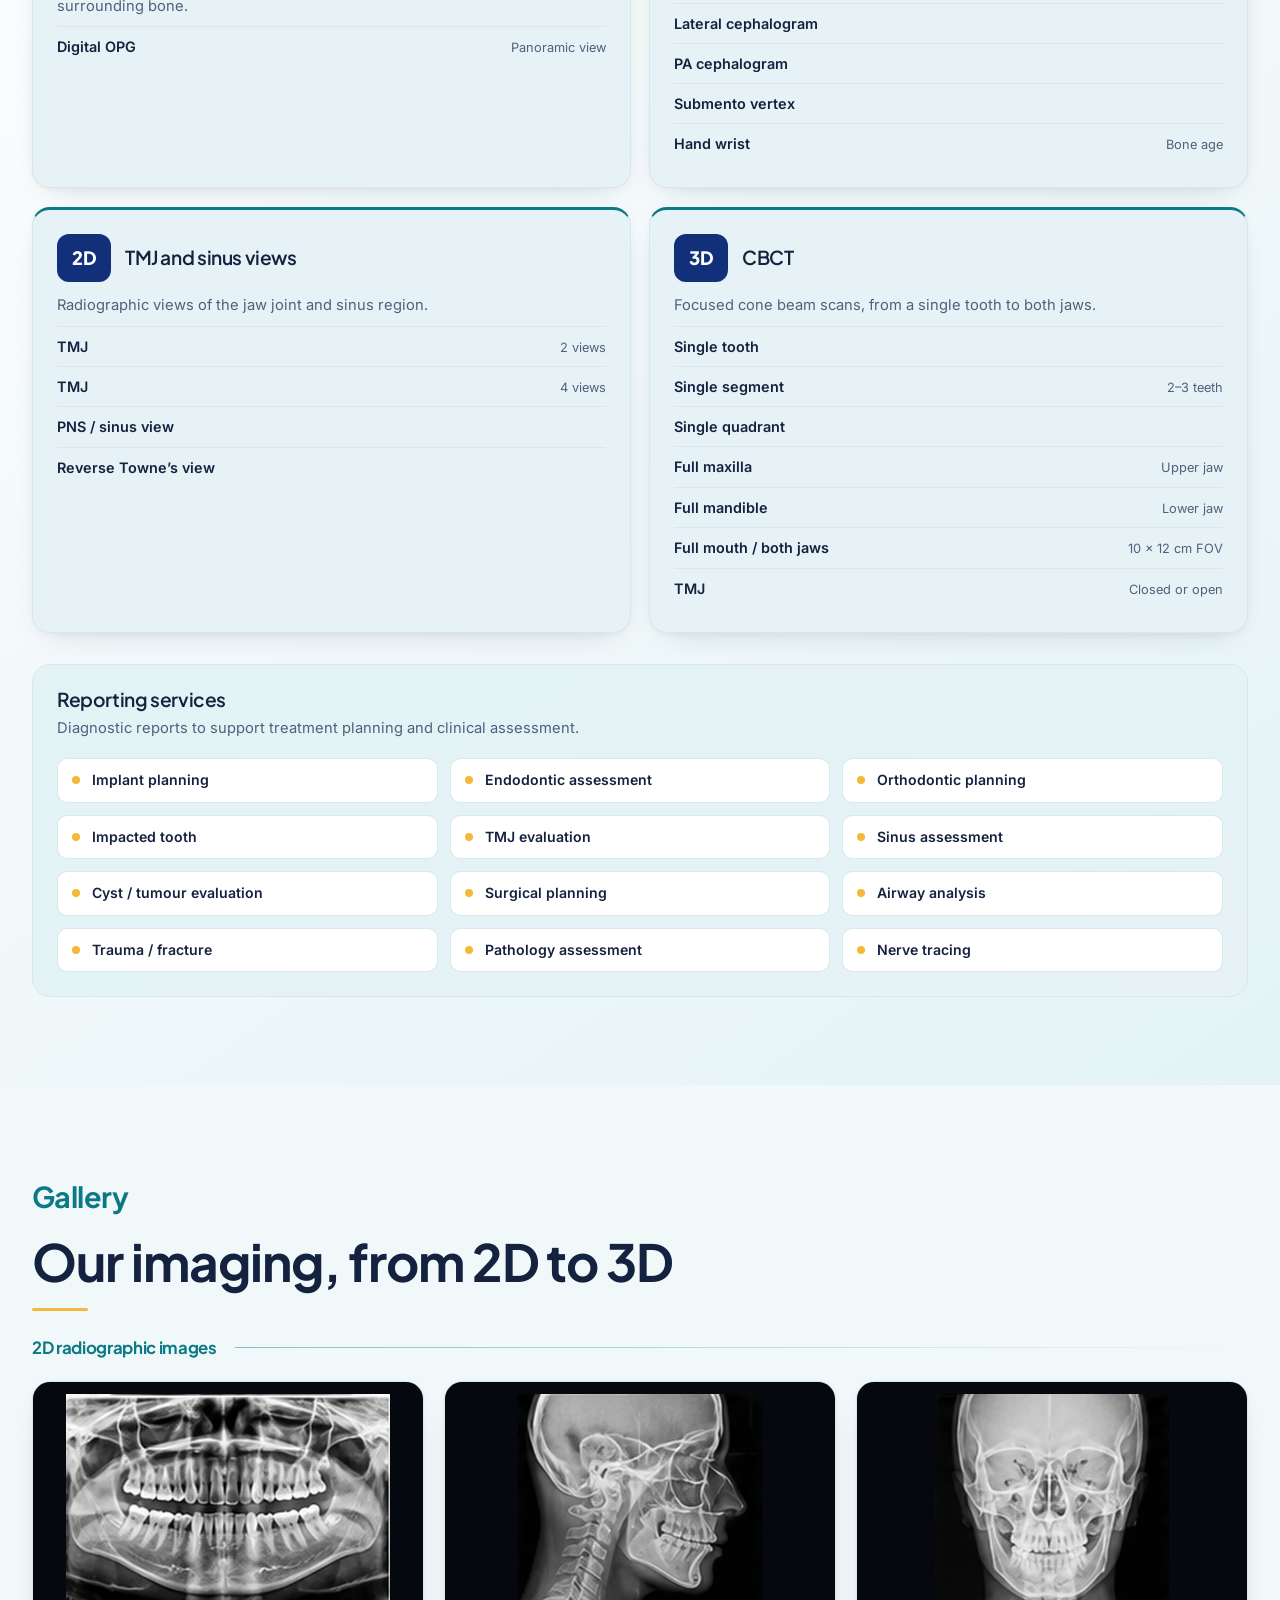
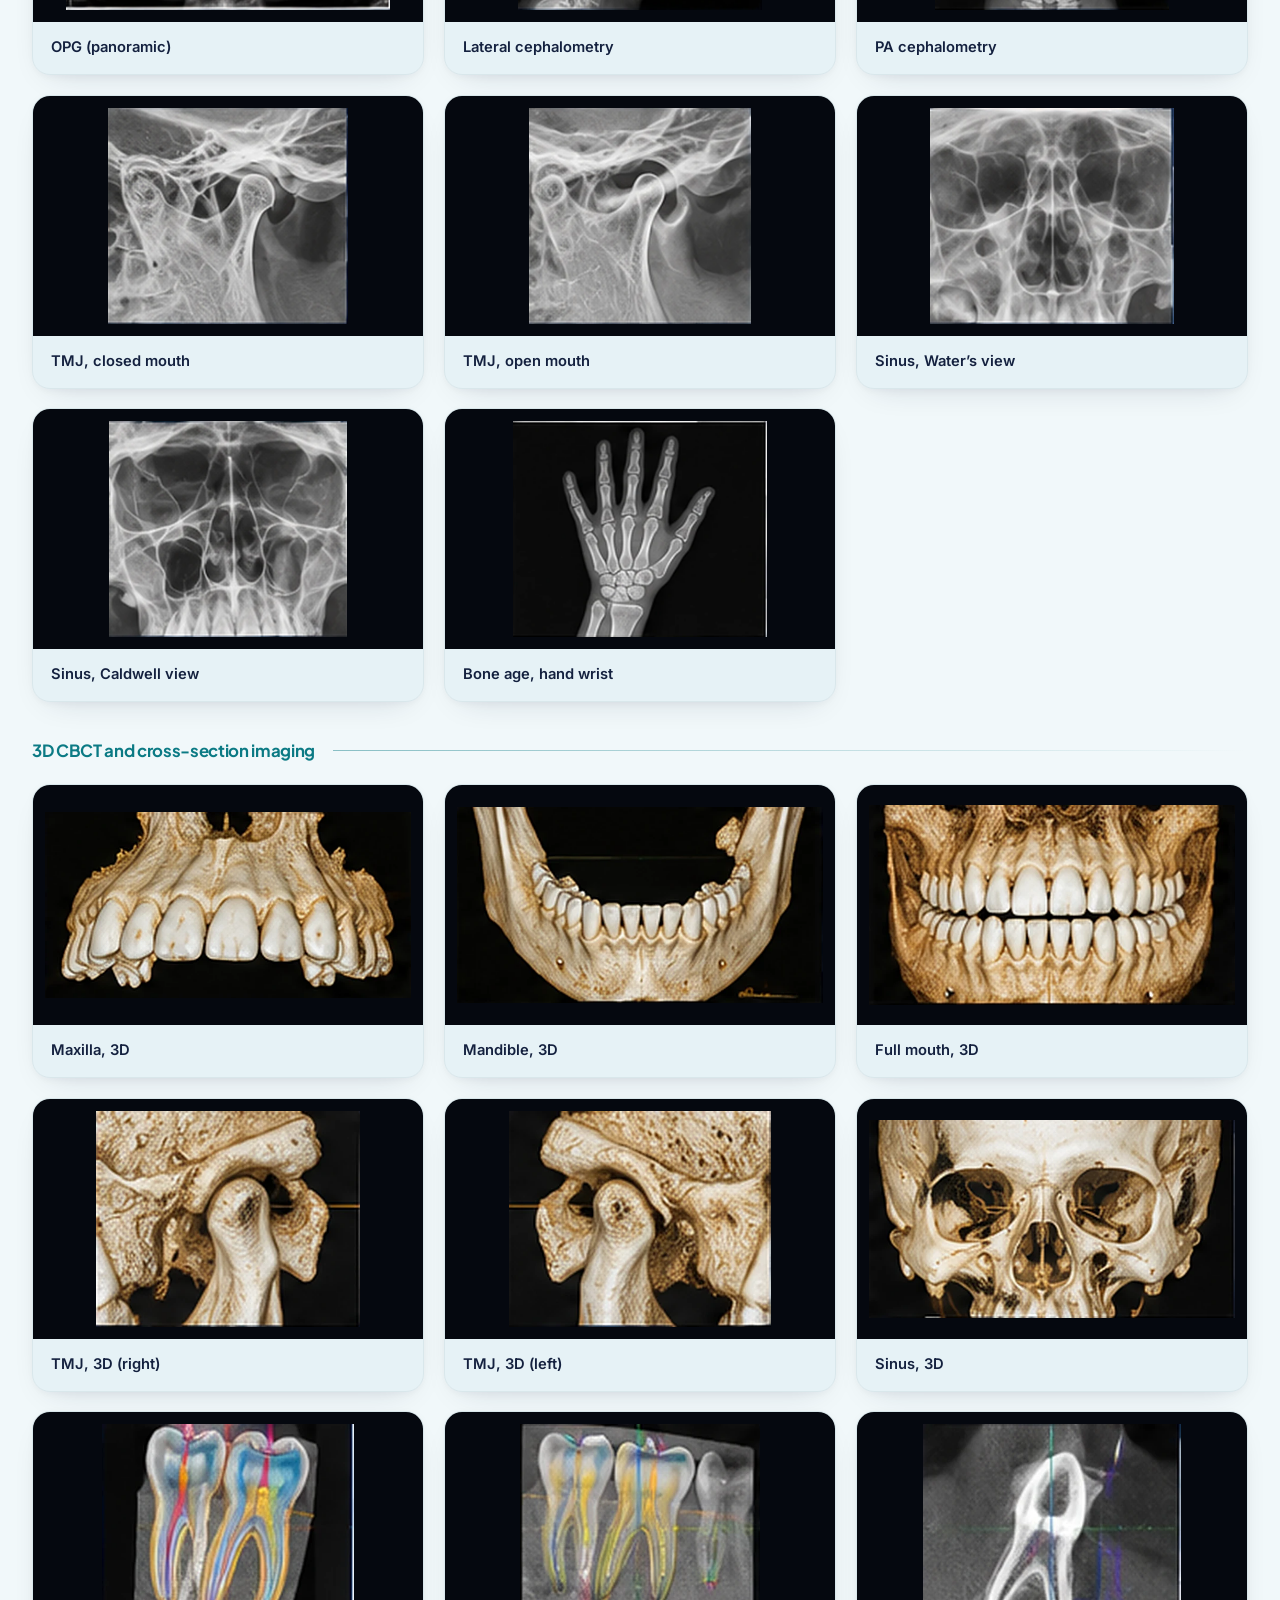
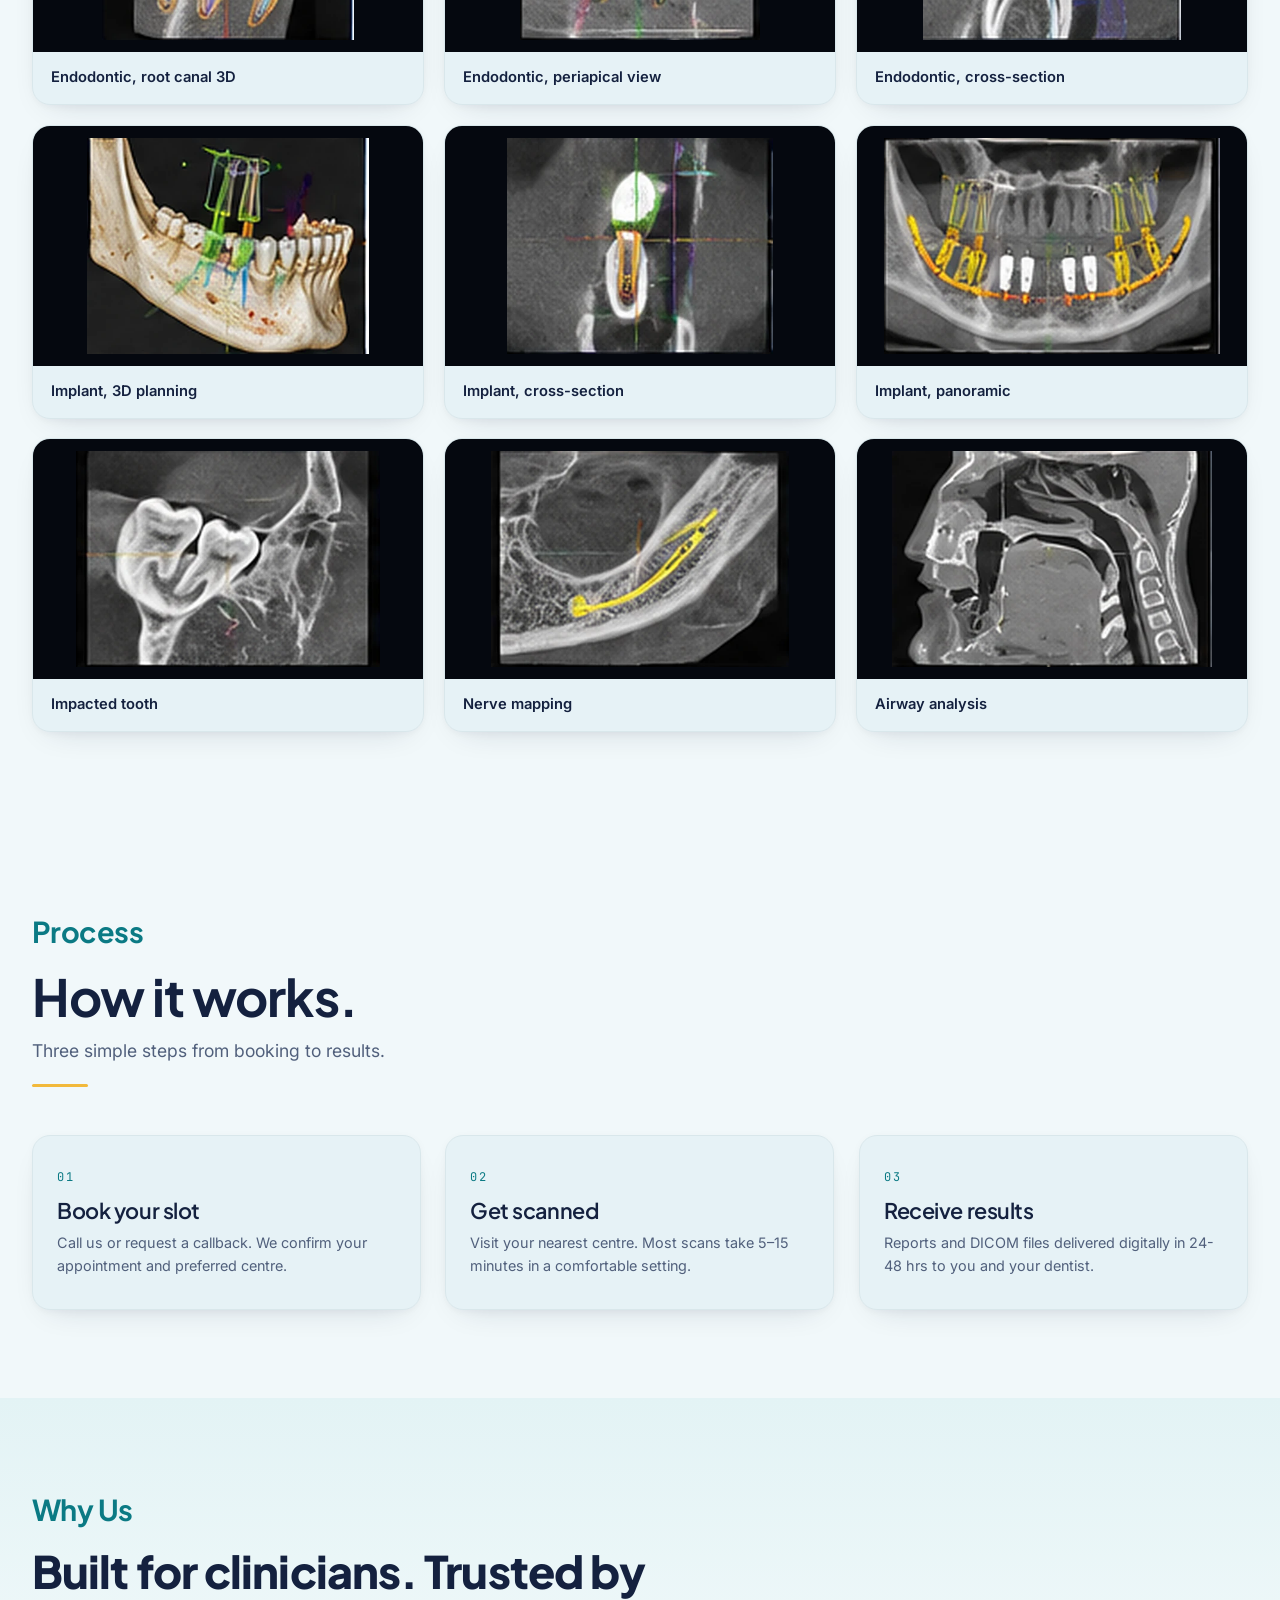
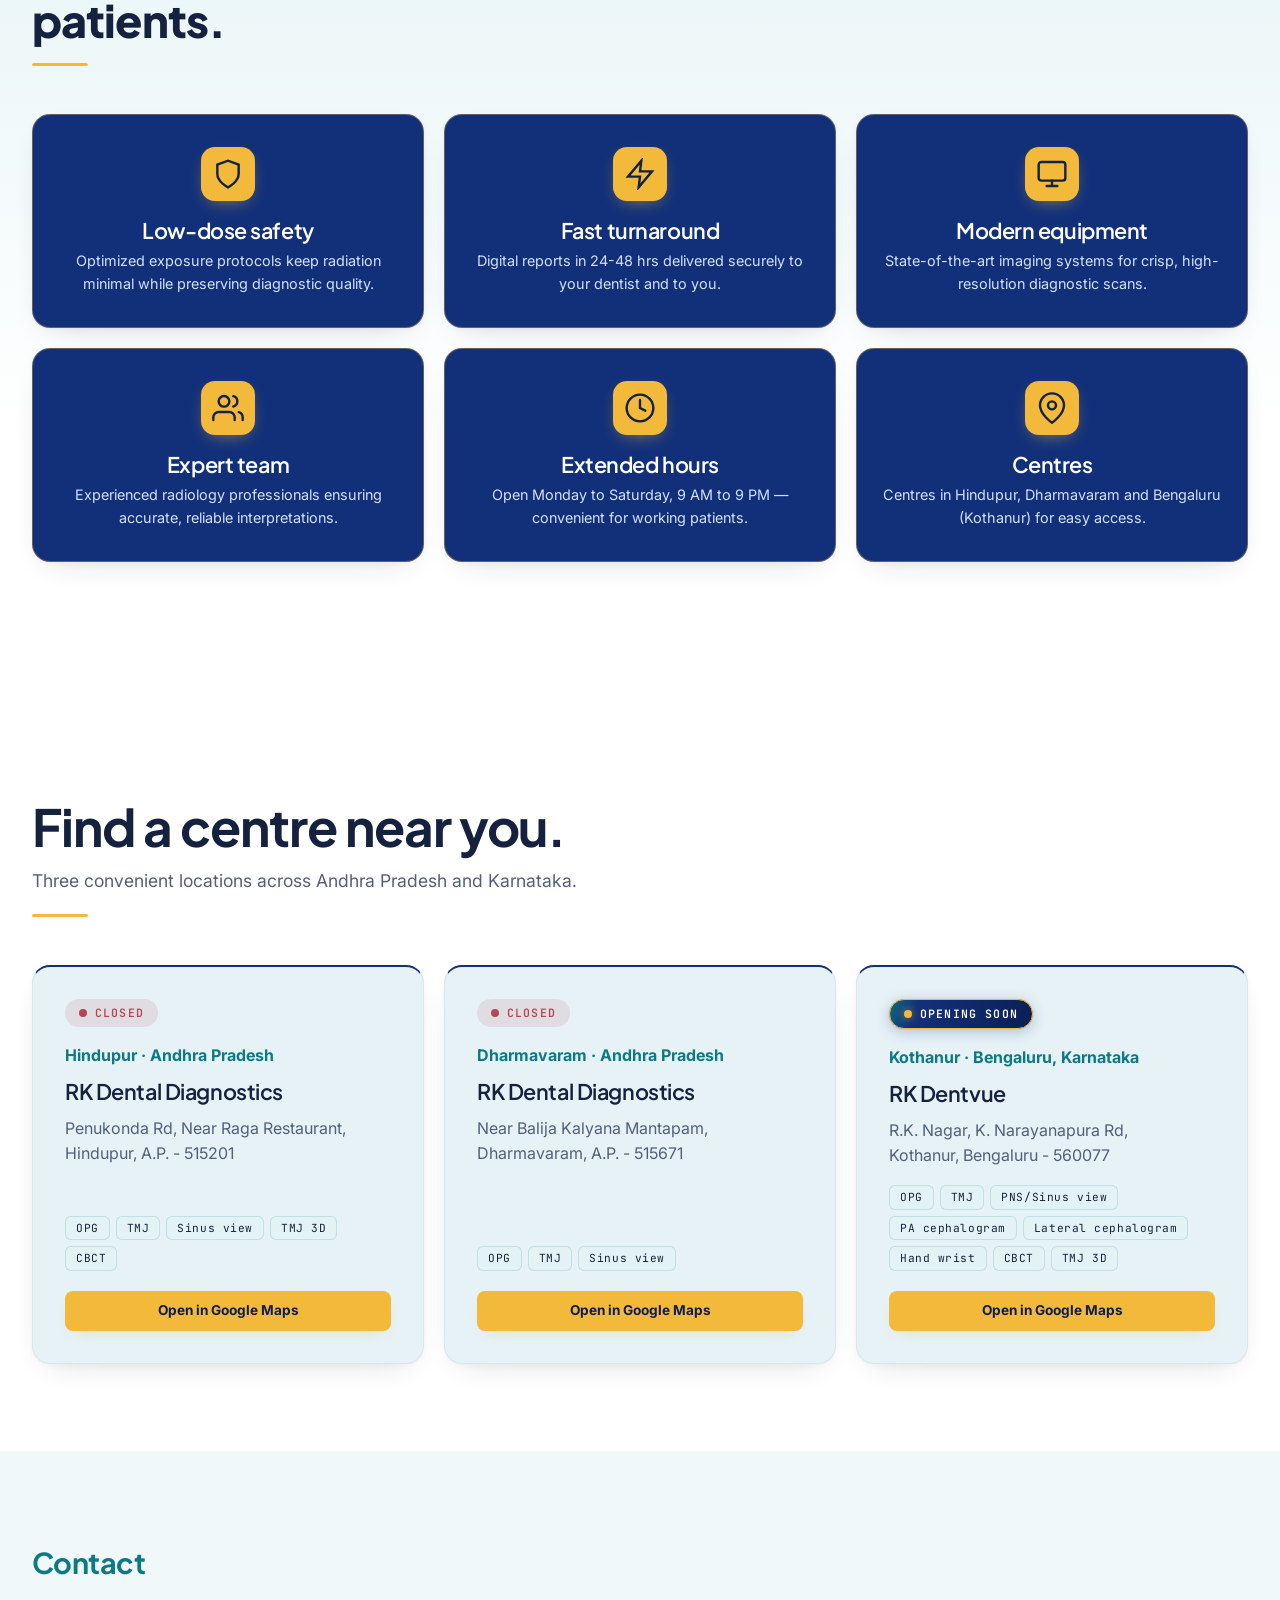
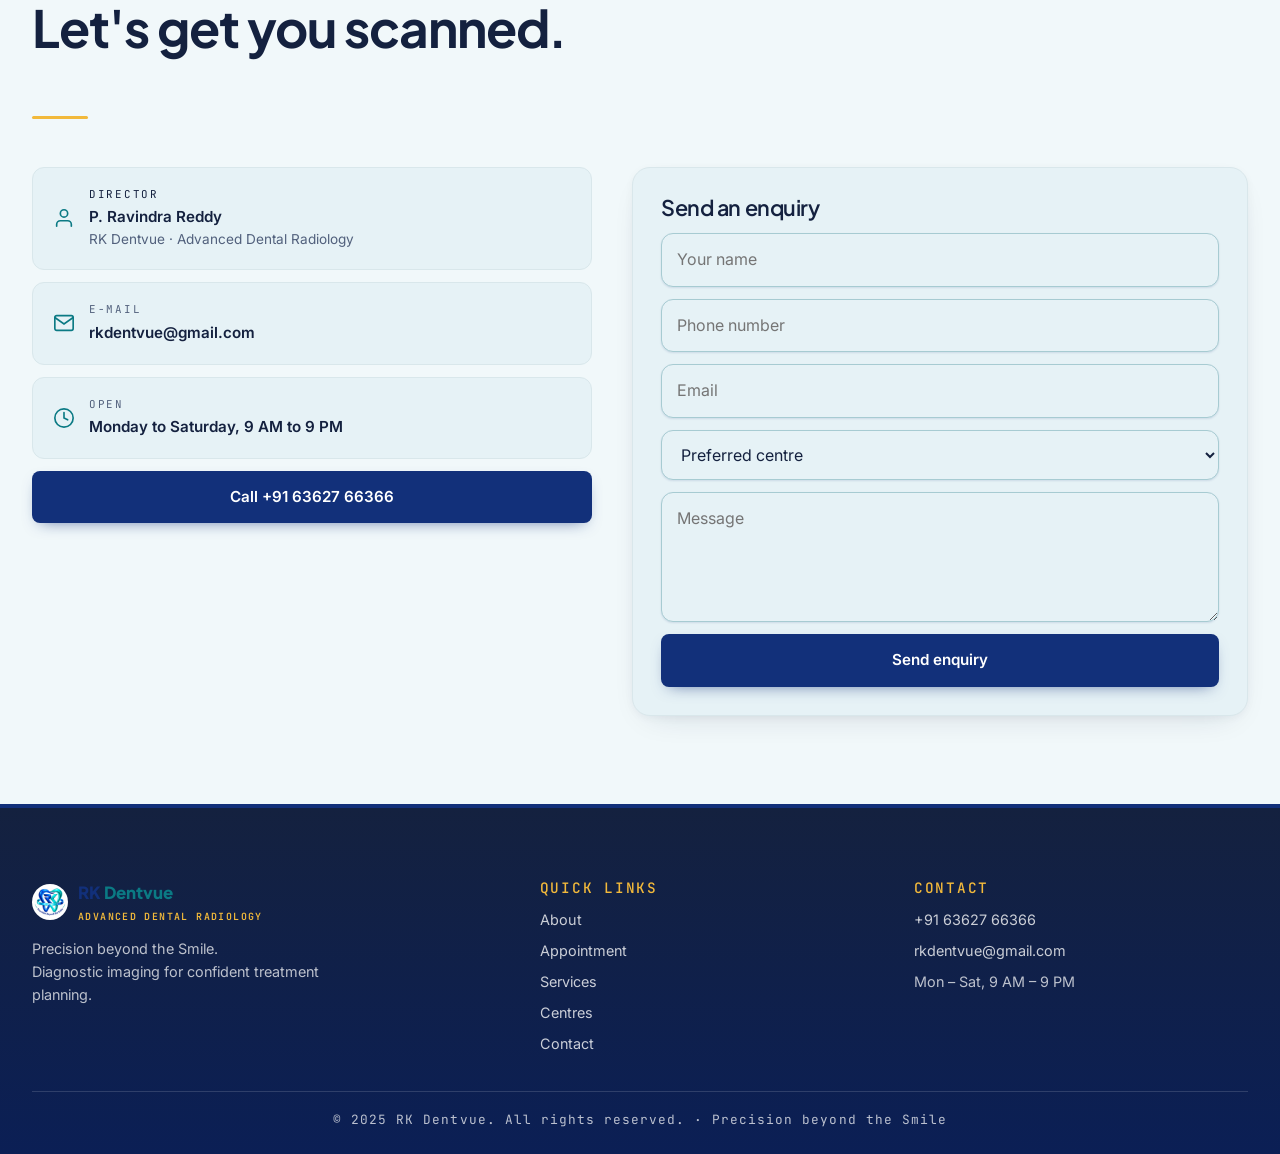
==== commit 6a874c01: "animation changes and phone number changes" ====
--- a/index.html
+++ b/index.html
@@ -13,7 +13,7 @@
 <link rel="preconnect" href="https://fonts.googleapis.com">
 <link rel="preconnect" href="https://fonts.gstatic.com" crossorigin>
 <link href="https://fonts.googleapis.com/css2?family=Plus+Jakarta+Sans:wght@400;500;600;700;800&family=Inter:wght@300;400;500;600&family=JetBrains+Mono:wght@400;500&display=swap" rel="stylesheet">
-<link rel="stylesheet" href="css/style.css?v=31">
+<link rel="stylesheet" href="css/style.css?v=32">
 </head>
 <body>
 <nav class="nav" id="nav">
@@ -469,6 +469,6 @@
     <span class="whatsapp-icon"><svg viewBox="0 0 24 24" fill="none" stroke="currentColor" stroke-width="2" stroke-linecap="round" stroke-linejoin="round" aria-hidden="true"><path d="M7.9 20A9 9 0 1 0 4 16.1L2 22Z"></path></svg></span>
     <span class="whatsapp-text">WhatsApp Us</span>
   </a>
-<script src="js/main.js?v=5"></script>
+<script src="js/main.js?v=6"></script>
 </body>
 </html>
--- a/css/style.css
+++ b/css/style.css
@@ -284,11 +284,11 @@
 .gallery img{width:100%;height:260px;object-fit:cover;border-radius:var(--r);transition:transform .3s}
 .gallery img:hover{transform:scale(1.02)}
 .stats-grid{display:grid;grid-template-columns:repeat(3,minmax(0,1fr));gap:clamp(8px,2vw,16px);width:min(100%,480px);margin-top:0}
-.stat-item{position:relative;isolation:isolate;aspect-ratio:1;min-width:0;display:flex;flex-direction:column;align-items:center;justify-content:center;gap:6px;padding:12px;border:1px solid transparent;border-radius:50%;background:linear-gradient(145deg,#fffefa,#f6f0df) padding-box,linear-gradient(145deg,rgba(var(--accent-rgb),.9),rgba(var(--primary-2-rgb),.58) 58%,rgba(var(--accent-rgb),.55)) border-box;text-align:center}
-.stat-item::before{content:"";position:absolute;inset:7px;z-index:-1;border:1px solid rgba(var(--primary-2-rgb),.2);border-radius:50%;pointer-events:none}
-.stat-item::after{content:"";position:absolute;top:17%;left:50%;width:6px;height:6px;border-radius:50%;background:var(--accent);box-shadow:0 0 0 3px rgba(var(--accent-rgb),.13);transform:translateX(-50%)}
-.stat-item strong{font-family:var(--f-display);font-size:clamp(1.05rem,3.8vw,1.6rem);font-weight:800;letter-spacing:-.035em;line-height:1.1;color:var(--ink);white-space:nowrap}
-.stat-item span{max-width:10ch;margin-top:0;color:var(--primary-2);font-size:clamp(.72rem,2.7vw,.86rem);font-weight:700;line-height:1.25;text-align:center}
+.stat-item{--stat-accent:var(--accent-strong);--stat-wash:#fff8e6;aspect-ratio:1;min-width:0;display:flex;flex-direction:column;align-items:center;justify-content:center;gap:7px;padding:12px;border:1.5px solid var(--stat-accent);border-radius:50%;background:radial-gradient(circle at 32% 24%,#fff 0%,var(--stat-wash) 100%);text-align:center}
+.stat-item:nth-child(2){--stat-accent:var(--primary-2);--stat-wash:#e8f5f4}
+.stat-item:nth-child(3){--stat-accent:var(--primary);--stat-wash:#edf1fa}
+.stat-item strong{font-family:var(--f-display);font-size:clamp(1.05rem,3.8vw,1.6rem);font-weight:800;letter-spacing:-.035em;line-height:1.1;color:var(--stat-accent);white-space:nowrap}
+.stat-item span{max-width:10ch;margin-top:0;color:var(--ink);font-size:clamp(.72rem,2.7vw,.86rem);font-weight:650;line-height:1.25;text-align:center}
 @media (max-width:640px){.hero{padding:112px 0 52px}.hero-grid{gap:28px}.hero .img-carousel .track{height:clamp(220px,64vw,280px)}.hero-desc{font-size:1rem;margin-bottom:22px}.hero-cta{margin-bottom:14px}.stats-grid{gap:8px}}
 .imaging-section{background:var(--bg-2)}
 .imaging-section .section-head{margin-bottom:28px}
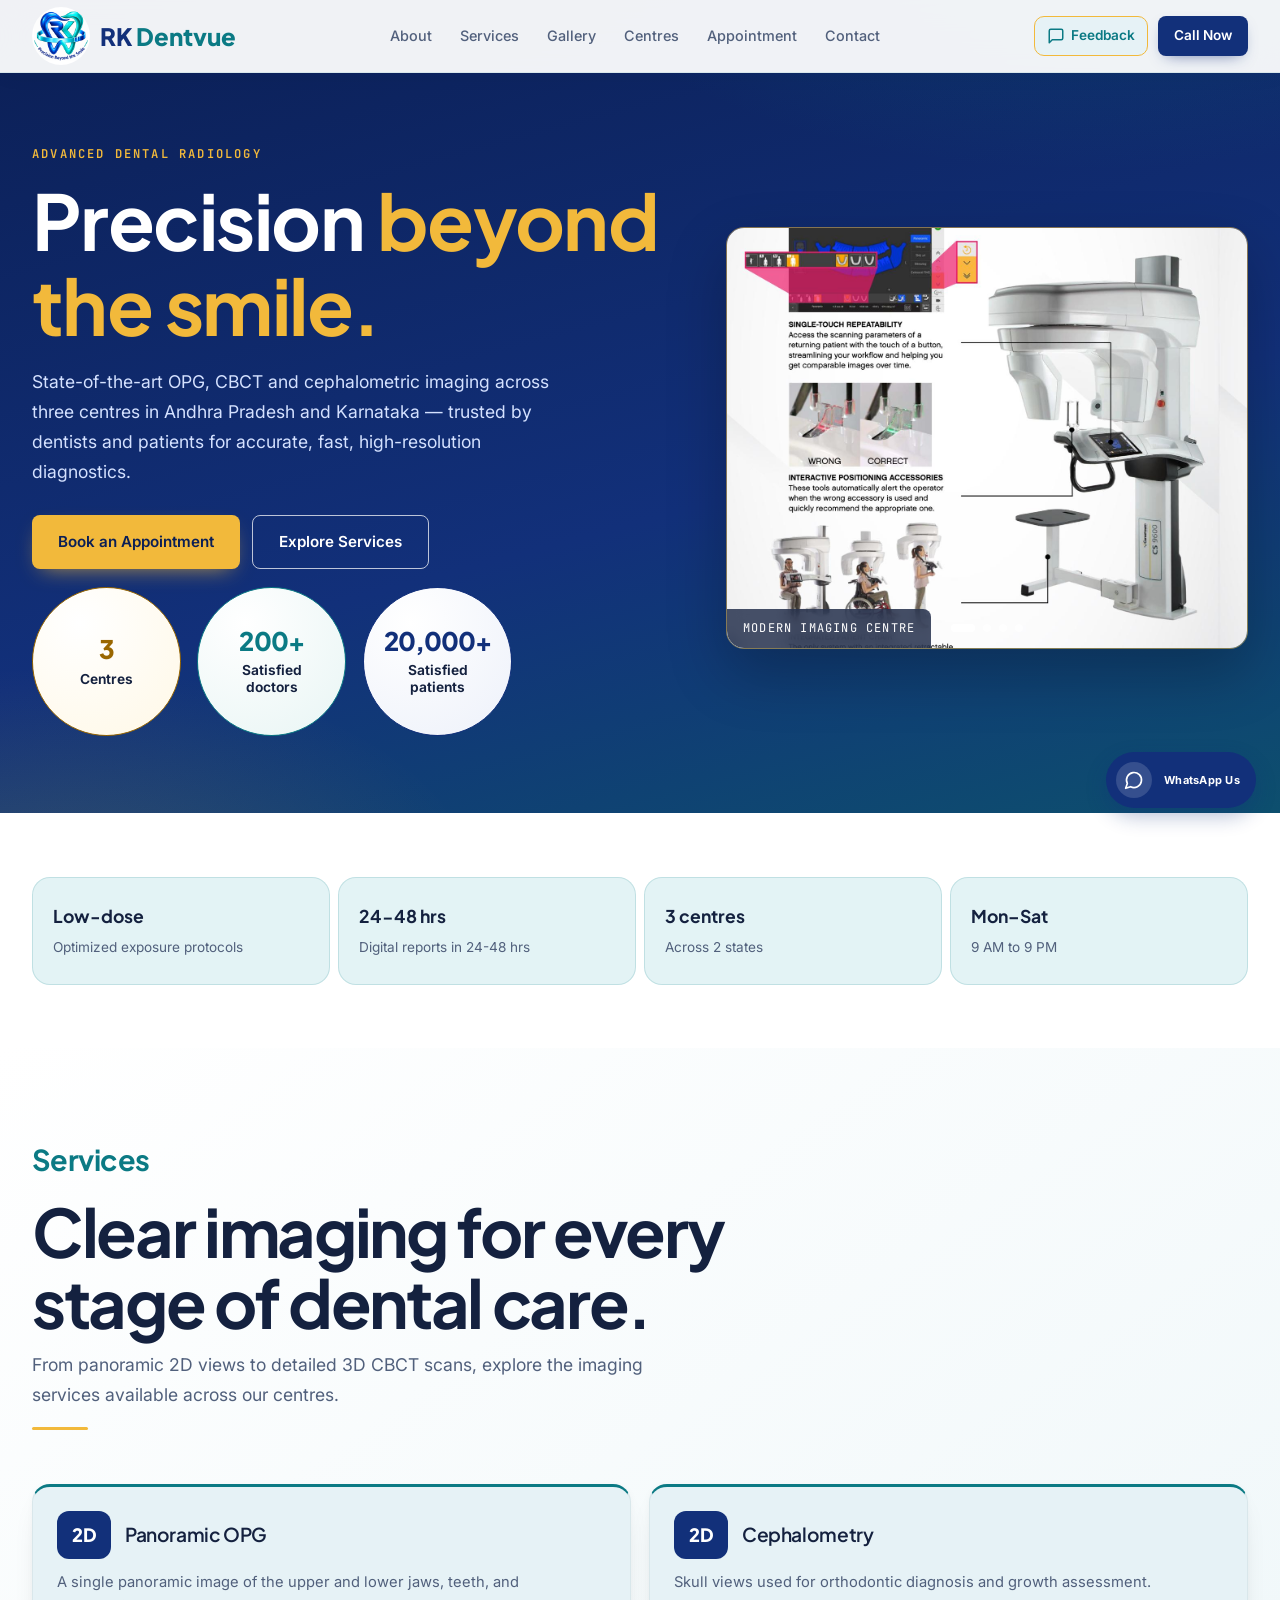
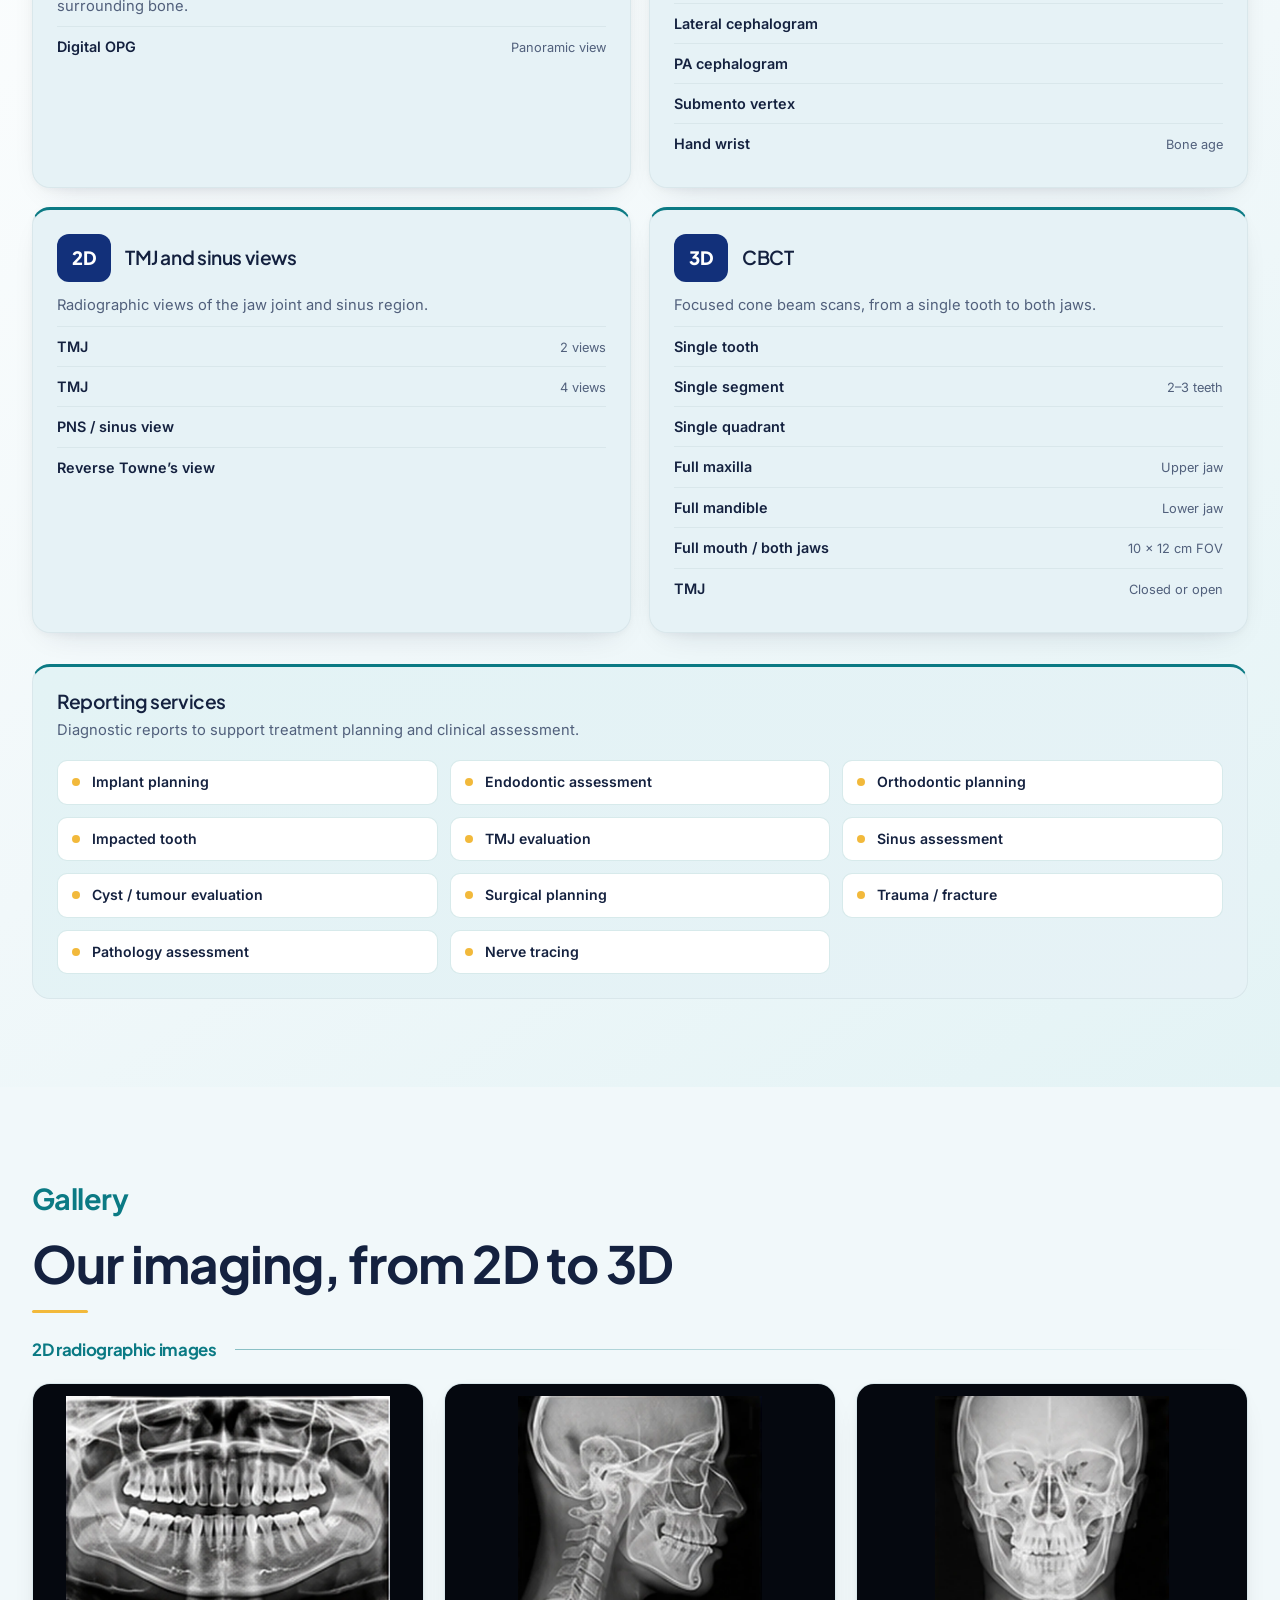
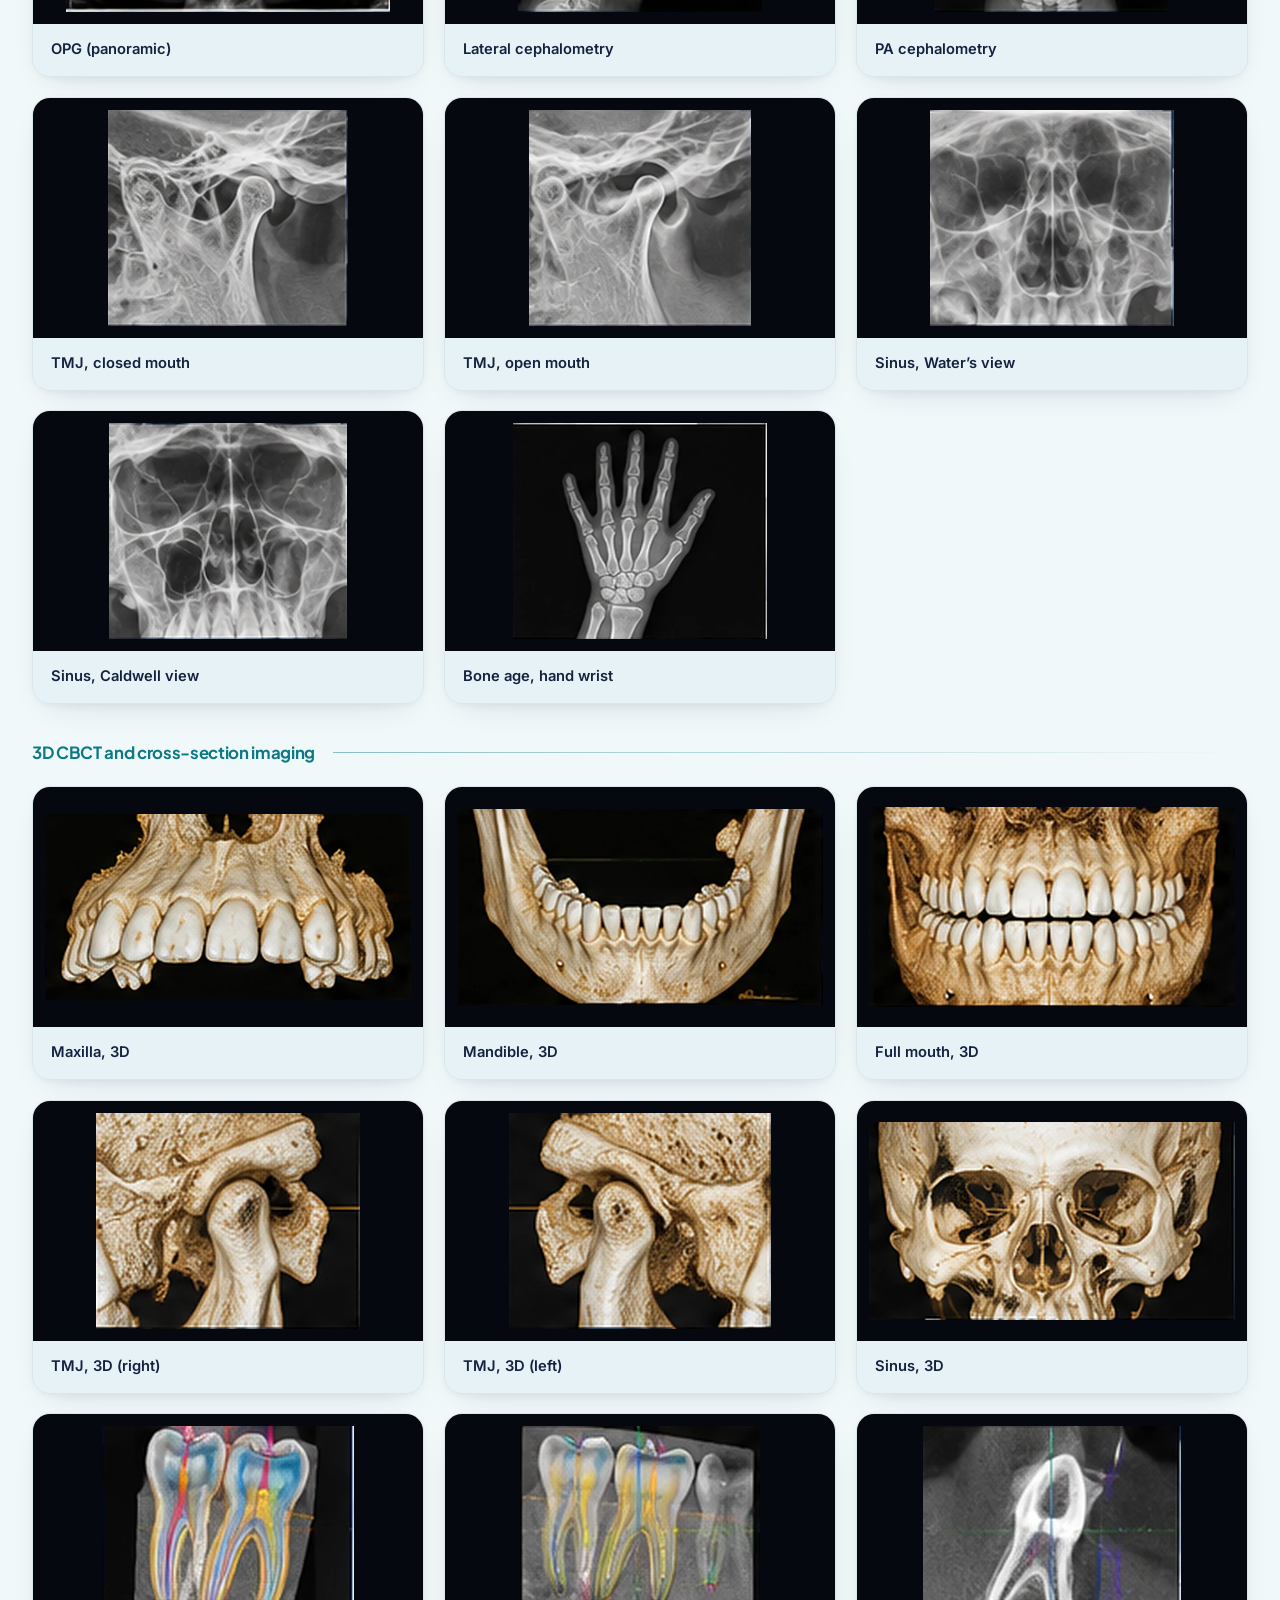
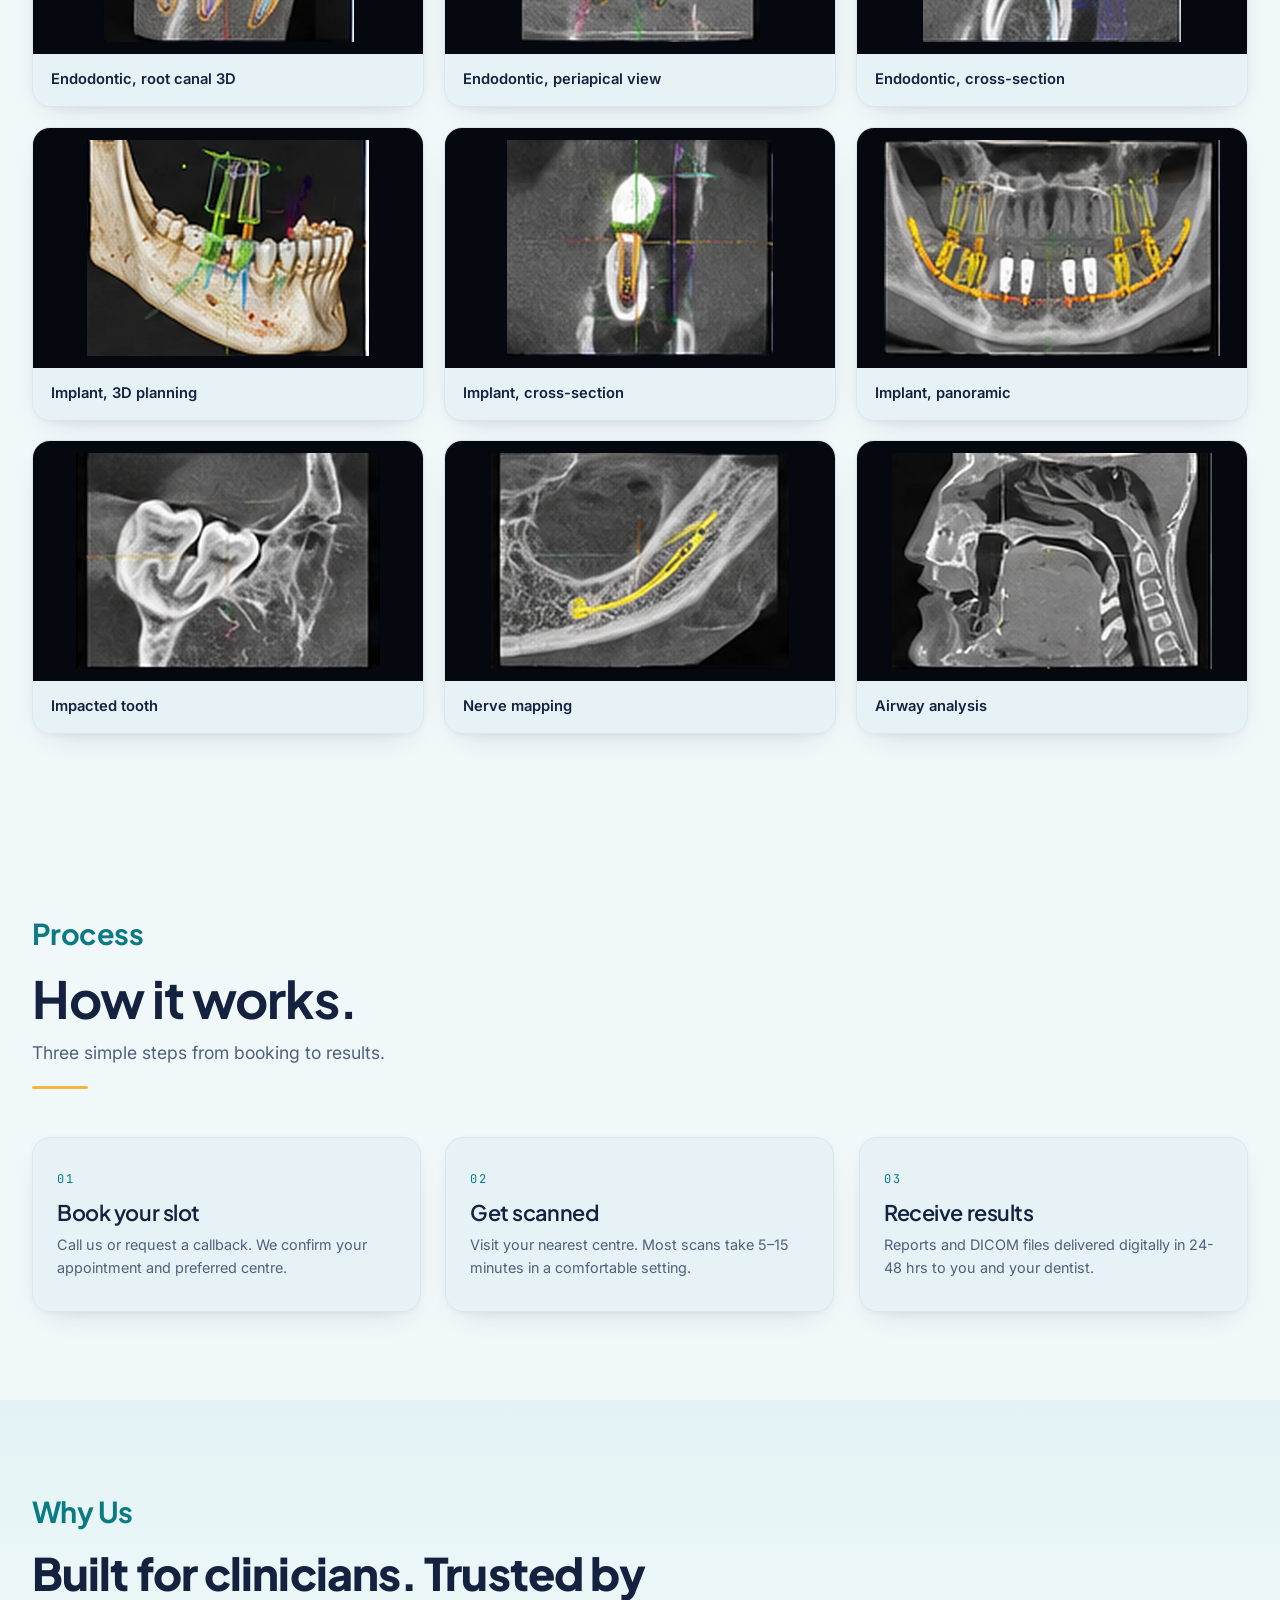
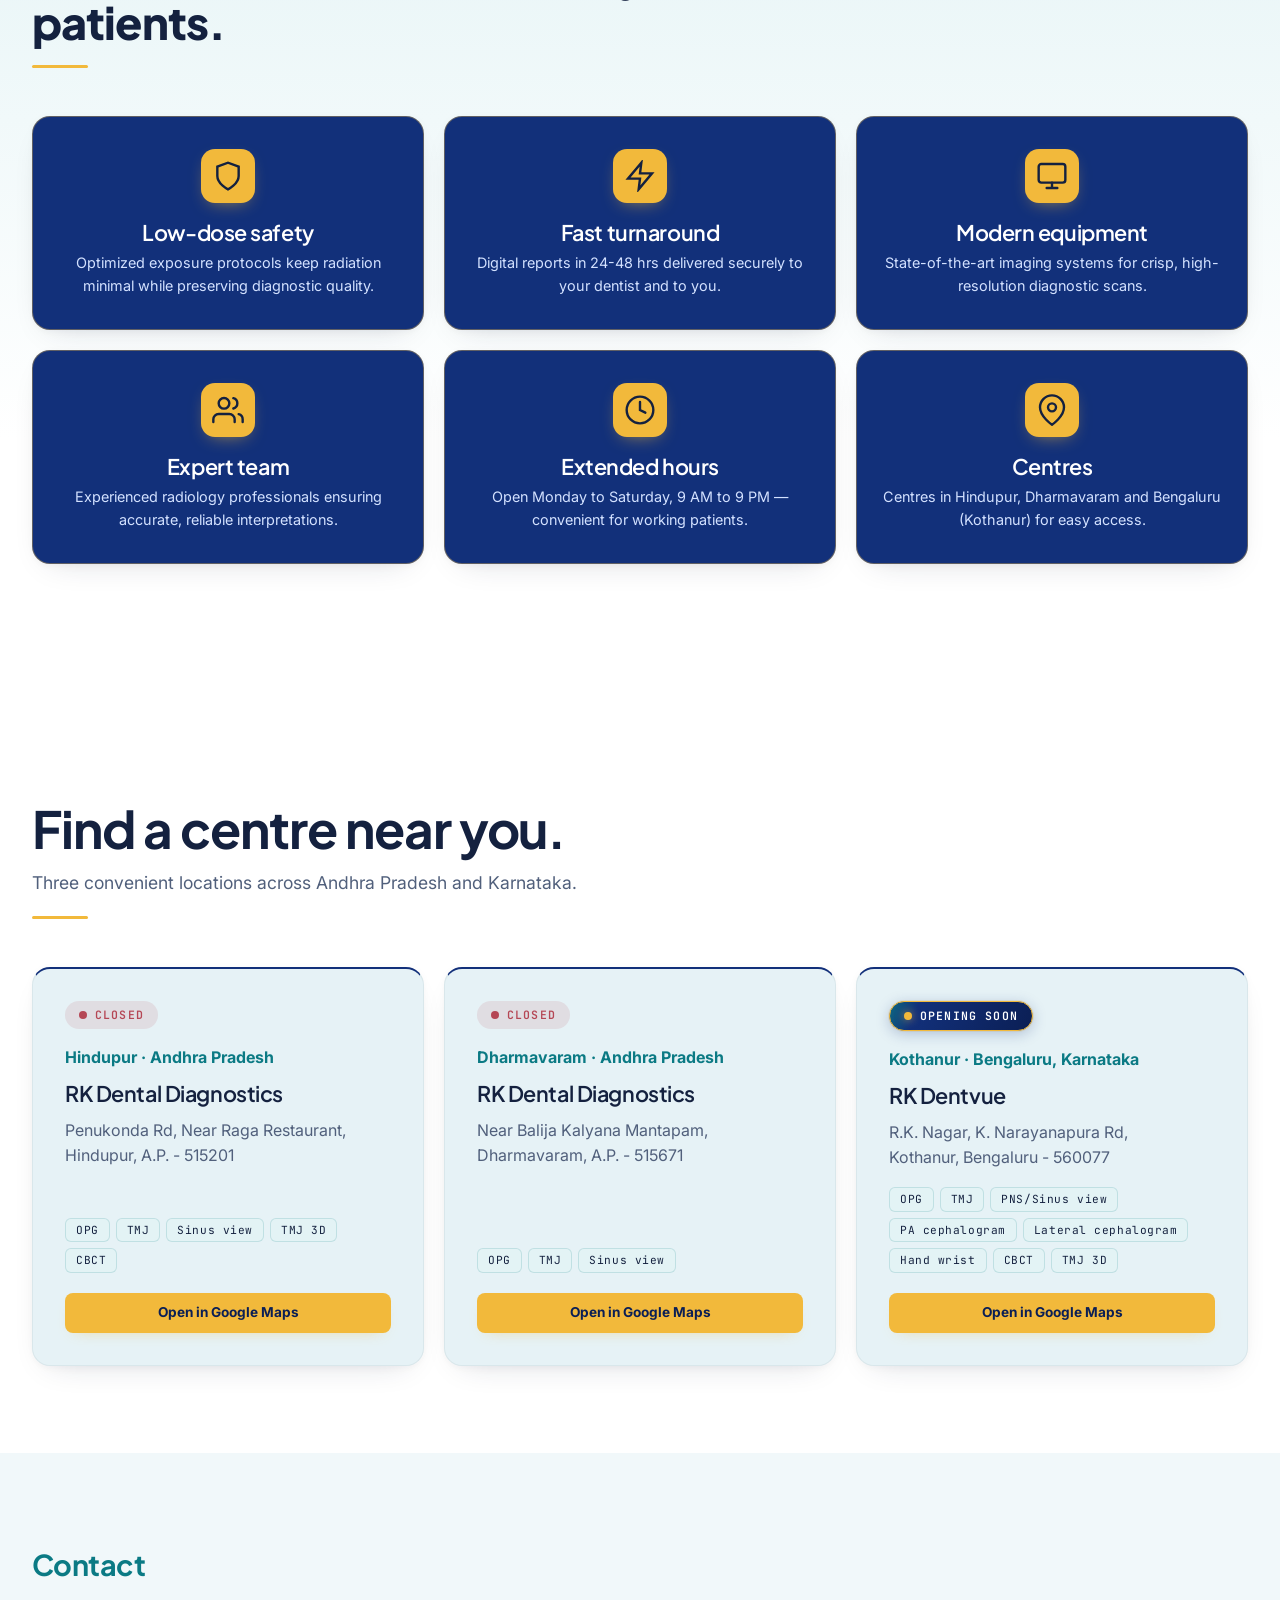
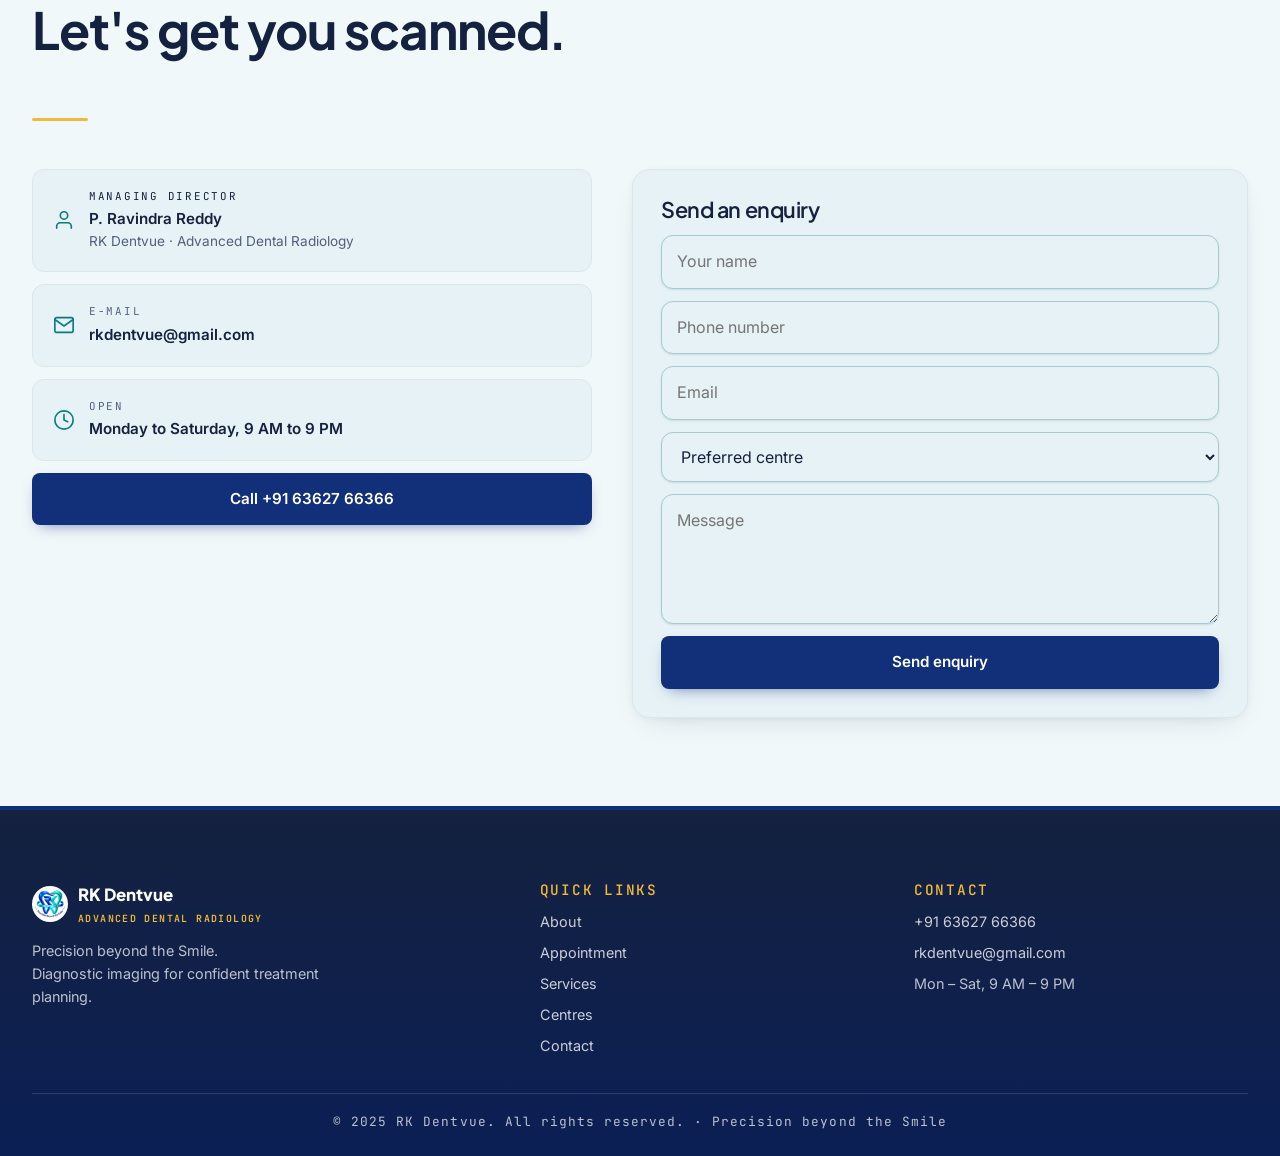
==== commit f804024a: "review pdf" ====
--- a/index.html
+++ b/index.html
@@ -156,7 +156,6 @@
         <li>Sinus assessment</li>
         <li>Cyst / tumour evaluation</li>
         <li>Surgical planning</li>
-        <li>Airway analysis</li>
         <li>Trauma / fracture</li>
         <li>Pathology assessment</li>
         <li>Nerve tracing</li>
@@ -392,7 +391,7 @@
       <div style="display:grid;gap:12px">
         <div class="info-card">
           <svg width="22" height="22" viewBox="0 0 24 24" fill="none" stroke="currentColor" stroke-width="1.8" stroke-linecap="round"><path d="M20 21v-2a4 4 0 0 0-4-4H8a4 4 0 0 0-4 4v2"/><circle cx="12" cy="7" r="4"/></svg>
-          <div><div class="k" style="color:var(--ink)">Director</div><div class="v" style="color:var(--ink)">P. Ravindra Reddy</div><div class="muted" style="font-size:.85rem">RK Dentvue · Advanced Dental Radiology</div></div>
+          <div><div class="k" style="color:var(--ink)">Managing Director</div><div class="v" style="color:var(--ink)">P. Ravindra Reddy</div><div class="muted" style="font-size:.85rem">RK Dentvue · Advanced Dental Radiology</div></div>
         </div>
         <div class="info-card">
           <svg width="22" height="22" viewBox="0 0 24 24" fill="none" stroke="currentColor" stroke-width="1.8" stroke-linecap="round"><path d="M4 4h16c1.1 0 2 .9 2 2v12c0 1.1-.9 2-2 2H4c-1.1 0-2-.9-2-2V6c0-1.1.9-2 2-2z"/><polyline points="22,6 12,13 2,6"/></svg>
--- a/css/style.css
+++ b/css/style.css
@@ -194,7 +194,7 @@
 .service-list li{display:flex;align-items:baseline;justify-content:space-between;gap:12px;padding:8px 0;border-top:1px solid var(--line)}
 .service-list li span{font-size:.9rem;font-weight:600}
 .service-list li small{color:var(--muted);font-size:.8rem;text-align:right}
-.service-reporting{margin-top:32px;padding:24px;border:1px solid var(--line);border-radius:var(--r);background:linear-gradient(145deg,var(--service-tint),var(--card))}
+.service-reporting{margin-top:32px;padding:24px;border:1px solid var(--line);border-top:3px solid var(--primary-2);border-radius:var(--r);background:linear-gradient(145deg,var(--service-tint),var(--card))}
 .service-reporting h3{font-size:1.2rem;margin-bottom:6px}
 .service-reporting>p{color:var(--muted);font-size:.92rem;margin-bottom:18px}
 .reporting-list{list-style:none;display:grid;grid-template-columns:repeat(3,minmax(0,1fr));gap:12px;margin:0;padding:0}
@@ -249,8 +249,7 @@
 .footer-brand{display:flex;align-items:center;gap:10px;margin-bottom:12px}
 .footer-brand img{width:36px;height:36px;border-radius:50%;background:#fff;padding:2px}
 .footer-brand .name{font-family:var(--f-display);font-weight:800;color:#fff;font-size:1.05rem}
-.footer-brand .name .rk{color:var(--primary)}
-.footer-brand .name .dv{color:var(--primary-2)}
+.footer-brand .name .rk,.footer-brand .name .dv{color:#fff}
 .footer-brand .sub{font-family:var(--f-mono);font-size:.62rem;color:var(--accent);letter-spacing:.14em;text-transform:uppercase;margin-top:2px}
 .footer-bottom{border-top:1px solid rgba(var(--white-rgb),.14);padding-top:18px;text-align:center;font-size:.8rem;font-family:var(--f-mono);letter-spacing:.08em}
 .img-carousel{position:relative;overflow:hidden;border:1px solid rgba(var(--accent-rgb),.52);border-radius:var(--r);box-shadow:0 24px 60px rgba(0,0,0,.24)}
@@ -408,6 +407,9 @@
 @media (max-width:640px){
   .brand-logo{width:50px;height:50px}
   .brand-name{font-size:1.3rem}
+  .contact-grid a[href^="tel:"]{min-height:60px;font-size:1.15rem}
+  .footer a[href^="tel:"]{font-size:1.1rem;font-weight:700}
+  .form-grid input[type="tel"]{min-height:56px;font-size:1.05rem}
   .feedback-modal.open{padding:12px}
   .feedback-modal.open .container{margin:20px auto;padding:20px}
   .yn-row{flex-direction:column;align-items:flex-start}
